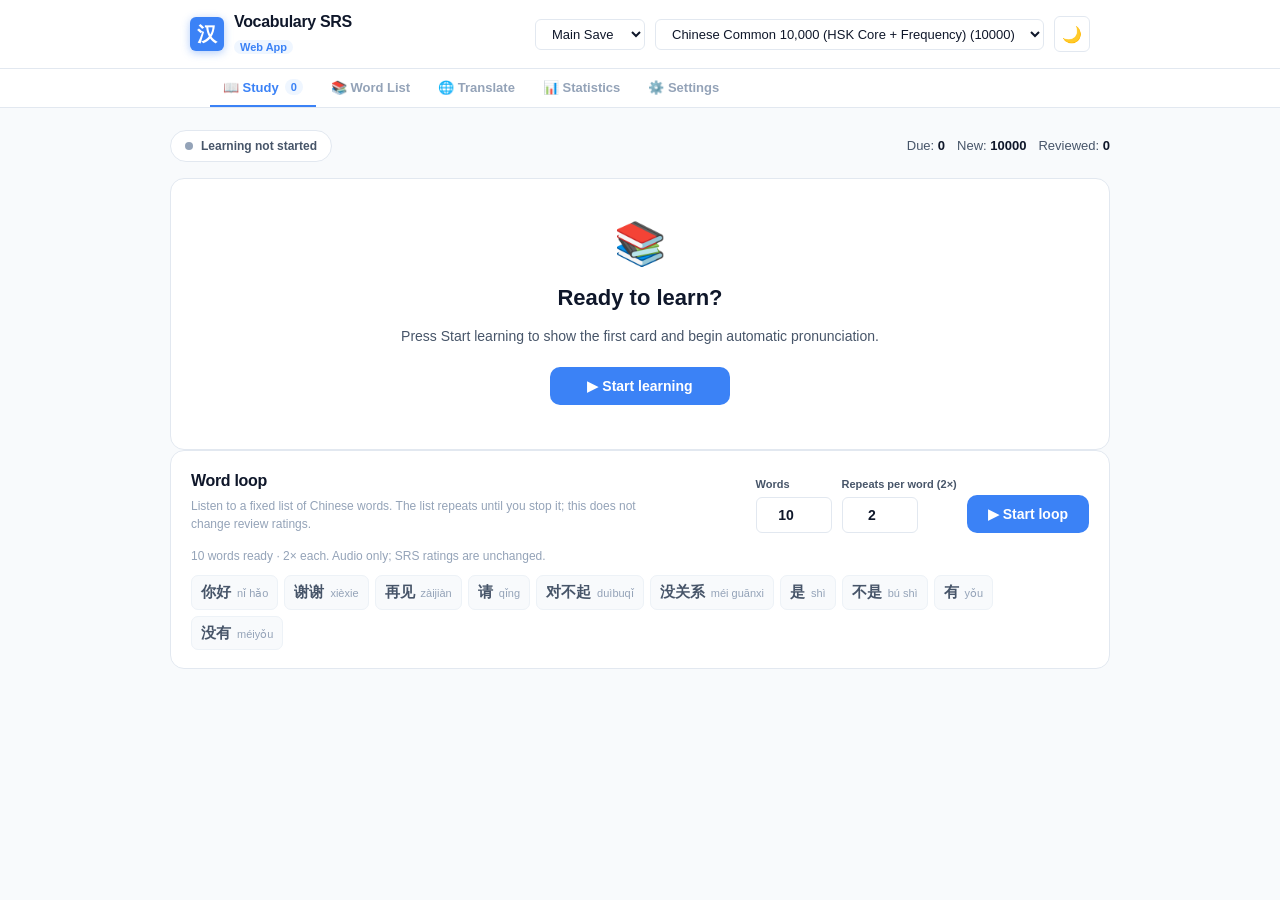
==== docs/index.html @ db898d34 "Restore the main content wrapper closing tag" ====
<!doctype html>
<html lang="en" data-theme="light">
<head>
  <meta charset="utf-8" />
  <meta name="viewport" content="width=device-width, initial-scale=1" />
  <title>Vocabulary SRS — Spaced Repetition Chinese Learning</title>
  <meta name="description" content="Adaptive spaced-repetition vocabulary learning web app with meaning choices, example sentences, and audio pronunciation." />
  <link rel="icon" type="image/png" href="icons/icon32.png" />
  <link rel="apple-touch-icon" href="icons/icon128.png" />
  <link rel="manifest" href="manifest.webmanifest" />
  <meta name="theme-color" content="#3b82f6" />
  <link rel="stylesheet" href="style.css?v=35" />
</head>
<body>
  <!-- Top App Header -->
  <header class="app-header">
    <div class="header-container">
      <a href="#" class="brand" id="brandLink">
        <div class="brand-icon">汉</div>
        <div class="brand-info">
          <h1>Vocabulary SRS</h1>
          <span class="brand-badge" id="appModeBadge">Web App</span>
        </div>
      </a>

      <div class="header-actions">
        <select id="quickSaveSelect" class="pack-select quick-save-select" aria-label="Switch learning save file"></select>
        <select id="packSelect" class="pack-select" aria-label="Select vocabulary pack"></select>
        <button id="themeToggle" class="icon-button" type="button" aria-label="Toggle dark mode" title="Toggle theme">
          🌙
        </button>
      </div>
    </div>
  </header>

  <!-- Navigation Tabs -->
  <nav class="nav-tabs-container">
    <div class="nav-tabs">
      <button class="tab-button active" data-tab="study" type="button">
        <span>📖 Study</span>
        <span class="tab-badge" id="dueBadge">0</span>
      </button>
      <button class="tab-button" data-tab="deck" type="button">
        <span>📚 Word List</span>
      </button>
      <button class="tab-button" data-tab="translate" type="button">
        <span>🌐 Translate</span>
      </button>
      <button class="tab-button" data-tab="stats" type="button">
        <span>📊 Statistics</span>
      </button>
      <button class="tab-button" data-tab="settings" type="button">
        <span>⚙️ Settings</span>
      </button>
    </div>
  </nav>

  <!-- Main Views Container -->
  <main class="main-content">
    <!-- STUDY TAB -->
    <section id="studyView" class="tab-view active">
      <div class="study-top-bar">
        <div class="timer-pill" id="intervalTimerPill" title="Timer interval for reminder mode">
          <span class="timer-dot"></span>
          <span id="timerStatusText">Self-paced study</span>
        </div>

        <div class="study-stats-summary">
          <div class="stat-item-inline">Due: <strong id="studyDueCount">0</strong></div>
          <div class="stat-item-inline">New: <strong id="studyNewCount">0</strong></div>
          <div class="stat-item-inline">Reviewed: <strong id="studyReviewedCount">0</strong></div>
        </div>

        <button id="pauseLearningBtn" class="btn btn-secondary session-pause-btn" type="button" hidden>
          ⏸ Pause learning
        </button>
      </div>

      <section class="learning-session-gate" id="learningSessionGate" aria-live="polite">
        <div class="learning-session-icon">📚</div>
        <h2 id="learningSessionTitle">Ready to learn?</h2>
        <p id="learningSessionText">Loading vocabulary…</p>
        <button id="startLearningBtn" class="btn btn-primary session-main-btn" type="button" disabled>
          ▶ Start learning
        </button>
        <button id="resumeLearningBtn" class="btn btn-primary session-main-btn" type="button" hidden>
          ▶ Resume learning
        </button>
      </section>

      <section class="word-loop-panel" id="wordLoopPanel" aria-labelledby="wordLoopTitle">
        <div class="word-loop-heading">
          <div>
            <h2 id="wordLoopTitle">Word loop</h2>
            <p>Listen to a fixed list of Chinese words. The list repeats until you stop it; this does not change review ratings.</p>
          </div>
          <div class="word-loop-controls">
            <label class="word-loop-field">
              <span>Words</span>
              <input type="number" id="wordLoopCount" class="input-number" min="1" max="10000" step="1" value="10" />
            </label>
            <label class="word-loop-field">
              <span>Repeats per word (<strong id="wordRepeatLabel">2</strong>×)</span>
              <input type="number" id="wordRepeatCount" class="input-number" min="1" max="10" step="1" value="2" />
            </label>
            <button id="startWordLoopBtn" class="btn btn-primary" type="button">▶ Start loop</button>
            <button id="stopWordLoopBtn" class="btn btn-secondary" type="button" hidden>■ Stop</button>
          </div>
        </div>
        <p id="wordLoopStatus" class="word-loop-status" role="status">Choose how many words to hear, then start the loop.</p>
        <ol id="wordLoopPreview" class="word-loop-preview" aria-label="Words in the loop"></ol>
      </section>

      <!-- Flashcard / Quiz Component -->
      <article class="flashcard" id="flashcard" aria-live="polite" hidden>
        <div class="card-header-bar">
          <span class="stage-badge" id="stageBadge">NEW WORD</span>
          <div class="speak-controls">
            <button id="speakWordBtn" class="audio-btn" type="button" aria-label="Hear word">
              🔊 Word
            </button>
            <button id="speakSentenceBtn" class="audio-btn" type="button" aria-label="Hear sentence">
              🔊 Sentence
            </button>
          </div>
        </div>

        <div class="term-container">
          <div class="hanzi-term" id="hanziTerm">加载中…</div>
          <div id="translationPromptStatus" class="translation-prompt-status" role="status" hidden>
            <span id="translationPromptMessage"></span>
            <button id="retryMeaningTranslationBtn" class="btn btn-secondary translation-retry-btn" type="button" hidden>Retry translation</button>
          </div>
          <div class="pinyin-reading" id="pinyinReading">loading…</div>
        </div>

        <!-- Meaning Quiz Choices -->
        <div class="quiz-section" id="quizSection">
          <div class="quiz-prompt" id="quizPrompt">Choose the correct meaning</div>
          <div class="choices-grid" id="choicesGrid"></div>
          <button id="photoRetryBtn" class="btn btn-secondary photo-retry-btn" type="button" hidden>Retry loading internet photos</button>
          <div class="revealed-meaning-box" id="revealedMeaning" hidden></div>
          <div id="photoCredits" class="photo-credits" hidden></div>
          <div id="aiReview" class="ai-picture-review" hidden>
            <p id="aiReviewText" role="status"></p>
            <div class="ai-picture-actions">
              <button id="aiApproveBtn" class="btn btn-primary" type="button">👍 Good — save for this word</button>
              <button id="aiRegenerateBtn" class="btn btn-secondary" type="button">↻ Bad — find another photo for this word</button>
            </div>
          </div>
        </div>

        <!-- Example Sentence Card -->
        <div class="example-card" id="exampleCard">
          <div class="example-header">
            <span class="example-label">COMMON SENTENCE</span>
            <button id="speakExampleBtn" class="audio-btn" type="button" aria-label="Hear example sentence">
              🔊 Listen
            </button>
          </div>
          <div class="example-hanzi" id="exampleHanzi">Loading example sentence…</div>
          <div class="example-pinyin" id="examplePinyin"></div>
          <div class="example-english" id="exampleEnglish"></div>

          <!-- Word Breakdown & Translation Section -->
          <div class="example-breakdown" id="exampleBreakdown" hidden>
            <div class="breakdown-header">
              <span class="breakdown-label">WORD BREAKDOWN</span>
              <span class="breakdown-hint">Click word to open in Google Translate ↗</span>
            </div>
            <div class="breakdown-chips" id="breakdownChips"></div>
          </div>
        </div>

        <!-- Review Controls Panel -->
        <div class="review-actions-panel" id="reviewActionsPanel">
          <div class="actions-label" id="actionsLabel">SRS Interval Adjustment</div>
          <div class="action-buttons-row">
            <button id="newWordBtn" class="btn btn-secondary" type="button" title="Defer card without learning (Shortcut: N)">
              New Word (N)
            </button>
            <button id="forgetBtn" class="btn btn-danger" type="button" title="Reset interval (Shortcut: F)">
              Forget (F)
            </button>
            <button id="rememberBtn" class="btn btn-success" type="button" title="Increase interval (Shortcut: R)">
              Remember (R)
            </button>
            <button id="nextCardBtn" class="btn btn-primary btn-next" type="button" title="Next card (Shortcut: Space or Enter)">
              Next Card →
            </button>
          </div>
        </div>

        <!-- Keyboard Shortcuts Hint Bar -->
        <div class="keyboard-bar">
          <span><span class="kbd">1</span> <span class="kbd">2</span> <span class="kbd">3</span> Answer</span>
          <span><span class="kbd">Space</span> Audio / Next</span>
          <span><span class="kbd">R</span> Remember</span>
          <span><span class="kbd">F</span> Forget</span>
        </div>
      </article>
    </section>

    <!-- WORD LIST / DECK BROWSER TAB -->
    <section id="deckView" class="tab-view">
      <div class="deck-controls">
        <div class="search-box">
          <span class="search-icon">🔍</span>
          <input type="text" id="deckSearchInput" class="search-input" placeholder="Search Hanzi, Pinyin, or English..." />
        </div>
        <div class="filter-chips">
          <button class="chip active" data-filter="all" type="button">All (<span id="countAll">0</span>)</button>
          <button class="chip" data-filter="due" type="button">Due (<span id="countDue">0</span>)</button>
          <button class="chip" data-filter="reviewed" type="button">Reviewed (<span id="countReviewed">0</span>)</button>
          <button class="chip" data-filter="new" type="button">New (<span id="countNew">0</span>)</button>
        </div>
      </div>

      <div class="word-list" id="deckWordList">
        <!-- Rendered dynamically -->
      </div>
    </section>

    <!-- TRANSLATE TAB -->
    <section id="translateView" class="tab-view">
      <div class="translate-container">
        <div class="translate-header">
          <h2>Sentence Translation &amp; Vocabulary Breakdown</h2>
          <p>Translate Chinese sentences to your selected language, view Pinyin pronunciation, and break down words with definitions and Google Translate lookup.</p>
        </div>

        <!-- Quick Sample Chips -->
        <div class="sample-chips-bar">
          <span class="sample-label">Try sample:</span>
          <button class="sample-chip" type="button" data-sample="莫要看我形">莫要看我形</button>
          <button class="sample-chip" type="button" data-sample="我总是说好!">我总是说好!</button>
          <button class="sample-chip" type="button" data-sample="学而时习之，不亦说乎？">学而时习之</button>
          <button class="sample-chip" type="button" data-sample="你好，很高兴认识你。">很高兴认识你</button>
        </div>

        <!-- Input Area Card -->
        <div class="translate-input-card">
          <div class="textarea-wrapper">
            <textarea
              id="translateInput"
              class="translate-textarea"
              rows="3"
              placeholder="what do you need to translate?"
              aria-label="Input Chinese text to translate"
            ></textarea>
            <button id="clearTranslateBtn" class="clear-input-btn" type="button" title="Clear text" hidden>✕</button>
          </div>

          <div class="translate-actions-bar">
            <div class="input-meta">
              <span id="translateCharCount" class="char-count">0 characters</span>
              <span id="translateStatusIndicator" class="status-indicator"></span>
            </div>
            <div class="action-buttons-group">
              <button id="speakInputBtn" class="btn btn-secondary btn-icon-text" type="button" title="Pronounce Chinese text">
                🔊 Listen
              </button>
              <label for="translateTargetSelect">To
                <select id="translateTargetSelect" class="pack-select" aria-label="Translation target language">
                  <option value="en">English</option>
                  <option value="vi">Vietnamese (Tiếng Việt)</option>
                  <option value="fr">French</option>
                  <option value="es">Spanish</option>
                  <option value="de">German</option>
                  <option value="ja">Japanese</option>
                  <option value="ko">Korean</option>
                  <option value="zh-CN">Chinese (Simplified)</option>
                  <option value="th">Thai</option>
                  <option value="id">Indonesian</option>
                </select>
              </label>
              <button id="translateBtn" class="btn btn-primary" type="button">
                Translate
              </button>
            </div>
          </div>
        </div>

        <!-- Results Container -->
        <div id="translateResult" class="translate-result-container" hidden>
          <!-- Full Sentence Translation Card -->
          <div class="translate-card sentence-result-card">
            <div class="result-card-header">
              <span class="result-label">SENTENCE TRANSLATION</span>
              <div class="result-card-actions">
                <button id="speakResultBtn" class="audio-btn" type="button" title="Listen to sentence">
                  🔊 Speak
                </button>
                <button id="copyTranslationBtn" class="icon-button" type="button" title="Copy translated text">
                  📋
                </button>
              </div>
            </div>
            <div class="result-chinese" id="resultChinese"></div>
            <div class="result-pinyin" id="resultPinyin"></div>
            <div class="result-english" id="resultEnglish"></div>
          </div>

          <!-- Word-by-Word Breakdown Card -->
          <div class="translate-card words-result-card" id="translateWordsCard">
            <div class="result-card-header">
              <span class="result-label">WORD BREAKDOWN &amp; MEANINGS</span>
              <span class="result-hint">Click any word to translate on Google ↗</span>
            </div>
            <div class="word-breakdown-grid" id="translateWordsGrid"></div>
          </div>
        </div>
      </div>
    </section>

    <!-- STATISTICS TAB -->
    <section id="statsView" class="tab-view">
      <div class="stats-grid">
        <div class="stat-box">
          <div class="stat-number" id="statsTotal">10000</div>
          <div class="stat-label">Total Words</div>
        </div>
        <div class="stat-box">
          <div class="stat-number" id="statsReviewed">0</div>
          <div class="stat-label">Reviewed</div>
        </div>
        <div class="stat-box">
          <div class="stat-number" id="statsDue">0</div>
          <div class="stat-label">Due For Review</div>
        </div>
        <div class="stat-box">
          <div class="stat-number" id="statsNew">10000</div>
          <div class="stat-label">Unseen (New)</div>
        </div>
        <div class="stat-box">
          <div class="stat-number" id="statsRetention">100%</div>
          <div class="stat-label">Retention Rate</div>
        </div>
        <div class="stat-box">
          <div class="stat-number" id="statsLapses">0</div>
          <div class="stat-label">Total Lapses</div>
        </div>
      </div>

      <div class="progress-section">
        <div class="progress-header">
          <span>Mastery Distribution</span>
          <span id="progressPercentText">0% mastered</span>
        </div>
        <div class="progress-bar-container">
          <div class="progress-segment segment-learned" id="segmentLearned" style="width: 0%;"></div>
          <div class="progress-segment segment-learning" id="segmentLearning" style="width: 0%;"></div>
          <div class="progress-segment segment-new" id="segmentNew" style="width: 100%;"></div>
        </div>
        <div class="progress-legend">
          <span><span class="legend-dot" style="background: var(--success);"></span>Mastered (Repetitions &gt; 3)</span>
          <span><span class="legend-dot" style="background: var(--primary);"></span>Learning (In review)</span>
          <span><span class="legend-dot" style="background: var(--border-color);"></span>New (Unseen)</span>
        </div>
      </div>
    </section>

    <!-- SETTINGS TAB -->
    <section id="settingsView" class="tab-view">
      <div class="settings-panel">
        <header class="settings-heading">
          <h2>Settings</h2>
          <p>Keep only the options you use. Changes save automatically; Save settings stores everything together.</p>
        </header>
        <div class="settings-savebar">
          <button id="saveSettingsBtn" class="btn btn-primary" type="button">Save settings</button>
          <span id="settingsSaveStatus" role="status">Ready</span>
        </div>

        <div class="settings-group">
          <h2 class="settings-group-title">Learning</h2>
          <div class="setting-row">
            <div class="setting-info"><label for="learningModeSelect">Quiz direction</label><p>Mode 1: Chinese → localized meaning. Mode 2: localized meaning → Chinese. Mode 3: Chinese → picture. Mode 3 searches openly licensed photos on Wikimedia Commons for the current word and keeps two locally saved distractors. Internet access is needed for uncached words. Your selection is saved until changed.</p></div>
            <div class="setting-control">
              <select id="learningModeSelect" class="pack-select">
                <option value="chinese-to-english">Mode 1: Chinese → meaning</option>
                <option value="english-to-chinese">Mode 2: meaning → Chinese</option>
                <option value="chinese-to-picture">Mode 3: Chinese → Picture</option>
              </select>
            </div>
          </div>
          <div class="setting-row">
            <div class="setting-info"><label for="meaningLanguageSelect">Meaning language</label></div>
            <div class="setting-control">
              <select id="meaningLanguageSelect" class="pack-select">
                <option value="en">English</option>
                <option value="vi">Vietnamese (Tiếng Việt)</option>
                <option value="fr">French</option>
                <option value="es">Spanish</option>
                <option value="de">German</option>
                <option value="ja">Japanese</option>
                <option value="ko">Korean</option>
                <option value="zh-CN">Chinese (Simplified)</option>
                <option value="th">Thai</option>
                <option value="id">Indonesian</option>
              </select>
            </div>
          </div>
        </div>

        <div class="settings-group">
          <h2 class="settings-group-title">Audio</h2>
          <div class="setting-row">
            <div class="setting-info"><label for="readWordToggle">Read word automatically</label></div>
            <label class="toggle-switch">
              <input type="checkbox" id="readWordToggle" checked />
              <span class="slider"></span>
            </label>
          </div>
          <div class="setting-row">
            <div class="setting-info"><label for="readSentenceToggle">Read example sentence automatically</label></div>
            <label class="toggle-switch">
              <input type="checkbox" id="readSentenceToggle" checked />
              <span class="slider"></span>
            </label>
          </div>
          <div class="setting-row">
            <div class="setting-info"><label for="volumeRange">Volume <span id="volumeLabel">100%</span></label></div>
            <div class="setting-control">
              <input type="range" id="volumeRange" class="input-range" min="0" max="100" step="5" value="100" />
            </div>
          </div>
          <div class="setting-row">
            <div class="setting-info"><label for="speedRange">Speech speed <span id="speedLabel">0.85x</span></label></div>
            <div class="setting-control">
              <input type="range" id="speedRange" class="input-range" min="0.5" max="1.5" step="0.05" value="0.85" />
            </div>
          </div>
          <details class="settings-advanced">
            <summary>More audio options</summary>
            <div class="setting-row">
              <div class="setting-info"><label for="audioEngineSelect">Audio engine</label></div>
              <div class="setting-control">
                <select id="audioEngineSelect" class="pack-select">
                  <option value="auto">Auto</option>
                  <option value="online">Online audio</option>
                  <option value="speechSynthesis">Device voice only</option>
                </select>
              </div>
            </div>
            <div class="setting-row">
              <div class="setting-info"><label for="voiceSelect">Chinese voice</label></div>
              <div class="setting-control"><select id="voiceSelect" class="pack-select"></select></div>
            </div>
          </details>
        </div>

        <details class="settings-advanced">
          <summary>Reminder options</summary>
          <div class="settings-group">
            <div class="setting-row">
              <div class="setting-info"><label for="reminderEnabled">Automatic card reminders</label><p>Periodically show the next card while learning is active.</p></div>
              <label class="toggle-switch"><input type="checkbox" id="reminderEnabled" /><span class="slider"></span></label>
            </div>
            <div class="setting-row time-setting-row">
              <div class="setting-info"><label>Reminder interval</label><p>Time between automatic cards (total: <strong id="intervalSummaryText">15m</strong>).</p></div>
              <div class="time-picker-controls">
                <div class="time-unit-box"><input type="number" id="intervalHoursInput" class="input-time" min="0" max="72" value="0" aria-label="Hours" /><span class="time-unit-label">hours</span></div>
                <span class="time-separator">:</span>
                <div class="time-unit-box"><input type="number" id="intervalMinutesInput" class="input-time" min="0" max="59" value="15" aria-label="Minutes" /><span class="time-unit-label">min</span></div>
                <span class="time-separator">:</span>
                <div class="time-unit-box"><input type="number" id="intervalSecondsInput" class="input-time" min="0" max="59" value="0" aria-label="Seconds" /><span class="time-unit-label">sec</span></div>
              </div>
            </div>
            <div class="interval-presets-row">
              <span class="presets-label">Presets:</span>
              <div class="presets-buttons">
                <button type="button" class="preset-btn" data-hours="0" data-minutes="0" data-seconds="10">10s</button>
                <button type="button" class="preset-btn" data-hours="0" data-minutes="0" data-seconds="30">30s</button>
                <button type="button" class="preset-btn" data-hours="0" data-minutes="1" data-seconds="0">1m</button>
                <button type="button" class="preset-btn" data-hours="0" data-minutes="5" data-seconds="0">5m</button>
                <button type="button" class="preset-btn" data-hours="0" data-minutes="15" data-seconds="0">15m</button>
                <button type="button" class="preset-btn" data-hours="0" data-minutes="30" data-seconds="0">30m</button>
                <button type="button" class="preset-btn" data-hours="1" data-minutes="0" data-seconds="0">1h</button>
              </div>
            </div>
            <div class="setting-row">
              <div class="setting-info"><label for="enableBrowserNotifications">Browser notifications</label><p>Notify you when a card is due in the background.</p></div>
              <label class="toggle-switch"><input type="checkbox" id="enableBrowserNotifications" /><span class="slider"></span></label>
            </div>
          </div>
        </details>

        <details class="settings-advanced settings-data-advanced">
          <summary>Save files and backups</summary>
          <div class="settings-group">
            <h2 class="settings-group-title">Save file</h2>
            <div class="setting-row">
              <div class="setting-info"><label for="saveSlotSelect">Current save</label></div>
              <div class="setting-control">
                <select id="saveSlotSelect" class="pack-select" aria-label="Select a learning save"></select>
              </div>
            </div>
            <div class="save-slots-actions">
              <button id="newSaveBtn" class="btn btn-secondary" type="button">＋ New</button>
              <button id="duplicateSaveBtn" class="btn btn-secondary" type="button">⧉ Duplicate</button>
              <button id="renameSaveBtn" class="btn btn-secondary" type="button">Rename</button>
              <button id="deleteSaveBtn" class="btn btn-danger" type="button">Delete</button>
            </div>
            <p id="activeSaveInfo" class="save-slot-info" role="status">Main Save is selected.</p>
            <p class="save-slot-tip">Saves stay in this browser. Export a backup before clearing browser data.</p>
          </div>
          <div class="settings-group">
            <h2 class="settings-group-title">Backups</h2>
            <div class="setting-row">
              <div class="setting-info"><label>Export current save</label></div>
              <button id="exportDataBtn" class="btn btn-secondary" type="button">Export JSON</button>
            </div>
            <div class="setting-row">
              <div class="setting-info"><label>Import progress</label></div>
              <div class="setting-control">
                <input type="file" id="importFileInput" accept=".json" style="display:none;" />
                <button id="importDataBtn" class="btn btn-secondary" type="button">Import progress</button>
              </div>
            </div>
            <div class="setting-row">
              <div class="setting-info"><label>Import as a new save</label></div>
              <div class="setting-control">
                <input type="file" id="importSaveFile" accept=".json,application/json" hidden />
                <button id="importSaveBtn" class="btn btn-secondary" type="button">Import save</button>
              </div>
            </div>
            <div class="setting-row">
              <div class="setting-info"><label>Reset progress</label></div>
              <button id="resetDataBtn" class="btn btn-danger" type="button">Reset all</button>
            </div>
          </div>
          <div class="settings-group">
            <h2 class="settings-group-title">Vocabulary sources</h2>
            <p class="save-slot-tip">The 10,000-word catalog includes 9,000 frequency-ranked entries and example sentences adapted from Zhongdex by SayMei and CC-CEDICT, licensed under CC BY-SA 4.0. <a href="VOCABULARY_SOURCES.md" target="_blank" rel="noopener noreferrer">View sources, attribution and license</a>.</p>
          </div>
        </details>
      </div>
    </section>
  </main>

  <!-- Reset Confirmation Modal -->
  <div class="modal-overlay" id="resetModal" hidden style="display: none;" onclick="if(event.target===this){this.classList.remove('active');this.style.display='none';this.setAttribute('hidden','');}">
    <div class="modal-card">
      <h3 class="modal-title">Reset Learning Progress?</h3>
      <p class="modal-desc">This will erase all SRS review intervals, repetitions, and history for this vocabulary pack. This action cannot be undone unless you have an exported backup.</p>
      <div class="modal-actions">
        <button id="cancelResetBtn" class="btn btn-secondary" type="button" onclick="const m=document.getElementById('resetModal');if(m){m.classList.remove('active');m.style.display='none';m.setAttribute('hidden','');}">Cancel</button>
        <button id="confirmResetBtn" class="btn btn-danger" type="button">Yes, Reset Progress</button>
      </div>
    </div>
  </div>

  <!-- Toast Notification Container -->
  <div class="toast-container" id="toastContainer"></div>

  <!-- Load Scripts -->
  <script src="srs.js?v=19"></script>
  <script src="translation.js?v=25"></script>
  <script src="ai-image-config.js?v=34"></script>
  <script src="picture-catalog.js?v=30"></script>
  <script src="internet-picture.js?v=34"></script>
  <script src="app.js?v=35"></script>
</body>
</html>
---- docs/style.css ----
:root {
  --font-sans: -apple-system, BlinkMacSystemFont, "Segoe UI", Roboto, Helvetica, Arial, sans-serif;
  --font-hanzi: "PingFang SC", "Hiragino Sans GB", "Microsoft YaHei", "Noto Sans SC", "SimSun", sans-serif;
  
  --bg-app: #f4f6fb;
  --bg-header: rgba(255, 255, 255, 0.88);
  --bg-card: #ffffff;
  --bg-card-sub: #f8fafc;
  --bg-hover: #f1f5f9;
  --border-color: #e2e8f0;
  --border-subtle: #edf2f7;

  --text-main: #0f172a;
  --text-secondary: #475569;
  --text-muted: #94a3b8;
  --text-inverse: #ffffff;

  --primary: #3b82f6;
  --primary-hover: #2563eb;
  --primary-light: #eff6ff;
  --primary-border: #bfdbfe;

  --success: #10b981;
  --success-light: #ecfdf5;
  --success-border: #a7f3d0;
  --success-text: #065f46;

  --danger: #ef4444;
  --danger-light: #fef2f2;
  --danger-border: #fecaca;
  --danger-text: #991b1b;

  --warning: #f59e0b;
  --warning-light: #fffbeb;

  --shadow-sm: 0 1px 2px 0 rgba(0, 0, 0, 0.05);
  --shadow-md: 0 4px 6px -1px rgba(0, 0, 0, 0.08), 0 2px 4px -2px rgba(0, 0, 0, 0.05);
  --shadow-lg: 0 10px 25px -3px rgba(15, 23, 42, 0.08), 0 4px 6px -4px rgba(15, 23, 42, 0.04);
  --radius-sm: 8px;
  --radius-md: 12px;
  --radius-lg: 20px;
  --radius-full: 9999px;

  --transition: all 0.2s cubic-bezier(0.4, 0, 0.2, 1);
}

[data-theme="dark"] {
  --bg-app: #0b0f19;
  --bg-header: rgba(15, 23, 42, 0.88);
  --bg-card: #151d30;
  --bg-card-sub: #1e293b;
  --bg-hover: #27354f;
  --border-color: #27354f;
  --border-subtle: #1e293b;

  --text-main: #f8fafc;
  --text-secondary: #cbd5e1;
  --text-muted: #64748b;

  --primary: #3b82f6;
  --primary-hover: #60a5fa;
  --primary-light: rgba(59, 130, 246, 0.15);
  --primary-border: #1d4ed8;

  --success-light: rgba(16, 185, 129, 0.15);
  --success-border: #047857;
  --success-text: #34d399;

  --danger-light: rgba(239, 68, 68, 0.15);
  --danger-border: #b91c1c;
  --danger-text: #f87171;

  --shadow-md: 0 4px 6px -1px rgba(0, 0, 0, 0.3);
  --shadow-lg: 0 10px 25px -3px rgba(0, 0, 0, 0.4);
}

* {
  box-sizing: border-box;
  margin: 0;
  padding: 0;
}

[hidden] {
  display: none !important;
}

body {
  font-family: var(--font-sans);
  background: var(--bg-app);
  color: var(--text-main);
  min-height: 100vh;
  display: flex;
  flex-direction: column;
  line-height: 1.5;
  -webkit-font-smoothing: antialiased;
}

/* App Header */
.app-header {
  position: sticky;
  top: 0;
  z-index: 50;
  background: var(--bg-header);
  backdrop-filter: blur(12px);
  -webkit-backdrop-filter: blur(12px);
  border-bottom: 1px solid var(--border-color);
  padding: 12px 20px;
}

.header-container {
  max-width: 900px;
  margin: 0 auto;
  display: flex;
  align-items: center;
  justify-content: space-between;
  gap: 16px;
}

.brand {
  display: flex;
  align-items: center;
  gap: 10px;
  text-decoration: none;
  color: inherit;
}

.brand-icon {
  width: 34px;
  height: 34px;
  border-radius: var(--radius-sm);
  background: var(--primary);
  display: flex;
  align-items: center;
  justify-content: center;
  color: #fff;
  font-size: 20px;
  font-weight: 700;
  box-shadow: 0 2px 8px rgba(59, 130, 246, 0.4);
}

.brand-info h1 {
  font-size: 16px;
  font-weight: 700;
  letter-spacing: -0.02em;
}

.brand-badge {
  font-size: 11px;
  color: var(--primary);
  font-weight: 600;
  background: var(--primary-light);
  padding: 1px 6px;
  border-radius: var(--radius-full);
}

.header-actions {
  display: flex;
  align-items: center;
  gap: 10px;
}

.pack-select {
  padding: 6px 12px;
  border-radius: var(--radius-sm);
  border: 1px solid var(--border-color);
  background: var(--bg-card);
  color: var(--text-main);
  font-size: 13px;
  font-weight: 500;
  cursor: pointer;
  outline: none;
  transition: var(--transition);
}

.pack-select:focus {
  border-color: var(--primary);
  box-shadow: 0 0 0 3px var(--primary-light);
}

.icon-button {
  width: 36px;
  height: 36px;
  border-radius: var(--radius-sm);
  border: 1px solid var(--border-color);
  background: var(--bg-card);
  color: var(--text-secondary);
  display: flex;
  align-items: center;
  justify-content: center;
  cursor: pointer;
  font-size: 16px;
  transition: var(--transition);
}

.icon-button:hover {
  background: var(--bg-hover);
  color: var(--text-main);
}

/* Nav Tabs */
.nav-tabs-container {
  border-bottom: 1px solid var(--border-color);
  background: var(--bg-card);
}

.nav-tabs {
  max-width: 900px;
  margin: 0 auto;
  display: flex;
  padding: 0 20px;
  gap: 8px;
  overflow-x: auto;
}

.tab-button {
  padding: 12px 16px;
  border: none;
  background: none;
  color: var(--text-muted);
  font-size: 14px;
  font-weight: 600;
  cursor: pointer;
  display: flex;
  align-items: center;
  gap: 6px;
  border-bottom: 2px solid transparent;
  transition: var(--transition);
  white-space: nowrap;
}

.tab-button:hover {
  color: var(--text-secondary);
}

.tab-button.active {
  color: var(--primary);
  border-bottom-color: var(--primary);
}

.tab-badge {
  font-size: 11px;
  padding: 2px 6px;
  border-radius: var(--radius-full);
  background: var(--primary-light);
  color: var(--primary);
}

/* Main Content Views */
.main-content {
  flex: 1;
  max-width: 900px;
  width: 100%;
  margin: 0 auto;
  padding: 24px 20px 48px;
}

.tab-view {
  display: none;
}

.tab-view.active {
  display: block;
  animation: fadeIn 0.25s ease-out;
}

@keyframes fadeIn {
  from { opacity: 0; transform: translateY(6px); }
  to { opacity: 1; transform: translateY(0); }
}

/* Study Card */
.study-top-bar {
  display: flex;
  align-items: center;
  justify-content: space-between;
  margin-bottom: 16px;
  gap: 12px;
  flex-wrap: wrap;
}

.timer-pill {
  display: inline-flex;
  align-items: center;
  gap: 8px;
  padding: 6px 14px;
  border-radius: var(--radius-full);
  font-size: 12px;
  font-weight: 600;
  background: var(--bg-card);
  border: 1px solid var(--border-color);
  color: var(--text-secondary);
}

.timer-pill.active {
  border-color: var(--success);
  background: var(--success-light);
  color: var(--success-text);
}

.timer-dot {
  width: 8px;
  height: 8px;
  border-radius: 50%;
  background: var(--text-muted);
}

.timer-pill.active .timer-dot {
  background: var(--success);
  animation: pulse 1.5s infinite;
}

@keyframes pulse {
  0% { opacity: 1; transform: scale(1); }
  50% { opacity: 0.4; transform: scale(1.2); }
  100% { opacity: 1; transform: scale(1); }
}

.study-stats-summary {
  display: flex;
  gap: 12px;
  font-size: 13px;
  color: var(--text-secondary);
}

.stat-item-inline strong {
  color: var(--text-main);
  font-weight: 700;
}

.flashcard {
  background: var(--bg-card);
  border: 1px solid var(--border-color);
  border-radius: var(--radius-lg);
  padding: 36px 28px;
  box-shadow: var(--shadow-lg);
  position: relative;
  text-align: center;
  transition: var(--transition);
}

.card-header-bar {
  display: flex;
  align-items: center;
  justify-content: space-between;
  margin-bottom: 24px;
}

.stage-badge {
  font-size: 11px;
  font-weight: 700;
  letter-spacing: 0.08em;
  text-transform: uppercase;
  padding: 4px 10px;
  border-radius: var(--radius-full);
  background: var(--primary-light);
  color: var(--primary);
  border: 1px solid var(--primary-border);
}

.stage-badge.due {
  background: var(--danger-light);
  color: var(--danger-text);
  border-color: var(--danger-border);
}

.stage-badge.mastered {
  background: var(--success-light);
  color: var(--success-text);
  border-color: var(--success-border);
}

.speak-controls {
  display: flex;
  gap: 8px;
}

.audio-btn {
  padding: 6px 12px;
  border-radius: var(--radius-full);
  border: 1px solid var(--border-color);
  background: var(--bg-card-sub);
  color: var(--text-secondary);
  font-size: 12px;
  font-weight: 600;
  cursor: pointer;
  display: inline-flex;
  align-items: center;
  gap: 5px;
  transition: var(--transition);
}

.audio-btn:hover {
  background: var(--bg-hover);
  color: var(--text-main);
  border-color: var(--primary);
}

.learning-session-gate {
  min-height: 330px;
  display: flex;
  flex-direction: column;
  align-items: center;
  justify-content: center;
  gap: 12px;
  padding: 44px 24px;
  text-align: center;
  background: var(--bg-card);
  border: 1px solid var(--border-color);
  border-radius: var(--radius-lg);
  box-shadow: var(--shadow-lg);
}

.learning-session-icon {
  font-size: 42px;
  line-height: 1;
  margin-bottom: 4px;
}

.learning-session-gate h2 {
  font-size: 22px;
  color: var(--text-main);
}

.learning-session-gate p {
  max-width: 520px;
  color: var(--text-secondary);
  font-size: 14px;
}

.session-main-btn {
  min-width: 180px;
  margin-top: 8px;
}

.session-pause-btn {
  white-space: nowrap;
}

.term-container {
  margin: 16px 0 10px;
}

.hanzi-term {
  font-family: var(--font-hanzi);
  font-size: 58px;
  font-weight: 600;
  line-height: 1.15;
  color: var(--text-main);
  margin-bottom: 8px;
  letter-spacing: 0.02em;
  user-select: text;
}

.hanzi-term.english-prompt {
  font-family: var(--font-sans);
  font-size: 44px;
  line-height: 1.2;
}

.pinyin-reading {
  font-size: 24px;
  font-weight: 500;
  color: var(--primary);
  margin-bottom: 24px;
}

/* Meaning Quiz Section */
.quiz-section {
  margin: 24px 0 20px;
}

.quiz-prompt {
  font-size: 13px;
  font-weight: 600;
  color: var(--text-muted);
  text-transform: uppercase;
  letter-spacing: 0.05em;
  margin-bottom: 12px;
}

.choices-grid {
  display: grid;
  grid-template-columns: 1fr;
  gap: 10px;
  max-width: 520px;
  margin: 0 auto;
}

@media (min-width: 600px) {
  .choices-grid {
    grid-template-columns: 1fr;
  }
}

.choice-btn {
  padding: 14px 18px;
  border-radius: var(--radius-md);
  border: 1px solid var(--border-color);
  background: var(--bg-card);
  color: var(--text-main);
  font-size: 15px;
  font-weight: 500;
  cursor: pointer;
  display: flex;
  align-items: center;
  justify-content: space-between;
  text-align: left;
  transition: var(--transition);
  position: relative;
}

.choice-btn-chinese {
  font-family: var(--font-hanzi);
  font-size: 22px;
  font-weight: 600;
}

.choice-btn:hover:not(:disabled) {
  border-color: var(--primary);
  background: var(--primary-light);
  transform: translateY(-1px);
}

.choice-key-hint {
  font-size: 11px;
  font-weight: 700;
  padding: 2px 7px;
  border-radius: var(--radius-sm);
  background: var(--bg-card-sub);
  color: var(--text-muted);
  border: 1px solid var(--border-color);
}

.choice-btn.correct {
  border-color: var(--success);
  background: var(--success-light);
  color: var(--success-text);
  font-weight: 600;
}

.choice-btn.wrong {
  border-color: var(--danger);
  background: var(--danger-light);
  color: var(--danger-text);
  text-decoration: line-through;
}

.choice-btn:disabled {
  cursor: default;
  transform: none;
}

.revealed-meaning-box {
  margin-top: 16px;
  padding: 12px 18px;
  border-radius: var(--radius-md);
  background: var(--success-light);
  border: 1px solid var(--success-border);
  color: var(--success-text);
  font-size: 17px;
  font-weight: 600;
  animation: fadeIn 0.2s ease-out;
}

/* Example Sentence Card */
.example-card {
  margin-top: 24px;
  padding: 18px 20px;
  border-radius: var(--radius-md);
  background: var(--bg-card-sub);
  border: 1px solid var(--border-color);
  text-align: left;
}

.example-header {
  display: flex;
  align-items: center;
  justify-content: space-between;
  margin-bottom: 8px;
}

.example-label {
  font-size: 11px;
  font-weight: 700;
  letter-spacing: 0.06em;
  color: var(--text-muted);
  text-transform: uppercase;
}

.example-hanzi {
  font-family: var(--font-hanzi);
  font-size: 18px;
  font-weight: 500;
  color: var(--text-main);
  line-height: 1.4;
  margin-bottom: 4px;
}

.example-pinyin {
  font-size: 13px;
  color: var(--primary);
  margin-bottom: 6px;
}

.example-english {
  font-size: 14px;
  color: var(--text-secondary);
  font-style: italic;
}

/* Example Word Breakdown */
.example-breakdown {
  margin-top: 14px;
  padding-top: 12px;
  border-top: 1px dashed var(--border-color);
}

.breakdown-header {
  display: flex;
  align-items: center;
  justify-content: space-between;
  margin-bottom: 8px;
}

.breakdown-label {
  font-size: 11px;
  font-weight: 700;
  letter-spacing: 0.05em;
  color: var(--text-muted);
  text-transform: uppercase;
}

.breakdown-hint {
  font-size: 11px;
  color: var(--text-muted);
}

.breakdown-chips {
  display: flex;
  flex-wrap: wrap;
  gap: 8px;
}

.word-chip {
  display: inline-flex;
  align-items: center;
  gap: 4px;
  padding: 5px 10px;
  background: var(--bg-card);
  border: 1px solid var(--border-color);
  border-radius: var(--radius-sm);
  color: var(--text-main);
  text-decoration: none;
  font-size: 13px;
  transition: var(--transition);
  cursor: pointer;
}

.word-chip:hover {
  border-color: var(--primary);
  background: var(--primary-light);
  color: var(--primary-text);
  transform: translateY(-1px);
  box-shadow: var(--shadow-sm);
}

.chip-word {
  font-family: var(--font-hanzi);
  font-weight: 600;
  color: var(--text-main);
}

.word-chip:hover .chip-word {
  color: var(--primary-text);
}

.chip-colon {
  color: var(--text-muted);
  font-weight: 400;
}

.chip-meaning {
  color: var(--text-secondary);
  font-size: 12px;
}

.word-chip:hover .chip-meaning {
  color: var(--primary-text);
}

.chip-ext {
  font-size: 10px;
  color: var(--text-muted);
  opacity: 0.6;
  margin-left: 2px;
  transition: opacity 0.15s ease;
}

.word-chip:hover .chip-ext {
  opacity: 1;
  color: var(--primary-text);
}

/* SRS Review Controls */
.review-actions-panel {
  margin-top: 28px;
  padding-top: 20px;
  border-top: 1px solid var(--border-color);
}

.actions-label {
  font-size: 12px;
  font-weight: 600;
  color: var(--text-muted);
  margin-bottom: 12px;
}

.action-buttons-row {
  display: flex;
  gap: 12px;
  justify-content: center;
  flex-wrap: wrap;
}

.btn {
  padding: 10px 20px;
  border-radius: var(--radius-md);
  font-size: 14px;
  font-weight: 600;
  cursor: pointer;
  border: 1px solid transparent;
  display: inline-flex;
  align-items: center;
  justify-content: center;
  gap: 6px;
  transition: var(--transition);
  outline: none;
}

.btn-primary {
  background: var(--primary);
  color: #ffffff;
}

.btn-primary:hover {
  background: var(--primary-hover);
  box-shadow: 0 4px 12px rgba(59, 130, 246, 0.3);
}

.btn-success {
  background: var(--success);
  color: #ffffff;
}

.btn-success:hover {
  background: #059669;
  box-shadow: 0 4px 12px rgba(16, 185, 129, 0.3);
}

.btn-danger {
  background: var(--danger-light);
  border-color: var(--danger-border);
  color: var(--danger-text);
}

.btn-danger:hover {
  background: #fee2e2;
}

.btn-secondary {
  background: var(--bg-card-sub);
  border-color: var(--border-color);
  color: var(--text-secondary);
}

.btn-secondary:hover {
  background: var(--bg-hover);
  color: var(--text-main);
}

.btn-next {
  min-width: 140px;
}

/* Keyboard Shortcut Bar */
.keyboard-bar {
  margin-top: 24px;
  display: flex;
  align-items: center;
  justify-content: center;
  gap: 16px;
  flex-wrap: wrap;
  font-size: 12px;
  color: var(--text-muted);
}

.kbd {
  display: inline-block;
  padding: 2px 6px;
  border-radius: 4px;
  background: var(--bg-card);
  border: 1px solid var(--border-color);
  font-family: monospace;
  font-size: 11px;
  font-weight: 700;
  color: var(--text-secondary);
}

/* Deck Browser View */
.deck-controls {
  display: flex;
  flex-direction: column;
  gap: 14px;
  margin-bottom: 20px;
}

@media (min-width: 640px) {
  .deck-controls {
    flex-direction: row;
    align-items: center;
    justify-content: space-between;
  }
}

.search-box {
  position: relative;
  flex: 1;
  max-width: 450px;
}

.search-input {
  width: 100%;
  padding: 10px 16px 10px 38px;
  border-radius: var(--radius-md);
  border: 1px solid var(--border-color);
  background: var(--bg-card);
  color: var(--text-main);
  font-size: 14px;
  outline: none;
  transition: var(--transition);
}

.search-input:focus {
  border-color: var(--primary);
  box-shadow: 0 0 0 3px var(--primary-light);
}

.search-icon {
  position: absolute;
  left: 12px;
  top: 50%;
  transform: translateY(-50%);
  color: var(--text-muted);
  pointer-events: none;
}

.filter-chips {
  display: flex;
  gap: 8px;
  flex-wrap: wrap;
}

.chip {
  padding: 6px 14px;
  border-radius: var(--radius-full);
  border: 1px solid var(--border-color);
  background: var(--bg-card);
  color: var(--text-secondary);
  font-size: 12px;
  font-weight: 600;
  cursor: pointer;
  transition: var(--transition);
}

.chip:hover {
  background: var(--bg-hover);
  color: var(--text-main);
}

.chip.active {
  background: var(--primary);
  border-color: var(--primary);
  color: #ffffff;
}

/* Word Cards Table / List */
.word-list {
  display: flex;
  flex-direction: column;
  gap: 10px;
}

.word-row-card {
  display: flex;
  align-items: center;
  justify-content: space-between;
  padding: 14px 18px;
  background: var(--bg-card);
  border: 1px solid var(--border-color);
  border-radius: var(--radius-md);
  transition: var(--transition);
  gap: 16px;
}

.word-row-card:hover {
  border-color: var(--border-color);
  box-shadow: var(--shadow-sm);
}

.word-main-info {
  display: flex;
  align-items: center;
  gap: 16px;
  flex: 1;
  min-width: 0;
}

.word-hanzi {
  font-family: var(--font-hanzi);
  font-size: 22px;
  font-weight: 600;
  color: var(--text-main);
  min-width: 80px;
}

.word-reading-meaning {
  min-width: 0;
}

.word-pinyin {
  font-size: 13px;
  font-weight: 600;
  color: var(--primary);
}

.word-meaning {
  font-size: 14px;
  color: var(--text-secondary);
  overflow: hidden;
  text-overflow: ellipsis;
  white-space: nowrap;
}

.word-srs-status {
  display: flex;
  align-items: center;
  gap: 12px;
  font-size: 12px;
  color: var(--text-muted);
}

.status-badge-mini {
  padding: 3px 8px;
  border-radius: var(--radius-full);
  font-size: 11px;
  font-weight: 600;
  white-space: nowrap;
}

.status-badge-mini.new {
  background: var(--bg-hover);
  color: var(--text-secondary);
}

.status-badge-mini.due {
  background: var(--danger-light);
  color: var(--danger-text);
}

.status-badge-mini.learned {
  background: var(--success-light);
  color: var(--success-text);
}

/* Statistics View */
.stats-grid {
  display: grid;
  grid-template-columns: repeat(auto-fit, minmax(180px, 1fr));
  gap: 16px;
  margin-bottom: 24px;
}

.stat-box {
  background: var(--bg-card);
  border: 1px solid var(--border-color);
  border-radius: var(--radius-md);
  padding: 20px;
  text-align: center;
  box-shadow: var(--shadow-sm);
}

.stat-number {
  font-size: 32px;
  font-weight: 800;
  color: var(--text-main);
  line-height: 1.2;
}

.stat-label {
  font-size: 12px;
  font-weight: 600;
  color: var(--text-muted);
  text-transform: uppercase;
  letter-spacing: 0.05em;
  margin-top: 4px;
}

.progress-section {
  background: var(--bg-card);
  border: 1px solid var(--border-color);
  border-radius: var(--radius-md);
  padding: 24px;
  margin-bottom: 24px;
}

.progress-header {
  display: flex;
  justify-content: space-between;
  margin-bottom: 12px;
  font-size: 14px;
  font-weight: 600;
}

.progress-bar-container {
  height: 12px;
  border-radius: var(--radius-full);
  background: var(--bg-card-sub);
  overflow: hidden;
  display: flex;
}

.progress-segment {
  height: 100%;
  transition: width 0.3s ease;
}

.segment-learned { background: var(--success); }
.segment-learning { background: var(--primary); }
.segment-new { background: var(--border-color); }

.progress-legend {
  display: flex;
  gap: 16px;
  margin-top: 14px;
  font-size: 12px;
  color: var(--text-secondary);
}

.legend-dot {
  display: inline-block;
  width: 8px;
  height: 8px;
  border-radius: 50%;
  margin-right: 6px;
}

/* Settings View */
.settings-panel {
  background: var(--bg-card);
  border: 1px solid var(--border-color);
  border-radius: var(--radius-lg);
  padding: 28px;
  box-shadow: var(--shadow-sm);
}

.quick-save-select {
  max-width: 170px;
  min-width: 110px;
}

.save-slots-actions {
  display: flex;
  flex-wrap: wrap;
  gap: 9px;
  margin: 12px 0;
}

.save-slots-actions .btn {
  width: auto;
  min-height: 36px;
  padding: 8px 12px;
}

.save-slot-info {
  color: var(--text-main);
  font-size: 13px;
  font-weight: 600;
  margin: 10px 0 4px;
}

.save-slot-tip {
  color: var(--text-muted);
  font-size: 12px;
  line-height: 1.6;
}

.settings-group {
  margin-bottom: 28px;
  padding-bottom: 24px;
  border-bottom: 1px solid var(--border-subtle);
}

.settings-group:last-child {
  margin-bottom: 0;
  padding-bottom: 0;
  border-bottom: none;
}

.settings-group-title {
  font-size: 15px;
  font-weight: 700;
  color: var(--text-main);
  margin-bottom: 16px;
}

.setting-row {
  display: flex;
  align-items: center;
  justify-content: space-between;
  gap: 16px;
  margin-bottom: 16px;
}

.setting-info label {
  display: block;
  font-size: 14px;
  font-weight: 600;
  color: var(--text-main);
  margin-bottom: 2px;
}

.setting-info p {
  font-size: 12px;
  color: var(--text-muted);
}

.setting-control {
  display: flex;
  align-items: center;
  gap: 8px;
}

.input-number {
  width: 70px;
  padding: 6px 10px;
  border-radius: var(--radius-sm);
  border: 1px solid var(--border-color);
  background: var(--bg-card);
  color: var(--text-main);
  font-size: 14px;
  font-weight: 600;
  text-align: center;
  outline: none;
}

.input-range {
  cursor: pointer;
}

.toggle-switch {
  position: relative;
  display: inline-block;
  width: 44px;
  height: 24px;
}

.toggle-switch input {
  opacity: 0;
  width: 0;
  height: 0;
}

.slider {
  position: absolute;
  cursor: pointer;
  top: 0; left: 0; right: 0; bottom: 0;
  background-color: var(--border-color);
  transition: 0.2s;
  border-radius: 24px;
}

.slider:before {
  position: absolute;
  content: "";
  height: 18px;
  width: 18px;
  left: 3px;
  bottom: 3px;
  background-color: white;
  transition: 0.2s;
  border-radius: 50%;
}

input:checked + .slider {
  background-color: var(--primary);
}

input:checked + .slider:before {
  transform: translateX(20px);
}

/* Modal */
.modal-overlay {
  position: fixed;
  top: 0; left: 0; right: 0; bottom: 0;
  background: rgba(0, 0, 0, 0.5);
  backdrop-filter: blur(4px);
  z-index: 1000;
  display: none !important;
  align-items: center;
  justify-content: center;
  padding: 20px;
}

.modal-overlay.active {
  display: flex !important;
  animation: modalFadeIn 0.15s ease-out;
}

.modal-overlay[hidden] {
  display: none !important;
}

@keyframes modalFadeIn {
  from { opacity: 0; transform: scale(0.96); }
  to { opacity: 1; transform: scale(1); }
}

.modal-card {
  background: var(--bg-card);
  border: 1px solid var(--border-color);
  border-radius: var(--radius-lg);
  padding: 28px;
  max-width: 480px;
  width: 100%;
  box-shadow: var(--shadow-lg);
}

.modal-title {
  font-size: 18px;
  font-weight: 700;
  margin-bottom: 8px;
}

.modal-desc {
  font-size: 14px;
  color: var(--text-secondary);
  margin-bottom: 20px;
}

.modal-actions {
  display: flex;
  justify-content: flex-end;
  gap: 10px;
}

/* Toast Notification */
.toast-container {
  position: fixed;
  bottom: 24px;
  right: 24px;
  z-index: 200;
  display: flex;
  flex-direction: column;
  gap: 8px;
  pointer-events: none;
}

.toast {
  background: var(--text-main);
  color: var(--bg-card);
  padding: 10px 18px;
  border-radius: var(--radius-md);
  font-size: 13px;
  font-weight: 500;
  box-shadow: var(--shadow-lg);
  animation: toastIn 0.2s ease-out;
  pointer-events: auto;
}

@keyframes toastIn {
  from { opacity: 0; transform: translateY(12px); }
  to { opacity: 1; transform: translateY(0); }
}

/* Responsive adjustments */
@media (max-width: 600px) {
  .brand-info h1 { font-size: 14px; }
  .hanzi-term { font-size: 44px; }
  .hanzi-term.english-prompt { font-size: 36px; }
  .choice-btn-chinese { font-size: 20px; }
  .pinyin-reading { font-size: 20px; }
  .flashcard { padding: 24px 16px; }
  .action-buttons-row { flex-direction: column; }
  .btn { width: 100%; }
  .session-pause-btn { width: auto; }
  .study-top-bar { align-items: stretch; }
  .learning-session-gate { min-height: 280px; padding: 36px 18px; }
}


/* -------------------------------------------------------------
   TRANSLATE SECTION STYLES
------------------------------------------------------------- */
.translate-container {
  max-width: 720px;
  margin: 0 auto;
  padding: 8px 0 32px;
}

.translate-header {
  text-align: center;
  margin-bottom: 20px;
}

.translate-header h2 {
  font-size: 22px;
  font-weight: 700;
  color: var(--text-main);
  margin-bottom: 6px;
}

.translate-header p {
  font-size: 14px;
  color: var(--text-secondary);
  line-height: 1.5;
}

.sample-chips-bar {
  display: flex;
  flex-wrap: wrap;
  align-items: center;
  gap: 8px;
  margin-bottom: 14px;
}

.sample-label {
  font-size: 12px;
  font-weight: 600;
  color: var(--text-muted);
}

.sample-chip {
  background: var(--bg-card);
  border: 1px solid var(--border-color);
  border-radius: var(--radius-full);
  padding: 4px 12px;
  font-size: 12px;
  font-family: var(--font-hanzi);
  color: var(--text-secondary);
  cursor: pointer;
  transition: var(--transition);
}

.sample-chip:hover {
  border-color: var(--primary);
  color: var(--primary);
  background: var(--primary-light);
  transform: translateY(-1px);
}

.translate-input-card {
  background: var(--bg-card);
  border: 1px solid var(--border-color);
  border-radius: var(--radius-lg);
  padding: 18px;
  box-shadow: var(--shadow-sm);
  margin-bottom: 24px;
}

.textarea-wrapper {
  position: relative;
}

.translate-textarea {
  width: 100%;
  background: var(--bg-card-sub);
  border: 1px solid var(--border-color);
  border-radius: var(--radius-md);
  padding: 12px 36px 12px 14px;
  font-size: 16px;
  font-family: var(--font-hanzi);
  color: var(--text-main);
  resize: vertical;
  outline: none;
  transition: var(--transition);
  min-height: 85px;
  line-height: 1.5;
}

.translate-textarea:focus {
  border-color: var(--primary);
  box-shadow: 0 0 0 3px rgba(59, 130, 246, 0.15);
}

.clear-input-btn {
  position: absolute;
  right: 10px;
  top: 10px;
  background: none;
  border: none;
  color: var(--text-muted);
  font-size: 14px;
  cursor: pointer;
  border-radius: 50%;
  width: 24px;
  height: 24px;
  display: flex;
  align-items: center;
  justify-content: center;
  transition: var(--transition);
}

.clear-input-btn:hover {
  color: var(--text-main);
  background: var(--bg-hover);
}

.translate-actions-bar {
  display: flex;
  align-items: center;
  justify-content: space-between;
  margin-top: 12px;
  gap: 12px;
  flex-wrap: wrap;
}

.input-meta {
  display: flex;
  align-items: center;
  gap: 12px;
  font-size: 12px;
  color: var(--text-muted);
}

.status-indicator {
  font-size: 12px;
  color: var(--primary);
  font-weight: 500;
}

.action-buttons-group {
  display: flex;
  align-items: center;
  gap: 8px;
}

.btn-icon-text {
  display: inline-flex;
  align-items: center;
  gap: 6px;
}

.translate-result-container {
  display: flex;
  flex-direction: column;
  gap: 20px;
  animation: fadeIn 0.2s ease-out;
}

.translate-card {
  background: var(--bg-card);
  border: 1px solid var(--border-color);
  border-radius: var(--radius-lg);
  padding: 22px;
  box-shadow: var(--shadow-sm);
}

.result-card-header {
  display: flex;
  align-items: center;
  justify-content: space-between;
  margin-bottom: 12px;
}

.result-label {
  font-size: 11px;
  font-weight: 700;
  letter-spacing: 0.06em;
  color: var(--text-muted);
  text-transform: uppercase;
}

.result-hint {
  font-size: 11px;
  color: var(--text-muted);
}

.result-card-actions {
  display: flex;
  align-items: center;
  gap: 8px;
}

.result-chinese {
  font-family: var(--font-hanzi);
  font-size: 22px;
  font-weight: 600;
  color: var(--text-main);
  line-height: 1.4;
  margin-bottom: 6px;
}

.result-pinyin {
  font-size: 15px;
  color: var(--primary);
  font-weight: 500;
  margin-bottom: 14px;
}

.result-english {
  font-size: 16px;
  color: var(--text-main);
  font-weight: 500;
  line-height: 1.5;
  padding: 14px 18px;
  background: var(--bg-card-sub);
  border-radius: var(--radius-md);
  border-left: 4px solid var(--primary);
}

.word-breakdown-grid {
  display: grid;
  grid-template-columns: repeat(auto-fill, minmax(190px, 1fr));
  gap: 12px;
  margin-top: 6px;
}

.breakdown-word-card {
  display: flex;
  flex-direction: column;
  gap: 4px;
  padding: 12px 14px;
  background: var(--bg-card-sub);
  border: 1px solid var(--border-color);
  border-radius: var(--radius-md);
  text-decoration: none;
  color: var(--text-main);
  transition: var(--transition);
  cursor: pointer;
  position: relative;
}

.breakdown-word-card:hover {
  border-color: var(--primary);
  background: var(--primary-light);
  transform: translateY(-2px);
  box-shadow: var(--shadow-sm);
}

.card-word-top {
  display: flex;
  align-items: center;
  justify-content: space-between;
}

.card-word-text {
  font-family: var(--font-hanzi);
  font-size: 19px;
  font-weight: 700;
  color: var(--text-main);
}

.breakdown-word-card:hover .card-word-text {
  color: var(--primary-text);
}

.card-ext-icon {
  font-size: 11px;
  color: var(--text-muted);
  opacity: 0.6;
  transition: opacity 0.15s ease;
}

.breakdown-word-card:hover .card-ext-icon {
  opacity: 1;
  color: var(--primary-text);
}

.card-pinyin-text {
  font-size: 12px;
  color: var(--primary);
  font-weight: 500;
}

.card-meaning-text {
  font-size: 13px;
  color: var(--text-secondary);
  line-height: 1.35;
  margin-top: 2px;
}

.breakdown-word-card:hover .card-meaning-text {
  color: var(--primary-text);
}

.hsk-badge-pill {
  font-size: 10px;
  padding: 1px 6px;
  border-radius: var(--radius-full);
  background: var(--success-light);
  color: var(--success-text);
  font-weight: 600;
  margin-left: 6px;
}


/* -------------------------------------------------------------
   TIME PICKER & PRESET CONTROLS
------------------------------------------------------------- */
.time-setting-row {
  align-items: flex-start;
}

.time-picker-controls {
  display: flex;
  align-items: center;
  gap: 6px;
}

.time-unit-box {
  display: flex;
  flex-direction: column;
  align-items: center;
  gap: 3px;
}

.input-time {
  width: 58px;
  height: 38px;
  text-align: center;
  font-size: 15px;
  font-weight: 600;
  border: 1px solid var(--border-color);
  border-radius: var(--radius-md);
  background: var(--bg-card-sub);
  color: var(--text-main);
  outline: none;
  transition: var(--transition);
}

.input-time:focus {
  border-color: var(--primary);
  box-shadow: 0 0 0 3px rgba(59, 130, 246, 0.15);
}

.time-unit-label {
  font-size: 10px;
  font-weight: 700;
  color: var(--text-muted);
  text-transform: uppercase;
  letter-spacing: 0.05em;
}

.time-separator {
  font-size: 16px;
  font-weight: 700;
  color: var(--text-muted);
  margin-bottom: 15px;
}

.interval-presets-row {
  display: flex;
  align-items: center;
  gap: 10px;
  padding: 4px 0 14px;
  border-bottom: 1px solid var(--border-color);
  flex-wrap: wrap;
}

.presets-label {
  font-size: 12px;
  font-weight: 600;
  color: var(--text-muted);
}

.presets-buttons {
  display: flex;
  flex-wrap: wrap;
  gap: 6px;
}

.preset-btn {
  background: var(--bg-card-sub);
  border: 1px solid var(--border-color);
  border-radius: var(--radius-full);
  padding: 4px 11px;
  font-size: 12px;
  font-weight: 600;
  color: var(--text-secondary);
  cursor: pointer;
  transition: var(--transition);
}

.preset-btn:hover {
  background: var(--primary-light);
  border-color: var(--primary);
  color: var(--primary);
  transform: translateY(-1px);
}

/* Keep translation failures separate from the big vocabulary quiz prompt. */
.translation-prompt-status {
  display: flex;
  flex-wrap: wrap;
  align-items: center;
  justify-content: center;
  gap: 0.5rem;
  margin-top: 0.5rem;
  color: var(--text-secondary);
  font-size: 0.85rem;
  line-height: 1.4;
  text-align: center;
}
.translation-prompt-status[hidden],
.translation-retry-btn[hidden],
#onDeviceTranslationRow[hidden] {
  display: none;
}
.translation-retry-btn {
  padding: 0.35rem 0.7rem;
  font-size: 0.8rem;
}

/* Photo quiz: real, curated public Wikimedia thumbnails with delayed reveal. */
.choices-grid:has(.choice-btn-picture) {
  max-width: 780px;
  grid-template-columns: repeat(3, minmax(0, 1fr));
  gap: 12px;
}
.choice-btn-picture {
  min-width: 0;
  min-height: 170px;
  padding: 10px;
  align-items: center;
  justify-content: center;
  flex-direction: column;
  gap: 10px;
  background: var(--bg-card-sub);
  overflow: hidden;
}
.choice-photo {
  display: block;
  width: 100%;
  height: 135px;
  object-fit: contain;
  object-position: center;
  border-radius: 9px;
  background: var(--bg-card);
}
.choice-photo[hidden],
.choice-photo-loading[hidden] { display: none; }
.choice-photo-loading {
  display: flex;
  align-items: center;
  justify-content: center;
  width: 100%;
  min-height: 135px;
  text-align: center;
  font-size: 12px;
  color: var(--text-muted);
}
.choice-btn-picture .choice-key-hint { align-self: center; }
.choice-btn-picture:disabled { opacity: 0.75; }
.choice-btn-picture.correct .choice-photo { outline: 3px solid var(--success); }
.choice-btn-picture.wrong .choice-photo { outline: 3px solid var(--danger); }
.choice-btn-picture.wrong { text-decoration: none; }
.photo-retry-btn { margin: 16px auto 0; }
.photo-credits {
  margin-top: 12px;
  display: flex;
  flex-wrap: wrap;
  justify-content: center;
  gap: 9px 16px;
  font-size: 11px;
}
.photo-credits[hidden] { display: none; }
.photo-credits a { color: var(--text-secondary); text-decoration: underline; }
@media (max-width: 520px) {
  .choices-grid:has(.choice-btn-picture) { gap: 7px; }
  .choice-btn-picture { min-height: 120px; padding: 5px; }
  .choice-photo { height: 86px; }
  .choice-photo-loading { min-height: 86px; }
}

/* User approval only appears after the target word is answered. */
.ai-picture-review {
  max-width: 780px;
  margin: 15px auto 0;
  padding: 14px;
  border: 1px solid var(--border-color);
  border-radius: var(--radius-md);
  background: var(--bg-card-sub);
}
.ai-picture-review[hidden] { display: none; }
.ai-picture-review p { margin: 0 0 10px; font-size: 13px; color: var(--text-main); }
.ai-picture-actions { display: flex; flex-wrap: wrap; gap: 10px; }
.ai-picture-actions .btn[hidden] { display: none; }
.ai-key-controls { display: flex; flex-wrap: wrap; gap: 8px; max-width: 320px; }
.ai-key-controls .text-input { width: 100%; max-width: 320px; }
.ai-key-status { font-size: 12px; color: var(--text-secondary); }
@media (max-width: 520px) {
  .ai-picture-actions .btn { flex: 1 1 100%; }
}


/* Minimal layout refresh: quieter surfaces, clearer hierarchy, fewer decorative effects. */
:root {
  --bg-app: #f8fafc;
  --bg-header: rgba(255, 255, 255, 0.96);
  --bg-card: #ffffff;
  --bg-card-sub: #f8fafc;
  --border-color: #e2e8f0;
  --border-subtle: #edf2f7;
  --shadow-sm: 0 1px 2px rgba(15, 23, 42, 0.025);
  --shadow-md: 0 2px 5px rgba(15, 23, 42, 0.035);
  --shadow-lg: 0 3px 12px rgba(15, 23, 42, 0.045);
  --radius-sm: 6px;
  --radius-md: 10px;
  --radius-lg: 14px;
}
[data-theme="dark"] {
  --bg-app: #0f172a;
  --bg-header: rgba(15, 23, 42, 0.97);
  --shadow-sm: 0 1px 2px rgba(0, 0, 0, 0.12);
  --shadow-md: 0 2px 5px rgba(0, 0, 0, 0.14);
  --shadow-lg: 0 3px 12px rgba(0, 0, 0, 0.18);
}
.main-content { max-width: 980px; padding-top: 22px; }
.app-header { padding-top: 10px; padding-bottom: 10px; }
.nav-tabs { gap: 2px; }
.tab-button { padding: 10px 13px; font-size: 13px; }
.tab-view.active { animation: none; }
.flashcard, .learning-session-gate, .settings-panel {
  box-shadow: none;
}
.flashcard { padding: 28px 24px; }
.learning-session-gate { min-height: 250px; border-radius: var(--radius-lg); }
.settings-panel {
  max-width: 760px;
  margin: 0 auto;
  padding: 0;
  background: transparent;
  border: 0;
}
.settings-heading { margin-bottom: 12px; }
.settings-heading h2 { font-size: 22px; font-weight: 650; letter-spacing: -0.035em; }
.settings-heading p { margin-top: 4px; color: var(--text-muted); font-size: 13px; }
.settings-savebar {
  display: flex;
  align-items: center;
  gap: 12px;
  padding: 12px 0 16px;
  margin-bottom: 4px;
  border-bottom: 1px solid var(--border-color);
}
#settingsSaveStatus { color: var(--text-muted); font-size: 12px; }
.settings-group {
  margin: 0;
  padding: 20px 0;
  border-bottom: 1px solid var(--border-color);
}
.settings-group-title {
  margin-bottom: 8px;
  color: var(--text-muted);
  font-size: 11px;
  letter-spacing: .08em;
  text-transform: uppercase;
}
.setting-row { gap: 20px; margin-bottom: 4px; padding: 8px 0; }
.setting-info label { font-size: 13px; }
.setting-info p { font-size: 12px; line-height: 1.5; }
.settings-advanced {
  padding: 14px 0;
  border-bottom: 1px solid var(--border-color);
}
.settings-advanced > summary {
  color: var(--text-secondary);
  cursor: pointer;
  font-size: 13px;
  font-weight: 600;
  list-style-position: outside;
  margin-left: 16px;
}
.settings-advanced[open] > summary { margin-bottom: 12px; }
.settings-advanced .settings-group { padding: 12px 0; }
.settings-data-advanced { margin-top: 6px; }
.word-loop-panel {
  margin: 0 0 22px;
  padding: 18px 20px;
  border: 1px solid var(--border-color);
  border-radius: var(--radius-lg);
  background: var(--bg-card);
}
.word-loop-heading {
  display: flex;
  justify-content: space-between;
  align-items: flex-end;
  flex-wrap: wrap;
  gap: 16px;
}
.word-loop-heading h2 {
  font-size: 16px;
  font-weight: 650;
  letter-spacing: -0.02em;
}
.word-loop-heading p {
  max-width: 460px;
  margin-top: 4px;
  color: var(--text-muted);
  font-size: 12px;
}
.word-loop-controls {
  display: flex;
  align-items: flex-end;
  flex-wrap: wrap;
  gap: 10px;
}
.word-loop-field {
  display: grid;
  gap: 5px;
  color: var(--text-secondary);
  font-size: 11px;
  font-weight: 600;
}
.word-loop-field .input-number { width: 76px; height: 36px; }
.word-loop-controls .btn { min-height: 36px; }
.word-loop-status {
  min-height: 18px;
  margin-top: 14px;
  color: var(--text-muted);
  font-size: 12px;
}
.word-loop-preview {
  display: flex;
  flex-wrap: wrap;
  gap: 6px;
  margin-top: 10px;
  padding: 0;
  list-style: none;
}
.word-loop-preview li {
  display: flex;
  align-items: baseline;
  gap: 6px;
  padding: 5px 9px;
  border: 1px solid var(--border-subtle);
  border-radius: 7px;
  background: var(--bg-card-sub);
  color: var(--text-secondary);
  font-size: 12px;
}
.word-loop-preview li.is-current {
  border-color: var(--primary-border);
  background: var(--primary-light);
  color: var(--text-main);
}
.word-loop-hanzi { font-family: var(--font-hanzi); font-size: 15px; font-weight: 650; }
.word-loop-reading { color: var(--text-muted); font-size: 11px; }
.word-loop-preview .word-loop-more {
  border-style: dashed;
  background: transparent;
  color: var(--text-muted);
}
.btn, .icon-button, .audio-btn, .choice-btn { box-shadow: none; }
@media (max-width: 640px) {
  .word-loop-panel { padding: 15px; }
  .word-loop-heading { align-items: stretch; }
  .word-loop-controls { width: 100%; }
  .word-loop-controls .btn { flex: 1; }
  .settings-savebar { position: static; }
  .flashcard { padding: 22px 15px; }
}
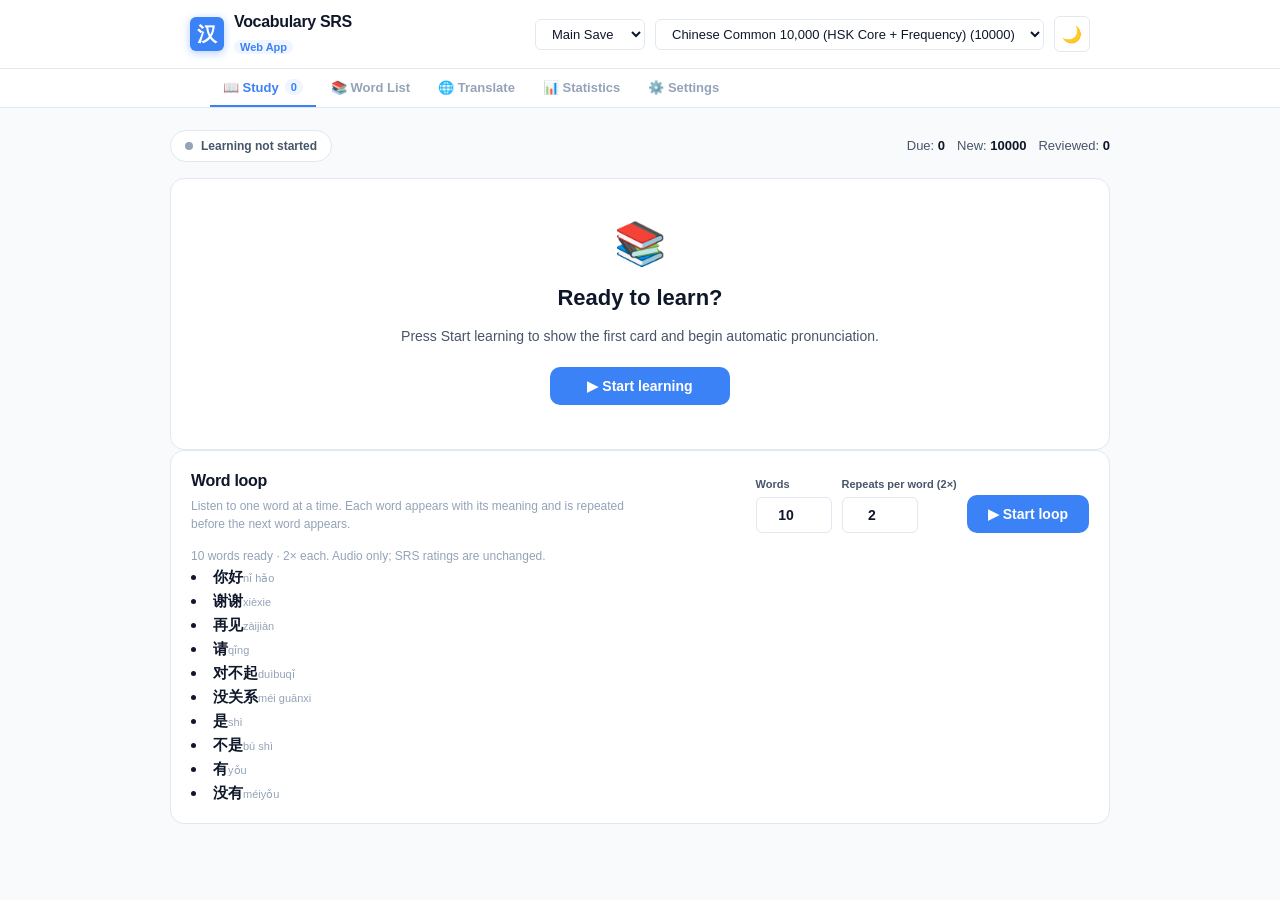
==== commit 3ef99452: "ui: mirror single-word loop display in docs site" ====
--- a/docs/index.html
+++ b/docs/index.html
@@ -9,7 +9,7 @@
   <link rel="apple-touch-icon" href="icons/icon128.png" />
   <link rel="manifest" href="manifest.webmanifest" />
   <meta name="theme-color" content="#3b82f6" />
-  <link rel="stylesheet" href="style.css?v=35" />
+  <link rel="stylesheet" href="style.css?v=36" />
 </head>
 <body>
   <!-- Top App Header -->
@@ -92,7 +92,7 @@
         <div class="word-loop-heading">
           <div>
             <h2 id="wordLoopTitle">Word loop</h2>
-            <p>Listen to a fixed list of Chinese words. The list repeats until you stop it; this does not change review ratings.</p>
+            <p>Listen to one word at a time. Each word appears with its meaning and is repeated before the next word appears.</p>
           </div>
           <div class="word-loop-controls">
             <label class="word-loop-field">
@@ -108,7 +108,11 @@
           </div>
         </div>
         <p id="wordLoopStatus" class="word-loop-status" role="status">Choose how many words to hear, then start the loop.</p>
-        <ol id="wordLoopPreview" class="word-loop-preview" aria-label="Words in the loop"></ol>
+        <div id="wordLoopPreview" class="word-loop-current" aria-live="polite" aria-atomic="true">
+          <span id="wordLoopCurrentWord" class="word-loop-current-word">—</span>
+          <span id="wordLoopCurrentSeparator" class="word-loop-current-separator" aria-hidden="true">—</span>
+          <span id="wordLoopCurrentMeaning" class="word-loop-current-meaning">The current word will appear here.</span>
+        </div>
       </section>
 
       <!-- Flashcard / Quiz Component -->
@@ -560,6 +564,6 @@
   <script src="ai-image-config.js?v=34"></script>
   <script src="picture-catalog.js?v=30"></script>
   <script src="internet-picture.js?v=34"></script>
-  <script src="app.js?v=35"></script>
+  <script src="app.js?v=36"></script>
 </body>
 </html>
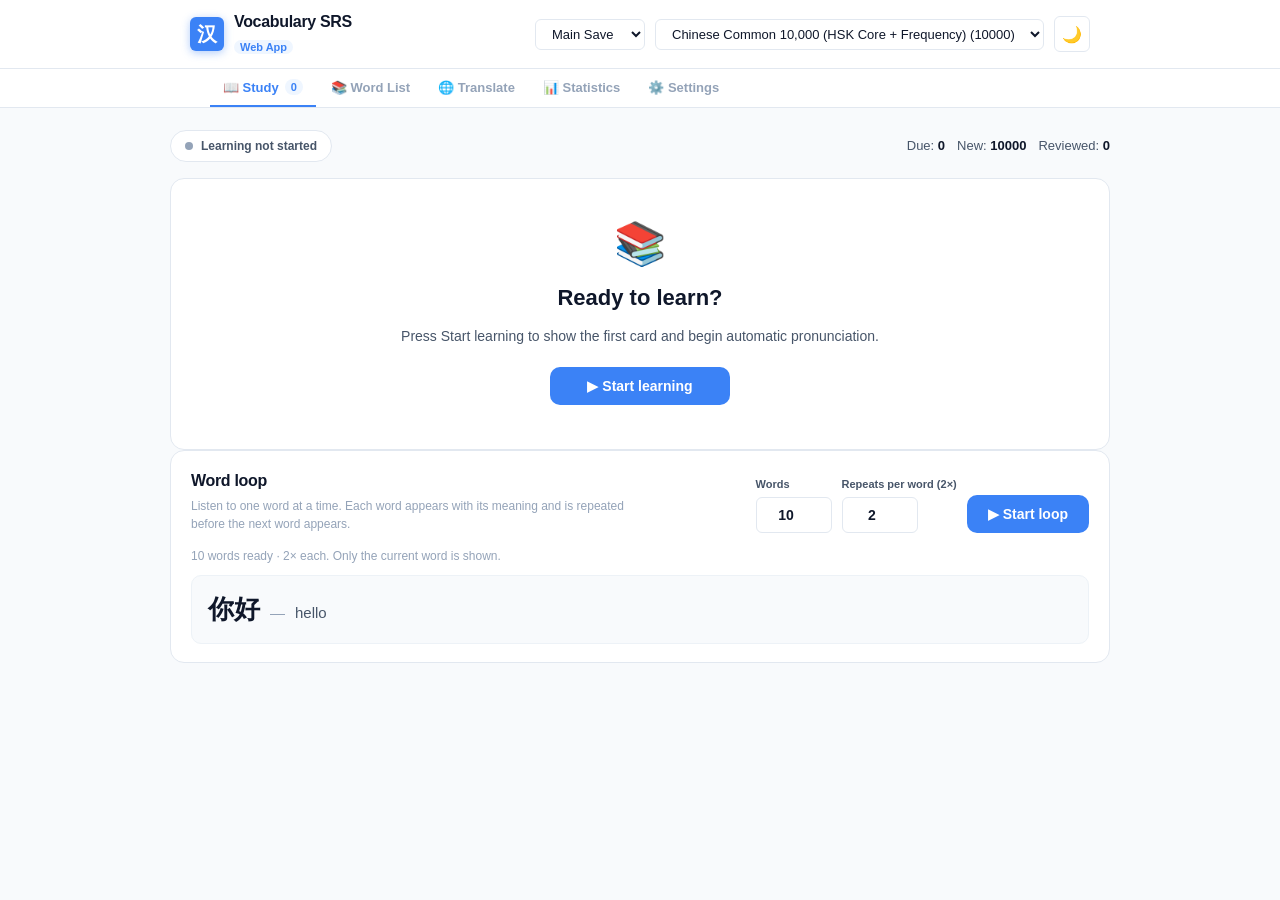
==== commit e3f2b3e5: "ui: mirror pinyin reading in docs loop display" ====
--- a/docs/index.html
+++ b/docs/index.html
@@ -9,7 +9,7 @@
   <link rel="apple-touch-icon" href="icons/icon128.png" />
   <link rel="manifest" href="manifest.webmanifest" />
   <meta name="theme-color" content="#3b82f6" />
-  <link rel="stylesheet" href="style.css?v=36" />
+  <link rel="stylesheet" href="style.css?v=37" />
 </head>
 <body>
   <!-- Top App Header -->
@@ -110,6 +110,7 @@
         <p id="wordLoopStatus" class="word-loop-status" role="status">Choose how many words to hear, then start the loop.</p>
         <div id="wordLoopPreview" class="word-loop-current" aria-live="polite" aria-atomic="true">
           <span id="wordLoopCurrentWord" class="word-loop-current-word">—</span>
+          <span id="wordLoopCurrentReading" class="word-loop-current-reading" hidden></span>
           <span id="wordLoopCurrentSeparator" class="word-loop-current-separator" aria-hidden="true">—</span>
           <span id="wordLoopCurrentMeaning" class="word-loop-current-meaning">The current word will appear here.</span>
         </div>
@@ -564,6 +565,6 @@
   <script src="ai-image-config.js?v=34"></script>
   <script src="picture-catalog.js?v=30"></script>
   <script src="internet-picture.js?v=34"></script>
-  <script src="app.js?v=36"></script>
+  <script src="app.js?v=37"></script>
 </body>
 </html>
--- a/docs/style.css
+++ b/docs/style.css
@@ -1931,36 +1931,30 @@
   color: var(--text-muted);
   font-size: 12px;
 }
-.word-loop-preview {
-  display: flex;
+.word-loop-current {
+  display: flex;
+  align-items: baseline;
   flex-wrap: wrap;
-  gap: 6px;
+  gap: 10px;
+  min-height: 64px;
   margin-top: 10px;
-  padding: 0;
-  list-style: none;
-}
-.word-loop-preview li {
-  display: flex;
-  align-items: baseline;
-  gap: 6px;
-  padding: 5px 9px;
+  padding: 14px 16px;
   border: 1px solid var(--border-subtle);
-  border-radius: 7px;
+  border-radius: var(--radius-md);
   background: var(--bg-card-sub);
-  color: var(--text-secondary);
-  font-size: 12px;
-}
-.word-loop-preview li.is-current {
-  border-color: var(--primary-border);
-  background: var(--primary-light);
-  color: var(--text-main);
-}
-.word-loop-hanzi { font-family: var(--font-hanzi); font-size: 15px; font-weight: 650; }
-.word-loop-reading { color: var(--text-muted); font-size: 11px; }
-.word-loop-preview .word-loop-more {
-  border-style: dashed;
-  background: transparent;
-  color: var(--text-muted);
+}
+.word-loop-current-word {
+  color: var(--text-main);
+  font-family: var(--font-hanzi);
+  font-size: 26px;
+  font-weight: 700;
+}
+.word-loop-current-separator { color: var(--text-muted); font-size: 15px; }
+.word-loop-current-separator[hidden] { display: none; }
+.word-loop-current-meaning {
+  color: var(--text-secondary);
+  font-size: 15px;
+  line-height: 1.5;
 }
 .btn, .icon-button, .audio-btn, .choice-btn { box-shadow: none; }
 @media (max-width: 640px) {
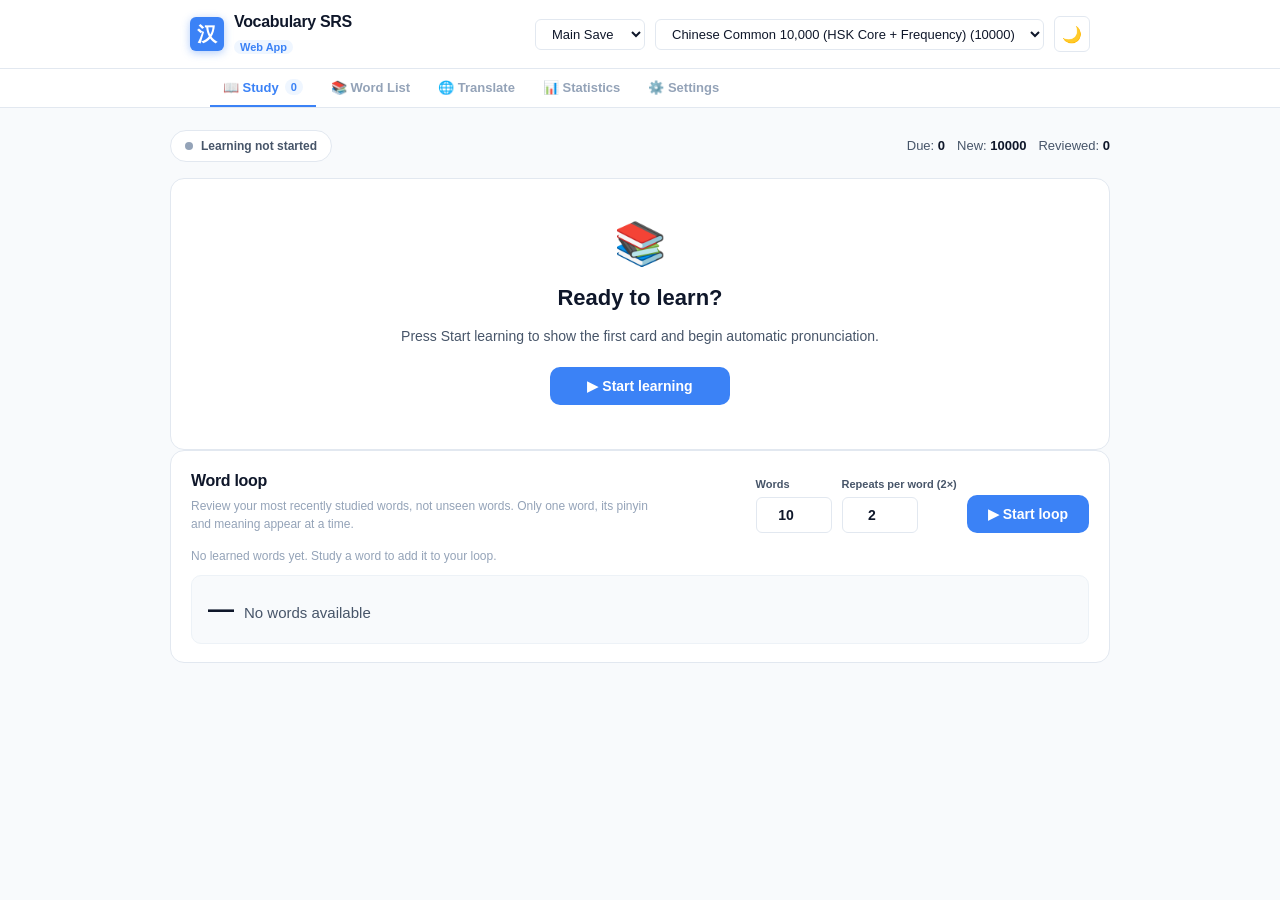
==== commit 2b729c9b: "ui: explain rolling last-N learned word loop and refresh assets" ====
--- a/docs/index.html
+++ b/docs/index.html
@@ -9,7 +9,7 @@
   <link rel="apple-touch-icon" href="icons/icon128.png" />
   <link rel="manifest" href="manifest.webmanifest" />
   <meta name="theme-color" content="#3b82f6" />
-  <link rel="stylesheet" href="style.css?v=37" />
+  <link rel="stylesheet" href="style.css?v=38" />
 </head>
 <body>
   <!-- Top App Header -->
@@ -92,7 +92,7 @@
         <div class="word-loop-heading">
           <div>
             <h2 id="wordLoopTitle">Word loop</h2>
-            <p>Listen to one word at a time. Each word appears with its meaning and is repeated before the next word appears.</p>
+            <p>Review your most recently studied words, not unseen words. Only one word, its pinyin and meaning appear at a time.</p>
           </div>
           <div class="word-loop-controls">
             <label class="word-loop-field">
@@ -107,7 +107,7 @@
             <button id="stopWordLoopBtn" class="btn btn-secondary" type="button" hidden>■ Stop</button>
           </div>
         </div>
-        <p id="wordLoopStatus" class="word-loop-status" role="status">Choose how many words to hear, then start the loop.</p>
+        <p id="wordLoopStatus" class="word-loop-status" role="status">Choose how many recent words to review, then start the loop.</p>
         <div id="wordLoopPreview" class="word-loop-current" aria-live="polite" aria-atomic="true">
           <span id="wordLoopCurrentWord" class="word-loop-current-word">—</span>
           <span id="wordLoopCurrentReading" class="word-loop-current-reading" hidden></span>
@@ -565,6 +565,6 @@
   <script src="ai-image-config.js?v=34"></script>
   <script src="picture-catalog.js?v=30"></script>
   <script src="internet-picture.js?v=34"></script>
-  <script src="app.js?v=37"></script>
+  <script src="app.js?v=38"></script>
 </body>
 </html>
--- a/docs/style.css
+++ b/docs/style.css
@@ -1949,6 +1949,15 @@
   font-size: 26px;
   font-weight: 700;
 }
+.word-loop-current-reading {
+  color: var(--text-secondary);
+  font-size: 14px;
+  font-style: italic;
+  font-weight: 500;
+  letter-spacing: 0.02em;
+  white-space: nowrap;
+}
+.word-loop-current-reading[hidden] { display: none; }
 .word-loop-current-separator { color: var(--text-muted); font-size: 15px; }
 .word-loop-current-separator[hidden] { display: none; }
 .word-loop-current-meaning {
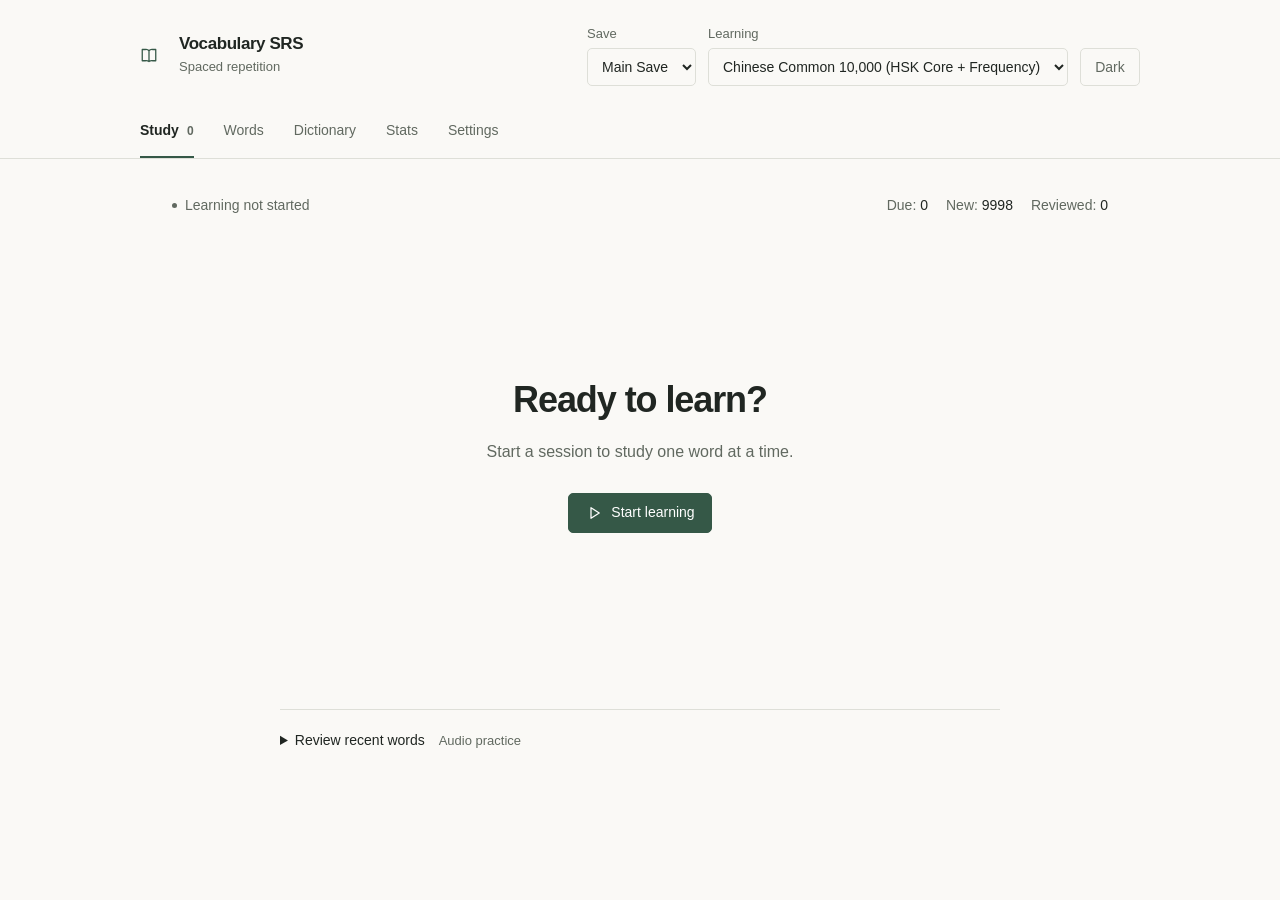
==== commit 4197951d: "Add offline multilingual dictionaries and minimalist study UI" ====
--- a/docs/index.html
+++ b/docs/index.html
@@ -3,54 +3,62 @@
 <head>
   <meta charset="utf-8" />
   <meta name="viewport" content="width=device-width, initial-scale=1" />
-  <title>Vocabulary SRS — Spaced Repetition Chinese Learning</title>
+  <title>Vocabulary SRS — Spaced Repetition Language Learning</title>
   <meta name="description" content="Adaptive spaced-repetition vocabulary learning web app with meaning choices, example sentences, and audio pronunciation." />
   <link rel="icon" type="image/png" href="icons/icon32.png" />
   <link rel="apple-touch-icon" href="icons/icon128.png" />
   <link rel="manifest" href="manifest.webmanifest" />
-  <meta name="theme-color" content="#3b82f6" />
-  <link rel="stylesheet" href="style.css?v=38" />
+  <meta name="theme-color" content="#355847" />
+  <link rel="stylesheet" href="style.css?v=40" />
 </head>
 <body>
+  <svg class="icon-definitions" aria-hidden="true" xmlns="http://www.w3.org/2000/svg">
+    <symbol id="icon-sound" viewBox="0 0 24 24"><path d="M11 5 6 9H3v6h3l5 4V5Z"/><path d="M15 8a6 6 0 0 1 0 8m3-11a10 10 0 0 1 0 14"/></symbol>
+    <symbol id="icon-play" viewBox="0 0 24 24"><path d="m8 5 11 7-11 7V5Z"/></symbol>
+    <symbol id="icon-search" viewBox="0 0 24 24"><circle cx="10.5" cy="10.5" r="6.5"/><path d="m16 16 4.5 4.5"/></symbol>
+    <symbol id="icon-copy" viewBox="0 0 24 24"><rect x="8" y="8" width="12" height="12" rx="2"/><path d="M16 8V4H4v12h4"/></symbol>
+    <symbol id="icon-book" viewBox="0 0 24 24"><path d="M12 5v15M3 4h4a5 5 0 0 1 5 2 5 5 0 0 1 5-2h4v15h-4a7 7 0 0 0-5 1 7 7 0 0 0-5-1H3V4Z"/></symbol>
+  </svg>
+
   <!-- Top App Header -->
   <header class="app-header">
     <div class="header-container">
       <a href="#" class="brand" id="brandLink">
-        <div class="brand-icon">汉</div>
+        <div class="brand-icon"><svg class="ui-icon" aria-hidden="true"><use href="#icon-book"></use></svg></div>
         <div class="brand-info">
           <h1>Vocabulary SRS</h1>
-          <span class="brand-badge" id="appModeBadge">Web App</span>
+          <span class="brand-badge" id="appModeBadge">Spaced repetition</span>
         </div>
       </a>
 
       <div class="header-actions">
-        <select id="quickSaveSelect" class="pack-select quick-save-select" aria-label="Switch learning save file"></select>
-        <select id="packSelect" class="pack-select" aria-label="Select vocabulary pack"></select>
+        <label class="header-field save-field"><span>Save</span><select id="quickSaveSelect" class="pack-select quick-save-select" aria-label="Switch learning save file"></select></label>
+        <label class="header-field language-field"><span>Learning</span><select id="packSelect" class="pack-select" aria-label="Select learning language and vocabulary pack"></select></label>
         <button id="themeToggle" class="icon-button" type="button" aria-label="Toggle dark mode" title="Toggle theme">
-          🌙
+          Dark
         </button>
       </div>
     </div>
   </header>
 
   <!-- Navigation Tabs -->
-  <nav class="nav-tabs-container">
+  <nav class="nav-tabs-container" aria-label="Main navigation">
     <div class="nav-tabs">
-      <button class="tab-button active" data-tab="study" type="button">
-        <span>📖 Study</span>
+      <button class="tab-button active" aria-current="page" data-tab="study" type="button">
+        <span>Study</span>
         <span class="tab-badge" id="dueBadge">0</span>
       </button>
       <button class="tab-button" data-tab="deck" type="button">
-        <span>📚 Word List</span>
+        <span>Words</span>
       </button>
       <button class="tab-button" data-tab="translate" type="button">
-        <span>🌐 Translate</span>
+        <span>Dictionary</span>
       </button>
       <button class="tab-button" data-tab="stats" type="button">
-        <span>📊 Statistics</span>
+        <span>Stats</span>
       </button>
       <button class="tab-button" data-tab="settings" type="button">
-        <span>⚙️ Settings</span>
+        <span>Settings</span>
       </button>
     </div>
   </nav>
@@ -72,48 +80,20 @@
         </div>
 
         <button id="pauseLearningBtn" class="btn btn-secondary session-pause-btn" type="button" hidden>
-          ⏸ Pause learning
+          Pause
         </button>
       </div>
 
       <section class="learning-session-gate" id="learningSessionGate" aria-live="polite">
-        <div class="learning-session-icon">📚</div>
+
         <h2 id="learningSessionTitle">Ready to learn?</h2>
         <p id="learningSessionText">Loading vocabulary…</p>
         <button id="startLearningBtn" class="btn btn-primary session-main-btn" type="button" disabled>
-          ▶ Start learning
+          <svg class="ui-icon" aria-hidden="true"><use href="#icon-play"></use></svg> Start learning
         </button>
         <button id="resumeLearningBtn" class="btn btn-primary session-main-btn" type="button" hidden>
-          ▶ Resume learning
+          <svg class="ui-icon" aria-hidden="true"><use href="#icon-play"></use></svg> Resume learning
         </button>
-      </section>
-
-      <section class="word-loop-panel" id="wordLoopPanel" aria-labelledby="wordLoopTitle">
-        <div class="word-loop-heading">
-          <div>
-            <h2 id="wordLoopTitle">Word loop</h2>
-            <p>Review your most recently studied words, not unseen words. Only one word, its pinyin and meaning appear at a time.</p>
-          </div>
-          <div class="word-loop-controls">
-            <label class="word-loop-field">
-              <span>Words</span>
-              <input type="number" id="wordLoopCount" class="input-number" min="1" max="10000" step="1" value="10" />
-            </label>
-            <label class="word-loop-field">
-              <span>Repeats per word (<strong id="wordRepeatLabel">2</strong>×)</span>
-              <input type="number" id="wordRepeatCount" class="input-number" min="1" max="10" step="1" value="2" />
-            </label>
-            <button id="startWordLoopBtn" class="btn btn-primary" type="button">▶ Start loop</button>
-            <button id="stopWordLoopBtn" class="btn btn-secondary" type="button" hidden>■ Stop</button>
-          </div>
-        </div>
-        <p id="wordLoopStatus" class="word-loop-status" role="status">Choose how many recent words to review, then start the loop.</p>
-        <div id="wordLoopPreview" class="word-loop-current" aria-live="polite" aria-atomic="true">
-          <span id="wordLoopCurrentWord" class="word-loop-current-word">—</span>
-          <span id="wordLoopCurrentReading" class="word-loop-current-reading" hidden></span>
-          <span id="wordLoopCurrentSeparator" class="word-loop-current-separator" aria-hidden="true">—</span>
-          <span id="wordLoopCurrentMeaning" class="word-loop-current-meaning">The current word will appear here.</span>
-        </div>
       </section>
 
       <!-- Flashcard / Quiz Component -->
@@ -122,10 +102,10 @@
           <span class="stage-badge" id="stageBadge">NEW WORD</span>
           <div class="speak-controls">
             <button id="speakWordBtn" class="audio-btn" type="button" aria-label="Hear word">
-              🔊 Word
+              <svg class="ui-icon" aria-hidden="true"><use href="#icon-sound"></use></svg> Word
             </button>
             <button id="speakSentenceBtn" class="audio-btn" type="button" aria-label="Hear sentence">
-              🔊 Sentence
+              <svg class="ui-icon" aria-hidden="true"><use href="#icon-sound"></use></svg> Sentence
             </button>
           </div>
         </div>
@@ -149,8 +129,8 @@
           <div id="aiReview" class="ai-picture-review" hidden>
             <p id="aiReviewText" role="status"></p>
             <div class="ai-picture-actions">
-              <button id="aiApproveBtn" class="btn btn-primary" type="button">👍 Good — save for this word</button>
-              <button id="aiRegenerateBtn" class="btn btn-secondary" type="button">↻ Bad — find another photo for this word</button>
+              <button id="aiApproveBtn" class="btn btn-primary" type="button">Good — save for this word</button>
+              <button id="aiRegenerateBtn" class="btn btn-secondary" type="button">Bad — find another photo for this word</button>
             </div>
           </div>
         </div>
@@ -158,9 +138,9 @@
         <!-- Example Sentence Card -->
         <div class="example-card" id="exampleCard">
           <div class="example-header">
-            <span class="example-label">COMMON SENTENCE</span>
+            <span class="example-label">Example sentence</span>
             <button id="speakExampleBtn" class="audio-btn" type="button" aria-label="Hear example sentence">
-              🔊 Listen
+              <svg class="ui-icon" aria-hidden="true"><use href="#icon-sound"></use></svg> Listen
             </button>
           </div>
           <div class="example-hanzi" id="exampleHanzi">Loading example sentence…</div>
@@ -170,8 +150,8 @@
           <!-- Word Breakdown & Translation Section -->
           <div class="example-breakdown" id="exampleBreakdown" hidden>
             <div class="breakdown-header">
-              <span class="breakdown-label">WORD BREAKDOWN</span>
-              <span class="breakdown-hint">Click word to open in Google Translate ↗</span>
+              <span class="breakdown-label">Word meanings</span>
+              <span class="breakdown-hint">Meanings from the selected offline dictionary</span>
             </div>
             <div class="breakdown-chips" id="breakdownChips"></div>
           </div>
@@ -179,7 +159,7 @@
 
         <!-- Review Controls Panel -->
         <div class="review-actions-panel" id="reviewActionsPanel">
-          <div class="actions-label" id="actionsLabel">SRS Interval Adjustment</div>
+          <div class="actions-label" id="actionsLabel">Review this word</div>
           <div class="action-buttons-row">
             <button id="newWordBtn" class="btn btn-secondary" type="button" title="Defer card without learning (Shortcut: N)">
               New Word (N)
@@ -204,14 +184,44 @@
           <span><span class="kbd">F</span> Forget</span>
         </div>
       </article>
+      <details class="review-tools">
+        <summary>Review recent words <span>Audio practice</span></summary>
+      <section class="word-loop-panel" id="wordLoopPanel" aria-labelledby="wordLoopTitle">
+        <div class="word-loop-heading">
+          <div>
+            <h2 id="wordLoopTitle">Word loop</h2>
+            <p>Listen again to recently studied words, one at a time.</p>
+          </div>
+          <div class="word-loop-controls">
+            <label class="word-loop-field">
+              <span>Words</span>
+              <input type="number" id="wordLoopCount" class="input-number" min="1" max="10000" step="1" value="10" />
+            </label>
+            <label class="word-loop-field">
+              <span>Repeats per word (<strong id="wordRepeatLabel">2</strong>×)</span>
+              <input type="number" id="wordRepeatCount" class="input-number" min="1" max="10" step="1" value="2" />
+            </label>
+            <button id="startWordLoopBtn" class="btn btn-primary" type="button"><svg class="ui-icon" aria-hidden="true"><use href="#icon-play"></use></svg> Start loop</button>
+            <button id="stopWordLoopBtn" class="btn btn-secondary" type="button" hidden>Stop</button>
+          </div>
+        </div>
+        <p id="wordLoopStatus" class="word-loop-status" role="status">Choose how many recent words to review, then start the loop.</p>
+        <div id="wordLoopPreview" class="word-loop-current" aria-live="polite" aria-atomic="true">
+          <span id="wordLoopCurrentWord" class="word-loop-current-word">—</span>
+          <span id="wordLoopCurrentReading" class="word-loop-current-reading" hidden></span>
+          <span id="wordLoopCurrentSeparator" class="word-loop-current-separator" aria-hidden="true">—</span>
+          <span id="wordLoopCurrentMeaning" class="word-loop-current-meaning">The current word will appear here.</span>
+        </div>
+      </section>
+      </details>
     </section>
 
     <!-- WORD LIST / DECK BROWSER TAB -->
     <section id="deckView" class="tab-view">
       <div class="deck-controls">
         <div class="search-box">
-          <span class="search-icon">🔍</span>
-          <input type="text" id="deckSearchInput" class="search-input" placeholder="Search Hanzi, Pinyin, or English..." />
+          <span class="search-icon"><svg class="ui-icon" aria-hidden="true"><use href="#icon-search"></use></svg></span>
+          <input type="text" id="deckSearchInput" class="search-input" placeholder="Search words, readings, or meanings..." />
         </div>
         <div class="filter-chips">
           <button class="chip active" data-filter="all" type="button">All (<span id="countAll">0</span>)</button>
@@ -230,17 +240,17 @@
     <section id="translateView" class="tab-view">
       <div class="translate-container">
         <div class="translate-header">
-          <h2>Sentence Translation &amp; Vocabulary Breakdown</h2>
-          <p>Translate Chinese sentences to your selected language, view Pinyin pronunciation, and break down words with definitions and Google Translate lookup.</p>
+          <h2>Dictionary</h2>
+          <p>Words, meanings and context from your offline dictionaries.</p>
         </div>
 
         <!-- Quick Sample Chips -->
         <div class="sample-chips-bar">
-          <span class="sample-label">Try sample:</span>
-          <button class="sample-chip" type="button" data-sample="莫要看我形">莫要看我形</button>
-          <button class="sample-chip" type="button" data-sample="我总是说好!">我总是说好!</button>
-          <button class="sample-chip" type="button" data-sample="学而时习之，不亦说乎？">学而时习之</button>
-          <button class="sample-chip" type="button" data-sample="你好，很高兴认识你。">很高兴认识你</button>
+          <span class="sample-label">Try</span>
+          <button class="sample-chip" type="button" data-sample="你好">你好</button>
+          <button class="sample-chip" type="button" data-sample="学习">学习</button>
+          <button class="sample-chip" type="button" data-sample="词典">词典</button>
+          <button class="sample-chip" type="button" data-sample="水">水</button>
         </div>
 
         <!-- Input Area Card -->
@@ -250,8 +260,8 @@
               id="translateInput"
               class="translate-textarea"
               rows="3"
-              placeholder="what do you need to translate?"
-              aria-label="Input Chinese text to translate"
+              placeholder="Enter a word or phrase"
+              aria-label="Word or phrase in the selected learning language"
             ></textarea>
             <button id="clearTranslateBtn" class="clear-input-btn" type="button" title="Clear text" hidden>✕</button>
           </div>
@@ -262,8 +272,8 @@
               <span id="translateStatusIndicator" class="status-indicator"></span>
             </div>
             <div class="action-buttons-group">
-              <button id="speakInputBtn" class="btn btn-secondary btn-icon-text" type="button" title="Pronounce Chinese text">
-                🔊 Listen
+              <button id="speakInputBtn" class="btn btn-secondary btn-icon-text" type="button" title="Pronounce text in the learning language">
+                <svg class="ui-icon" aria-hidden="true"><use href="#icon-sound"></use></svg> Listen
               </button>
               <label for="translateTargetSelect">To
                 <select id="translateTargetSelect" class="pack-select" aria-label="Translation target language">
@@ -280,7 +290,7 @@
                 </select>
               </label>
               <button id="translateBtn" class="btn btn-primary" type="button">
-                Translate
+                Look up
               </button>
             </div>
           </div>
@@ -291,13 +301,13 @@
           <!-- Full Sentence Translation Card -->
           <div class="translate-card sentence-result-card">
             <div class="result-card-header">
-              <span class="result-label">SENTENCE TRANSLATION</span>
+              <span class="result-label">Dictionary entry</span>
               <div class="result-card-actions">
                 <button id="speakResultBtn" class="audio-btn" type="button" title="Listen to sentence">
-                  🔊 Speak
+                  <svg class="ui-icon" aria-hidden="true"><use href="#icon-sound"></use></svg> Speak
                 </button>
-                <button id="copyTranslationBtn" class="icon-button" type="button" title="Copy translated text">
-                  📋
+                <button id="copyTranslationBtn" class="icon-button" type="button" title="Copy dictionary meaning">
+                  <svg class="ui-icon" aria-hidden="true"><use href="#icon-copy"></use></svg>
                 </button>
               </div>
             </div>
@@ -309,8 +319,8 @@
           <!-- Word-by-Word Breakdown Card -->
           <div class="translate-card words-result-card" id="translateWordsCard">
             <div class="result-card-header">
-              <span class="result-label">WORD BREAKDOWN &amp; MEANINGS</span>
-              <span class="result-hint">Click any word to translate on Google ↗</span>
+              <span class="result-label">Word meanings</span>
+              <span class="result-hint">Published senses and source attribution</span>
             </div>
             <div class="word-breakdown-grid" id="translateWordsGrid"></div>
           </div>
@@ -370,7 +380,7 @@
       <div class="settings-panel">
         <header class="settings-heading">
           <h2>Settings</h2>
-          <p>Keep only the options you use. Changes save automatically; Save settings stores everything together.</p>
+          <p>Changes save automatically. Save settings stores everything together.</p>
         </header>
         <div class="settings-savebar">
           <button id="saveSettingsBtn" class="btn btn-primary" type="button">Save settings</button>
@@ -380,7 +390,7 @@
         <div class="settings-group">
           <h2 class="settings-group-title">Learning</h2>
           <div class="setting-row">
-            <div class="setting-info"><label for="learningModeSelect">Quiz direction</label><p>Mode 1: Chinese → localized meaning. Mode 2: localized meaning → Chinese. Mode 3: Chinese → picture. Mode 3 searches openly licensed photos on Wikimedia Commons for the current word and keeps two locally saved distractors. Internet access is needed for uncached words. Your selection is saved until changed.</p></div>
+            <div class="setting-info"><label for="learningModeSelect">Quiz direction</label><p>Study words, meanings or pictures. Picture search uses Wikimedia Commons. Your selection is saved until changed.</p></div>
             <div class="setting-control">
               <select id="learningModeSelect" class="pack-select">
                 <option value="chinese-to-english">Mode 1: Chinese → meaning</option>
@@ -390,7 +400,7 @@
             </div>
           </div>
           <div class="setting-row">
-            <div class="setting-info"><label for="meaningLanguageSelect">Meaning language</label></div>
+            <div class="setting-info"><label for="meaningLanguageSelect">Meaning language</label><p id="dictionaryCoverage" role="status">Loading installed dictionaries…</p></div>
             <div class="setting-control">
               <select id="meaningLanguageSelect" class="pack-select">
                 <option value="en">English</option>
@@ -449,7 +459,7 @@
               </div>
             </div>
             <div class="setting-row">
-              <div class="setting-info"><label for="voiceSelect">Chinese voice</label></div>
+              <div class="setting-info"><label for="voiceSelect">Pronunciation voice</label></div>
               <div class="setting-control"><select id="voiceSelect" class="pack-select"></select></div>
             </div>
           </details>
@@ -502,8 +512,8 @@
               </div>
             </div>
             <div class="save-slots-actions">
-              <button id="newSaveBtn" class="btn btn-secondary" type="button">＋ New</button>
-              <button id="duplicateSaveBtn" class="btn btn-secondary" type="button">⧉ Duplicate</button>
+              <button id="newSaveBtn" class="btn btn-secondary" type="button">New</button>
+              <button id="duplicateSaveBtn" class="btn btn-secondary" type="button">Duplicate</button>
               <button id="renameSaveBtn" class="btn btn-secondary" type="button">Rename</button>
               <button id="deleteSaveBtn" class="btn btn-danger" type="button">Delete</button>
             </div>
@@ -536,7 +546,8 @@
             </div>
           </div>
           <div class="settings-group">
-            <h2 class="settings-group-title">Vocabulary sources</h2>
+            <h2 class="settings-group-title">Dictionary and vocabulary sources</h2>
+            <p class="save-slot-tip">Offline meanings come from CC-CEDICT, FreeDict and Vietnamese Wiktionary. Coverage varies by language pair. <a href="dictionary/README.md" target="_blank" rel="noopener noreferrer">View dictionary sources, licenses and extension format</a>.</p>
             <p class="save-slot-tip">The 10,000-word catalog includes 9,000 frequency-ranked entries and example sentences adapted from Zhongdex by SayMei and CC-CEDICT, licensed under CC BY-SA 4.0. <a href="VOCABULARY_SOURCES.md" target="_blank" rel="noopener noreferrer">View sources, attribution and license</a>.</p>
           </div>
         </details>
@@ -561,10 +572,10 @@
 
   <!-- Load Scripts -->
   <script src="srs.js?v=19"></script>
-  <script src="translation.js?v=25"></script>
+  <script src="translation.js?v=39"></script>
   <script src="ai-image-config.js?v=34"></script>
   <script src="picture-catalog.js?v=30"></script>
   <script src="internet-picture.js?v=34"></script>
-  <script src="app.js?v=38"></script>
+  <script src="app.js?v=40"></script>
 </body>
 </html>
--- a/docs/style.css
+++ b/docs/style.css
@@ -1,83 +1,64 @@
+/* Vocabulary SRS — minimalist, word-centered interface. */
 :root {
-  --font-sans: -apple-system, BlinkMacSystemFont, "Segoe UI", Roboto, Helvetica, Arial, sans-serif;
-  --font-hanzi: "PingFang SC", "Hiragino Sans GB", "Microsoft YaHei", "Noto Sans SC", "SimSun", sans-serif;
-  
-  --bg-app: #f4f6fb;
-  --bg-header: rgba(255, 255, 255, 0.88);
+  color-scheme: light;
+  --bg-app: #faf9f6;
+  --bg-header: #faf9f6;
   --bg-card: #ffffff;
-  --bg-card-sub: #f8fafc;
-  --bg-hover: #f1f5f9;
-  --border-color: #e2e8f0;
-  --border-subtle: #edf2f7;
-
-  --text-main: #0f172a;
-  --text-secondary: #475569;
-  --text-muted: #94a3b8;
-  --text-inverse: #ffffff;
-
-  --primary: #3b82f6;
-  --primary-hover: #2563eb;
-  --primary-light: #eff6ff;
-  --primary-border: #bfdbfe;
-
-  --success: #10b981;
-  --success-light: #ecfdf5;
-  --success-border: #a7f3d0;
-  --success-text: #065f46;
-
-  --danger: #ef4444;
-  --danger-light: #fef2f2;
-  --danger-border: #fecaca;
-  --danger-text: #991b1b;
-
-  --warning: #f59e0b;
-  --warning-light: #fffbeb;
-
-  --shadow-sm: 0 1px 2px 0 rgba(0, 0, 0, 0.05);
-  --shadow-md: 0 4px 6px -1px rgba(0, 0, 0, 0.08), 0 2px 4px -2px rgba(0, 0, 0, 0.05);
-  --shadow-lg: 0 10px 25px -3px rgba(15, 23, 42, 0.08), 0 4px 6px -4px rgba(15, 23, 42, 0.04);
-  --radius-sm: 8px;
-  --radius-md: 12px;
-  --radius-lg: 20px;
-  --radius-full: 9999px;
-
-  --transition: all 0.2s cubic-bezier(0.4, 0, 0.2, 1);
+  --bg-card-sub: #f2f3ee;
+  --bg-hover: #eef0e9;
+  --text-main: #202622;
+  --text-secondary: #616960;
+  --text-muted: #697166;
+  --border-color: #dedfd8;
+  --primary: #355847;
+  --primary-light: #e9f0e8;
+  --primary-border: #b9cbbb;
+  --success: #355e44;
+  --success-light: #e9f1e9;
+  --success-text: #28523c;
+  --success-border: #afc9b3;
+  --danger: #a33c36;
+  --danger-light: #f8ebe7;
+  --danger-text: #90362f;
+  --danger-border: #dbb3aa;
+  --font-sans: -apple-system, BlinkMacSystemFont, "Segoe UI", sans-serif;
+  --font-hanzi: "Noto Sans CJK SC", "Microsoft YaHei", "PingFang SC", var(--font-sans);
+  --radius-sm: 5px;
+  --radius-md: 8px;
+  --radius-lg: 12px;
+  --radius-full: 99px;
+  --shadow-sm: none;
+  --shadow-md: none;
+  --shadow-lg: none;
+  --transition: background-color 160ms ease-out, color 160ms ease-out, border-color 160ms ease-out;
 }
 
 [data-theme="dark"] {
-  --bg-app: #0b0f19;
-  --bg-header: rgba(15, 23, 42, 0.88);
-  --bg-card: #151d30;
-  --bg-card-sub: #1e293b;
-  --bg-hover: #27354f;
-  --border-color: #27354f;
-  --border-subtle: #1e293b;
-
-  --text-main: #f8fafc;
-  --text-secondary: #cbd5e1;
-  --text-muted: #64748b;
-
-  --primary: #3b82f6;
-  --primary-hover: #60a5fa;
-  --primary-light: rgba(59, 130, 246, 0.15);
-  --primary-border: #1d4ed8;
-
-  --success-light: rgba(16, 185, 129, 0.15);
-  --success-border: #047857;
-  --success-text: #34d399;
-
-  --danger-light: rgba(239, 68, 68, 0.15);
-  --danger-border: #b91c1c;
-  --danger-text: #f87171;
-
-  --shadow-md: 0 4px 6px -1px rgba(0, 0, 0, 0.3);
-  --shadow-lg: 0 10px 25px -3px rgba(0, 0, 0, 0.4);
+  color-scheme: dark;
+  --bg-app: #171c19;
+  --bg-header: #171c19;
+  --bg-card: #1e2521;
+  --bg-card-sub: #242d26;
+  --bg-hover: #2b352e;
+  --text-main: #edf0e9;
+  --text-secondary: #b0b9ae;
+  --text-muted: #a5aea1;
+  --border-color: #3b443c;
+  --primary: #b1d0b7;
+  --primary-light: #2b3c2e;
+  --primary-border: #58735d;
+  --success: #a5c9ae;
+  --success-light: #263a2c;
+  --success-text: #bddfc3;
+  --success-border: #5a7c61;
+  --danger: #e5a69a;
+  --danger-light: #3d2926;
+  --danger-text: #f0b8ac;
+  --danger-border: #8d5c53;
 }
 
 * {
   box-sizing: border-box;
-  margin: 0;
-  padding: 0;
 }
 
 [hidden] {
@@ -85,173 +66,254 @@
 }
 
 body {
-  font-family: var(--font-sans);
+  margin: 0;
   background: var(--bg-app);
   color: var(--text-main);
-  min-height: 100vh;
-  display: flex;
-  flex-direction: column;
-  line-height: 1.5;
+  font: 16px/1.55 var(--font-sans);
   -webkit-font-smoothing: antialiased;
 }
 
-/* App Header */
+h1, h2, h3, p {
+  margin: 0;
+}
+
+h1, h2, h3 {
+  font-weight: 600;
+  line-height: 1.25;
+}
+
+button, input, select, textarea {
+  font: inherit;
+}
+
+button, select, summary {
+  cursor: pointer;
+}
+
+button {
+  color: inherit;
+}
+
+button, input, select, textarea {
+  transition: var(--transition);
+}
+
+button:disabled {
+  cursor: default;
+  opacity: 0.55;
+}
+
+a {
+  color: var(--primary);
+  text-underline-offset: 4px;
+}
+
+::selection {
+  background: var(--primary-border);
+  color: var(--text-main);
+}
+
+::placeholder {
+  color: var(--text-muted);
+  opacity: 1;
+}
+
+:focus-visible {
+  outline: 2px solid var(--primary);
+  outline-offset: 4px;
+}
+
+input, textarea {
+  caret-color: var(--primary);
+}
+
+.ui-icon {
+  width: 18px;
+  height: 18px;
+  flex: 0 0 18px;
+  fill: none;
+  stroke: currentColor;
+  stroke-width: 1.7;
+  stroke-linecap: round;
+  stroke-linejoin: round;
+}
+
+.icon-definitions {
+  position: absolute;
+  width: 0;
+  height: 0;
+  overflow: hidden;
+}
+
+/* Context and navigation */
 .app-header {
-  position: sticky;
-  top: 0;
-  z-index: 50;
-  background: var(--bg-header);
-  backdrop-filter: blur(12px);
-  -webkit-backdrop-filter: blur(12px);
-  border-bottom: 1px solid var(--border-color);
-  padding: 12px 20px;
-}
-
-.header-container {
-  max-width: 900px;
+  padding: 24px 32px 20px;
+}
+
+.header-container, .nav-tabs {
+  max-width: 1000px;
   margin: 0 auto;
   display: flex;
   align-items: center;
   justify-content: space-between;
-  gap: 16px;
+  gap: 24px;
 }
 
 .brand {
   display: flex;
   align-items: center;
-  gap: 10px;
+  gap: 12px;
+  color: inherit;
   text-decoration: none;
-  color: inherit;
 }
 
 .brand-icon {
-  width: 34px;
-  height: 34px;
+  display: flex;
+  align-items: center;
+  color: var(--primary);
+}
+
+.brand-icon .ui-icon {
+  width: 27px;
+  height: 27px;
+}
+
+.brand-info h1 {
+  font-size: 17px;
+  letter-spacing: -0.025em;
+}
+
+.brand-badge {
+  display: block;
+  margin-top: 2px;
+  font-size: 13px;
+  color: var(--text-secondary);
+}
+
+.header-actions {
+  display: flex;
+  align-items: flex-end;
+  gap: 12px;
+  min-width: 0;
+}
+
+.header-field {
+  display: grid;
+  gap: 4px;
+  min-width: 0;
+}
+
+.header-field > span {
+  color: var(--text-secondary);
+  font-size: 13px;
+}
+
+.save-field {
+  max-width: 145px;
+}
+
+.language-field {
+  max-width: 365px;
+}
+
+.pack-select, .input-number, .input-time, .search-input {
+  min-height: 38px;
+  border: 1px solid var(--border-color);
   border-radius: var(--radius-sm);
-  background: var(--primary);
-  display: flex;
+  background: transparent;
+  padding: 6px 10px;
+  color: var(--text-main);
+  font-size: 14px;
+  min-width: 0;
+  max-width: 100%;
+}
+
+.pack-select {
+  width: 100%;
+}
+
+.pack-select:hover {
+  border-color: var(--text-secondary);
+}
+
+.pack-select option {
+  background: var(--bg-card);
+}
+
+.icon-button, .audio-btn {
+  display: inline-flex;
   align-items: center;
   justify-content: center;
-  color: #fff;
-  font-size: 20px;
-  font-weight: 700;
-  box-shadow: 0 2px 8px rgba(59, 130, 246, 0.4);
-}
-
-.brand-info h1 {
-  font-size: 16px;
-  font-weight: 700;
-  letter-spacing: -0.02em;
-}
-
-.brand-badge {
-  font-size: 11px;
-  color: var(--primary);
-  font-weight: 600;
-  background: var(--primary-light);
-  padding: 1px 6px;
-  border-radius: var(--radius-full);
-}
-
-.header-actions {
-  display: flex;
-  align-items: center;
-  gap: 10px;
-}
-
-.pack-select {
-  padding: 6px 12px;
+  gap: 7px;
+  min-height: 38px;
+  padding: 7px 11px;
+  border: 1px solid var(--border-color);
   border-radius: var(--radius-sm);
-  border: 1px solid var(--border-color);
-  background: var(--bg-card);
-  color: var(--text-main);
-  font-size: 13px;
-  font-weight: 500;
-  cursor: pointer;
-  outline: none;
-  transition: var(--transition);
-}
-
-.pack-select:focus {
-  border-color: var(--primary);
-  box-shadow: 0 0 0 3px var(--primary-light);
-}
-
-.icon-button {
-  width: 36px;
-  height: 36px;
-  border-radius: var(--radius-sm);
-  border: 1px solid var(--border-color);
-  background: var(--bg-card);
-  color: var(--text-secondary);
-  display: flex;
-  align-items: center;
-  justify-content: center;
-  cursor: pointer;
-  font-size: 16px;
-  transition: var(--transition);
-}
-
-.icon-button:hover {
+  background: transparent;
+  color: var(--text-secondary);
+  font-size: 14px;
+  line-height: 1.3;
+}
+
+.icon-button:hover, .audio-btn:hover {
   background: var(--bg-hover);
   color: var(--text-main);
 }
 
-/* Nav Tabs */
+#themeToggle {
+  min-width: 60px;
+}
+
 .nav-tabs-container {
   border-bottom: 1px solid var(--border-color);
-  background: var(--bg-card);
+  padding: 0 32px;
 }
 
 .nav-tabs {
-  max-width: 900px;
+  justify-content: flex-start;
+  gap: 30px;
+  overflow-x: auto;
+  scrollbar-width: thin;
+}
+
+.tab-button {
+  display: inline-flex;
+  align-items: center;
+  gap: 8px;
+  padding: 14px 0;
+  border: 0;
+  border-bottom: 2px solid transparent;
+  background: transparent;
+  color: var(--text-secondary);
+  font-size: 14px;
+  white-space: nowrap;
+}
+
+.tab-button:hover {
+  color: var(--text-main);
+}
+
+.tab-button.active {
+  color: var(--text-main);
+  border-bottom-color: var(--primary);
+  font-weight: 600;
+}
+
+.tab-badge {
+  font-size: 12px;
+  color: var(--text-secondary);
+  font-variant-numeric: tabular-nums;
+}
+
+.tab-badge:empty {
+  display: none;
+}
+
+.main-content {
+  width: 100%;
+  max-width: 1000px;
   margin: 0 auto;
-  display: flex;
-  padding: 0 20px;
-  gap: 8px;
-  overflow-x: auto;
-}
-
-.tab-button {
-  padding: 12px 16px;
-  border: none;
-  background: none;
-  color: var(--text-muted);
-  font-size: 14px;
-  font-weight: 600;
-  cursor: pointer;
-  display: flex;
-  align-items: center;
-  gap: 6px;
-  border-bottom: 2px solid transparent;
-  transition: var(--transition);
-  white-space: nowrap;
-}
-
-.tab-button:hover {
-  color: var(--text-secondary);
-}
-
-.tab-button.active {
-  color: var(--primary);
-  border-bottom-color: var(--primary);
-}
-
-.tab-badge {
-  font-size: 11px;
-  padding: 2px 6px;
-  border-radius: var(--radius-full);
-  background: var(--primary-light);
-  color: var(--primary);
-}
-
-/* Main Content Views */
-.main-content {
-  flex: 1;
-  max-width: 900px;
-  width: 100%;
-  margin: 0 auto;
-  padding: 24px 20px 48px;
+  padding: 28px 32px 64px;
 }
 
 .tab-view {
@@ -260,113 +322,109 @@
 
 .tab-view.active {
   display: block;
-  animation: fadeIn 0.25s ease-out;
-}
-
-@keyframes fadeIn {
-  from { opacity: 0; transform: translateY(6px); }
-  to { opacity: 1; transform: translateY(0); }
-}
-
-/* Study Card */
+}
+
+/* One word at a time */
 .study-top-bar {
   display: flex;
   align-items: center;
-  justify-content: space-between;
-  margin-bottom: 16px;
-  gap: 12px;
   flex-wrap: wrap;
+  gap: 16px;
+  min-height: 38px;
 }
 
 .timer-pill {
   display: inline-flex;
   align-items: center;
   gap: 8px;
-  padding: 6px 14px;
-  border-radius: var(--radius-full);
-  font-size: 12px;
-  font-weight: 600;
-  background: var(--bg-card);
-  border: 1px solid var(--border-color);
-  color: var(--text-secondary);
-}
-
-.timer-pill.active {
-  border-color: var(--success);
-  background: var(--success-light);
-  color: var(--success-text);
+  font-size: 14px;
+  color: var(--text-secondary);
 }
 
 .timer-dot {
-  width: 8px;
-  height: 8px;
+  width: 5px;
+  height: 5px;
   border-radius: 50%;
-  background: var(--text-muted);
+  background: var(--text-secondary);
 }
 
 .timer-pill.active .timer-dot {
   background: var(--success);
-  animation: pulse 1.5s infinite;
-}
-
-@keyframes pulse {
-  0% { opacity: 1; transform: scale(1); }
-  50% { opacity: 0.4; transform: scale(1.2); }
-  100% { opacity: 1; transform: scale(1); }
 }
 
 .study-stats-summary {
-  display: flex;
-  gap: 12px;
-  font-size: 13px;
+  margin-left: auto;
+  display: flex;
+  gap: 18px;
+  font-size: 14px;
   color: var(--text-secondary);
 }
 
 .stat-item-inline strong {
   color: var(--text-main);
-  font-weight: 700;
+  font-weight: 500;
+  font-variant-numeric: tabular-nums;
+}
+
+.session-pause-btn {
+  margin-left: 4px;
+}
+
+.learning-session-gate {
+  display: flex;
+  flex-direction: column;
+  align-items: center;
+  justify-content: center;
+  min-height: 460px;
+  padding: 64px 16px;
+  gap: 18px;
+  text-align: center;
+}
+
+.learning-session-gate h2 {
+  font-size: 36px;
+  letter-spacing: -0.03em;
+}
+
+.learning-session-gate p {
+  max-width: 440px;
+  color: var(--text-secondary);
+}
+
+.session-main-btn {
+  margin-top: 10px;
 }
 
 .flashcard {
-  background: var(--bg-card);
-  border: 1px solid var(--border-color);
-  border-radius: var(--radius-lg);
-  padding: 36px 28px;
-  box-shadow: var(--shadow-lg);
-  position: relative;
+  max-width: 720px;
+  margin: 28px auto 0;
+  padding: 16px 12px 32px;
   text-align: center;
-  transition: var(--transition);
 }
 
 .card-header-bar {
   display: flex;
-  align-items: center;
   justify-content: space-between;
-  margin-bottom: 24px;
+  align-items: center;
+  gap: 16px;
 }
 
 .stage-badge {
-  font-size: 11px;
-  font-weight: 700;
-  letter-spacing: 0.08em;
+  font-size: 12px;
+  text-transform: lowercase;
+  color: var(--text-secondary);
+}
+
+.stage-badge::first-letter {
   text-transform: uppercase;
-  padding: 4px 10px;
-  border-radius: var(--radius-full);
-  background: var(--primary-light);
-  color: var(--primary);
-  border: 1px solid var(--primary-border);
 }
 
 .stage-badge.due {
-  background: var(--danger-light);
-  color: var(--danger-text);
-  border-color: var(--danger-border);
+  color: var(--danger);
 }
 
 .stage-badge.mastered {
-  background: var(--success-light);
-  color: var(--success-text);
-  border-color: var(--success-border);
+  color: var(--success);
 }
 
 .speak-controls {
@@ -374,553 +432,445 @@
   gap: 8px;
 }
 
-.audio-btn {
-  padding: 6px 12px;
-  border-radius: var(--radius-full);
-  border: 1px solid var(--border-color);
-  background: var(--bg-card-sub);
-  color: var(--text-secondary);
-  font-size: 12px;
-  font-weight: 600;
-  cursor: pointer;
-  display: inline-flex;
-  align-items: center;
-  gap: 5px;
-  transition: var(--transition);
-}
-
-.audio-btn:hover {
-  background: var(--bg-hover);
-  color: var(--text-main);
-  border-color: var(--primary);
-}
-
-.learning-session-gate {
-  min-height: 330px;
-  display: flex;
-  flex-direction: column;
-  align-items: center;
-  justify-content: center;
-  gap: 12px;
-  padding: 44px 24px;
-  text-align: center;
-  background: var(--bg-card);
-  border: 1px solid var(--border-color);
-  border-radius: var(--radius-lg);
-  box-shadow: var(--shadow-lg);
-}
-
-.learning-session-icon {
-  font-size: 42px;
-  line-height: 1;
-  margin-bottom: 4px;
-}
-
-.learning-session-gate h2 {
-  font-size: 22px;
-  color: var(--text-main);
-}
-
-.learning-session-gate p {
-  max-width: 520px;
-  color: var(--text-secondary);
-  font-size: 14px;
-}
-
-.session-main-btn {
-  min-width: 180px;
-  margin-top: 8px;
-}
-
-.session-pause-btn {
-  white-space: nowrap;
+.speak-controls .audio-btn {
+  border-color: transparent;
 }
 
 .term-container {
-  margin: 16px 0 10px;
+  margin: 38px 0 28px;
 }
 
 .hanzi-term {
-  font-family: var(--font-hanzi);
-  font-size: 58px;
-  font-weight: 600;
-  line-height: 1.15;
-  color: var(--text-main);
-  margin-bottom: 8px;
-  letter-spacing: 0.02em;
-  user-select: text;
+  font: 500 80px/1.25 var(--font-hanzi);
+  letter-spacing: -0.025em;
+  overflow-wrap: anywhere;
 }
 
 .hanzi-term.english-prompt {
   font-family: var(--font-sans);
-  font-size: 44px;
-  line-height: 1.2;
+  font-size: 40px;
+  line-height: 1.35;
+  letter-spacing: -0.025em;
 }
 
 .pinyin-reading {
-  font-size: 24px;
-  font-weight: 500;
-  color: var(--primary);
-  margin-bottom: 24px;
-}
-
-/* Meaning Quiz Section */
+  margin-top: 12px;
+  font-size: 21px;
+  color: var(--text-secondary);
+}
+
 .quiz-section {
-  margin: 24px 0 20px;
+  margin-top: 30px;
 }
 
 .quiz-prompt {
-  font-size: 13px;
-  font-weight: 600;
-  color: var(--text-muted);
-  text-transform: uppercase;
-  letter-spacing: 0.05em;
-  margin-bottom: 12px;
+  margin-bottom: 18px;
+  color: var(--text-secondary);
+  font-size: 14px;
 }
 
 .choices-grid {
   display: grid;
   grid-template-columns: 1fr;
-  gap: 10px;
-  max-width: 520px;
+  max-width: 600px;
+  gap: 8px;
   margin: 0 auto;
 }
 
-@media (min-width: 600px) {
-  .choices-grid {
-    grid-template-columns: 1fr;
-  }
-}
-
 .choice-btn {
-  padding: 14px 18px;
+  display: flex;
+  align-items: center;
+  justify-content: space-between;
+  gap: 24px;
+  width: 100%;
+  padding: 17px 20px;
+  min-height: 62px;
+  border: 1px solid var(--border-color);
   border-radius: var(--radius-md);
-  border: 1px solid var(--border-color);
   background: var(--bg-card);
-  color: var(--text-main);
-  font-size: 15px;
-  font-weight: 500;
-  cursor: pointer;
-  display: flex;
-  align-items: center;
-  justify-content: space-between;
   text-align: left;
-  transition: var(--transition);
-  position: relative;
+  font-size: 16px;
+  line-height: 1.55;
+  overflow-wrap: anywhere;
+}
+
+.choice-btn:hover:not(:disabled) {
+  background: var(--bg-hover);
+  border-color: var(--primary);
 }
 
 .choice-btn-chinese {
   font-family: var(--font-hanzi);
-  font-size: 22px;
-  font-weight: 600;
-}
-
-.choice-btn:hover:not(:disabled) {
-  border-color: var(--primary);
-  background: var(--primary-light);
-  transform: translateY(-1px);
+  font-size: 24px;
 }
 
 .choice-key-hint {
-  font-size: 11px;
-  font-weight: 700;
-  padding: 2px 7px;
-  border-radius: var(--radius-sm);
-  background: var(--bg-card-sub);
+  flex-shrink: 0;
   color: var(--text-muted);
-  border: 1px solid var(--border-color);
+  font: 12px var(--font-sans);
+}
+
+.choice-btn:disabled {
+  opacity: 1;
 }
 
 .choice-btn.correct {
-  border-color: var(--success);
   background: var(--success-light);
+  border-color: var(--success-border);
   color: var(--success-text);
-  font-weight: 600;
 }
 
 .choice-btn.wrong {
-  border-color: var(--danger);
-  background: var(--danger-light);
-  color: var(--danger-text);
-  text-decoration: line-through;
-}
-
-.choice-btn:disabled {
-  cursor: default;
-  transform: none;
-}
-
-.revealed-meaning-box {
-  margin-top: 16px;
-  padding: 12px 18px;
-  border-radius: var(--radius-md);
-  background: var(--success-light);
-  border: 1px solid var(--success-border);
-  color: var(--success-text);
-  font-size: 17px;
-  font-weight: 600;
-  animation: fadeIn 0.2s ease-out;
-}
-
-/* Example Sentence Card */
-.example-card {
-  margin-top: 24px;
-  padding: 18px 20px;
-  border-radius: var(--radius-md);
-  background: var(--bg-card-sub);
-  border: 1px solid var(--border-color);
-  text-align: left;
-}
-
-.example-header {
-  display: flex;
-  align-items: center;
-  justify-content: space-between;
-  margin-bottom: 8px;
-}
-
-.example-label {
-  font-size: 11px;
-  font-weight: 700;
-  letter-spacing: 0.06em;
-  color: var(--text-muted);
-  text-transform: uppercase;
-}
-
-.example-hanzi {
-  font-family: var(--font-hanzi);
-  font-size: 18px;
-  font-weight: 500;
-  color: var(--text-main);
-  line-height: 1.4;
-  margin-bottom: 4px;
-}
-
-.example-pinyin {
-  font-size: 13px;
-  color: var(--primary);
-  margin-bottom: 6px;
-}
-
-.example-english {
-  font-size: 14px;
-  color: var(--text-secondary);
-  font-style: italic;
-}
-
-/* Example Word Breakdown */
-.example-breakdown {
-  margin-top: 14px;
-  padding-top: 12px;
-  border-top: 1px dashed var(--border-color);
-}
-
-.breakdown-header {
-  display: flex;
-  align-items: center;
-  justify-content: space-between;
-  margin-bottom: 8px;
-}
-
-.breakdown-label {
-  font-size: 11px;
-  font-weight: 700;
-  letter-spacing: 0.05em;
-  color: var(--text-muted);
-  text-transform: uppercase;
-}
-
-.breakdown-hint {
-  font-size: 11px;
-  color: var(--text-muted);
-}
-
-.breakdown-chips {
-  display: flex;
-  flex-wrap: wrap;
-  gap: 8px;
-}
-
-.word-chip {
-  display: inline-flex;
-  align-items: center;
-  gap: 4px;
-  padding: 5px 10px;
-  background: var(--bg-card);
-  border: 1px solid var(--border-color);
-  border-radius: var(--radius-sm);
-  color: var(--text-main);
-  text-decoration: none;
-  font-size: 13px;
-  transition: var(--transition);
-  cursor: pointer;
-}
-
-.word-chip:hover {
-  border-color: var(--primary);
-  background: var(--primary-light);
-  color: var(--primary-text);
-  transform: translateY(-1px);
-  box-shadow: var(--shadow-sm);
-}
-
-.chip-word {
-  font-family: var(--font-hanzi);
-  font-weight: 600;
-  color: var(--text-main);
-}
-
-.word-chip:hover .chip-word {
-  color: var(--primary-text);
-}
-
-.chip-colon {
-  color: var(--text-muted);
-  font-weight: 400;
-}
-
-.chip-meaning {
-  color: var(--text-secondary);
-  font-size: 12px;
-}
-
-.word-chip:hover .chip-meaning {
-  color: var(--primary-text);
-}
-
-.chip-ext {
-  font-size: 10px;
-  color: var(--text-muted);
-  opacity: 0.6;
-  margin-left: 2px;
-  transition: opacity 0.15s ease;
-}
-
-.word-chip:hover .chip-ext {
-  opacity: 1;
-  color: var(--primary-text);
-}
-
-/* SRS Review Controls */
-.review-actions-panel {
-  margin-top: 28px;
-  padding-top: 20px;
-  border-top: 1px solid var(--border-color);
-}
-
-.actions-label {
-  font-size: 12px;
-  font-weight: 600;
-  color: var(--text-muted);
-  margin-bottom: 12px;
-}
-
-.action-buttons-row {
-  display: flex;
-  gap: 12px;
-  justify-content: center;
-  flex-wrap: wrap;
-}
-
-.btn {
-  padding: 10px 20px;
-  border-radius: var(--radius-md);
-  font-size: 14px;
-  font-weight: 600;
-  cursor: pointer;
-  border: 1px solid transparent;
-  display: inline-flex;
-  align-items: center;
-  justify-content: center;
-  gap: 6px;
-  transition: var(--transition);
-  outline: none;
-}
-
-.btn-primary {
-  background: var(--primary);
-  color: #ffffff;
-}
-
-.btn-primary:hover {
-  background: var(--primary-hover);
-  box-shadow: 0 4px 12px rgba(59, 130, 246, 0.3);
-}
-
-.btn-success {
-  background: var(--success);
-  color: #ffffff;
-}
-
-.btn-success:hover {
-  background: #059669;
-  box-shadow: 0 4px 12px rgba(16, 185, 129, 0.3);
-}
-
-.btn-danger {
   background: var(--danger-light);
   border-color: var(--danger-border);
   color: var(--danger-text);
+  text-decoration: line-through;
+}
+
+.revealed-meaning-box {
+  margin: 20px auto 0;
+  max-width: 600px;
+  color: var(--success-text);
+  font-size: 16px;
+  line-height: 1.6;
+}
+
+.example-card {
+  max-width: 600px;
+  margin: 32px auto 0;
+  padding-top: 24px;
+  border-top: 1px solid var(--border-color);
+  text-align: left;
+}
+
+.example-header, .breakdown-header {
+  display: flex;
+  justify-content: space-between;
+  align-items: center;
+  gap: 16px;
+  margin-bottom: 12px;
+}
+
+.example-label, .breakdown-label, .breakdown-hint {
+  font-size: 14px;
+  color: var(--text-secondary);
+}
+
+.example-hanzi {
+  font-size: 22px;
+  line-height: 1.6;
+}
+
+.example-pinyin, .example-english {
+  margin-top: 8px;
+  color: var(--text-secondary);
+}
+
+.example-breakdown {
+  margin-top: 20px;
+}
+
+.breakdown-chips {
+  display: flex;
+  flex-wrap: wrap;
+  gap: 8px;
+}
+
+.word-chip {
+  padding: 4px 8px;
+  background: var(--bg-card-sub);
+  border-radius: 5px;
+  font-size: 14px;
+}
+
+.chip-meaning {
+  color: var(--text-secondary);
+}
+
+.chip-ext {
+  display: none;
+}
+
+.review-actions-panel {
+  max-width: 600px;
+  margin: 30px auto 0;
+  padding-top: 22px;
+  border-top: 1px solid var(--border-color);
+}
+
+.actions-label {
+  display: none;
+}
+
+.action-buttons-row {
+  display: flex;
+  flex-wrap: wrap;
+  justify-content: center;
+  gap: 8px;
+}
+
+.action-buttons-row .btn {
+  font-size: 14px;
+}
+
+.keyboard-bar {
+  display: flex;
+  flex-wrap: wrap;
+  justify-content: center;
+  gap: 18px;
+  margin-top: 26px;
+  color: var(--text-secondary);
+  font-size: 12px;
+}
+
+.kbd {
+  color: var(--text-main);
+  font-variant-numeric: tabular-nums;
+  margin-right: 3px;
+}
+
+/* Secondary review tools */
+.review-tools {
+  max-width: 720px;
+  margin: 24px auto 0;
+  border-top: 1px solid var(--border-color);
+}
+
+.review-tools > summary {
+  padding: 20px 0;
+  font-size: 14px;
+  color: var(--text-main);
+}
+
+.review-tools > summary > span {
+  margin-left: 10px;
+  color: var(--text-secondary);
+  font-size: 13px;
+}
+
+.word-loop-panel {
+  padding: 4px 0 24px;
+}
+
+.word-loop-heading {
+  display: flex;
+  flex-wrap: wrap;
+  align-items: flex-start;
+  justify-content: space-between;
+  gap: 24px;
+}
+
+.word-loop-heading h2 {
+  font-size: 18px;
+}
+
+.word-loop-heading p {
+  max-width: 310px;
+  margin-top: 6px;
+  color: var(--text-secondary);
+  font-size: 14px;
+}
+
+.word-loop-controls {
+  display: flex;
+  align-items: flex-end;
+  flex-wrap: wrap;
+  gap: 10px;
+}
+
+.word-loop-field {
+  display: grid;
+  gap: 6px;
+  font-size: 13px;
+  color: var(--text-secondary);
+}
+
+.input-number {
+  width: 80px;
+}
+
+.word-loop-status {
+  margin: 20px 0 8px;
+  font-size: 14px;
+  color: var(--text-secondary);
+}
+
+.word-loop-current {
+  display: flex;
+  flex-wrap: wrap;
+  align-items: baseline;
+  gap: 10px;
+}
+
+.word-loop-current-word {
+  font: 500 26px var(--font-hanzi);
+}
+
+.word-loop-current-reading {
+  font-size: 15px;
+  color: var(--text-secondary);
+}
+
+.word-loop-current-separator, .word-loop-current-meaning {
+  color: var(--text-secondary);
+}
+
+/* Buttons and compact input controls */
+.btn {
+  display: inline-flex;
+  align-items: center;
+  justify-content: center;
+  gap: 8px;
+  min-height: 40px;
+  padding: 9px 16px;
+  border: 1px solid transparent;
+  border-radius: var(--radius-sm);
+  background: transparent;
+  font-size: 14px;
+  font-weight: 500;
+  line-height: 1.4;
+  text-decoration: none;
+}
+
+.btn-primary {
+  background: #355847;
+  border-color: #355847;
+  color: #ffffff;
+}
+
+.btn-primary:hover:not(:disabled) {
+  background: #284735;
+  border-color: #284735;
+}
+
+[data-theme="dark"] .btn-primary {
+  background: #b1d0b7;
+  border-color: #b1d0b7;
+  color: #17281c;
+}
+
+.btn-secondary {
+  border-color: var(--border-color);
+  color: var(--text-main);
+}
+
+.btn-secondary:hover:not(:disabled) {
+  background: var(--bg-hover);
+}
+
+.btn-success {
+  color: var(--success-text);
+  border-color: var(--success-border);
+}
+
+.btn-success:hover {
+  background: var(--success-light);
+}
+
+.btn-danger {
+  color: var(--danger-text);
+  border-color: var(--danger-border);
 }
 
 .btn-danger:hover {
-  background: #fee2e2;
-}
-
-.btn-secondary {
-  background: var(--bg-card-sub);
-  border-color: var(--border-color);
-  color: var(--text-secondary);
-}
-
-.btn-secondary:hover {
+  background: var(--danger-light);
+}
+
+.btn-next {
+  background: var(--text-main);
+  color: var(--bg-app);
+}
+
+.btn-next:hover {
+  opacity: 0.85;
+}
+
+/* Searchable vocabulary list */
+.deck-controls {
+  display: grid;
+  gap: 20px;
+  margin-bottom: 24px;
+}
+
+.search-box {
+  display: flex;
+  align-items: center;
+  gap: 12px;
+  padding: 11px 0;
+  border-bottom: 1px solid var(--border-color);
+}
+
+.search-icon {
+  display: flex;
+  color: var(--text-secondary);
+}
+
+.search-input {
+  flex: 1;
+  border: 0;
+  padding: 0;
+  min-width: 0;
+  background: transparent;
+  font-size: 16px;
+}
+
+.filter-chips, .presets-buttons, .save-slots-actions {
+  display: flex;
+  flex-wrap: wrap;
+  gap: 8px;
+}
+
+.chip, .preset-btn, .sample-chip {
+  border: 1px solid var(--border-color);
+  border-radius: 5px;
+  background: transparent;
+  color: var(--text-secondary);
+  padding: 6px 12px;
+  font-size: 14px;
+}
+
+.chip.active, .preset-btn.active {
+  background: var(--primary-light);
+  color: var(--primary);
+  border-color: var(--primary-border);
+}
+
+.chip:hover, .preset-btn:hover, .sample-chip:hover {
   background: var(--bg-hover);
   color: var(--text-main);
 }
 
-.btn-next {
-  min-width: 140px;
-}
-
-/* Keyboard Shortcut Bar */
-.keyboard-bar {
-  margin-top: 24px;
-  display: flex;
-  align-items: center;
-  justify-content: center;
-  gap: 16px;
-  flex-wrap: wrap;
-  font-size: 12px;
-  color: var(--text-muted);
-}
-
-.kbd {
-  display: inline-block;
-  padding: 2px 6px;
-  border-radius: 4px;
-  background: var(--bg-card);
-  border: 1px solid var(--border-color);
-  font-family: monospace;
-  font-size: 11px;
-  font-weight: 700;
-  color: var(--text-secondary);
-}
-
-/* Deck Browser View */
-.deck-controls {
-  display: flex;
-  flex-direction: column;
-  gap: 14px;
-  margin-bottom: 20px;
-}
-
-@media (min-width: 640px) {
-  .deck-controls {
-    flex-direction: row;
-    align-items: center;
-    justify-content: space-between;
-  }
-}
-
-.search-box {
-  position: relative;
+.word-row-card {
+  display: flex;
+  align-items: center;
+  justify-content: space-between;
+  gap: 24px;
+  border-bottom: 1px solid var(--border-color);
+  padding: 20px 0;
+  cursor: pointer;
+}
+
+.word-row-card:hover {
+  background: var(--bg-hover);
+}
+
+.word-main-info {
+  display: flex;
+  align-items: baseline;
+  gap: 28px;
+  min-width: 0;
   flex: 1;
-  max-width: 450px;
-}
-
-.search-input {
-  width: 100%;
-  padding: 10px 16px 10px 38px;
-  border-radius: var(--radius-md);
-  border: 1px solid var(--border-color);
-  background: var(--bg-card);
-  color: var(--text-main);
-  font-size: 14px;
-  outline: none;
-  transition: var(--transition);
-}
-
-.search-input:focus {
-  border-color: var(--primary);
-  box-shadow: 0 0 0 3px var(--primary-light);
-}
-
-.search-icon {
-  position: absolute;
-  left: 12px;
-  top: 50%;
-  transform: translateY(-50%);
-  color: var(--text-muted);
-  pointer-events: none;
-}
-
-.filter-chips {
-  display: flex;
-  gap: 8px;
-  flex-wrap: wrap;
-}
-
-.chip {
-  padding: 6px 14px;
-  border-radius: var(--radius-full);
-  border: 1px solid var(--border-color);
-  background: var(--bg-card);
-  color: var(--text-secondary);
-  font-size: 12px;
-  font-weight: 600;
-  cursor: pointer;
-  transition: var(--transition);
-}
-
-.chip:hover {
-  background: var(--bg-hover);
-  color: var(--text-main);
-}
-
-.chip.active {
-  background: var(--primary);
-  border-color: var(--primary);
-  color: #ffffff;
-}
-
-/* Word Cards Table / List */
-.word-list {
-  display: flex;
-  flex-direction: column;
-  gap: 10px;
-}
-
-.word-row-card {
-  display: flex;
-  align-items: center;
-  justify-content: space-between;
-  padding: 14px 18px;
-  background: var(--bg-card);
-  border: 1px solid var(--border-color);
-  border-radius: var(--radius-md);
-  transition: var(--transition);
-  gap: 16px;
-}
-
-.word-row-card:hover {
-  border-color: var(--border-color);
-  box-shadow: var(--shadow-sm);
-}
-
-.word-main-info {
-  display: flex;
-  align-items: center;
-  gap: 16px;
-  flex: 1;
-  min-width: 0;
+  padding: 0;
+  border: 0;
+  background: transparent;
+  text-align: left;
+  color: inherit;
 }
 
 .word-hanzi {
-  font-family: var(--font-hanzi);
-  font-size: 22px;
-  font-weight: 600;
-  color: var(--text-main);
-  min-width: 80px;
+  flex: 0 0 125px;
+  font: 500 25px var(--font-hanzi);
+  overflow-wrap: anywhere;
 }
 
 .word-reading-meaning {
@@ -928,444 +878,85 @@
 }
 
 .word-pinyin {
+  color: var(--text-secondary);
+  font-size: 14px;
+}
+
+.word-meaning {
+  margin-top: 4px;
+  color: var(--text-main);
+  font-size: 15px;
+  overflow-wrap: anywhere;
+}
+
+.word-srs-status {
+  display: flex;
+  align-items: center;
+  gap: 16px;
+}
+
+.status-badge-mini {
   font-size: 13px;
-  font-weight: 600;
-  color: var(--primary);
-}
-
-.word-meaning {
-  font-size: 14px;
-  color: var(--text-secondary);
-  overflow: hidden;
-  text-overflow: ellipsis;
+  color: var(--text-secondary);
   white-space: nowrap;
 }
 
-.word-srs-status {
-  display: flex;
-  align-items: center;
-  gap: 12px;
-  font-size: 12px;
-  color: var(--text-muted);
-}
-
-.status-badge-mini {
-  padding: 3px 8px;
-  border-radius: var(--radius-full);
-  font-size: 11px;
-  font-weight: 600;
-  white-space: nowrap;
-}
-
-.status-badge-mini.new {
-  background: var(--bg-hover);
-  color: var(--text-secondary);
-}
-
 .status-badge-mini.due {
-  background: var(--danger-light);
-  color: var(--danger-text);
+  color: var(--danger);
 }
 
 .status-badge-mini.learned {
-  background: var(--success-light);
-  color: var(--success-text);
-}
-
-/* Statistics View */
-.stats-grid {
-  display: grid;
-  grid-template-columns: repeat(auto-fit, minmax(180px, 1fr));
-  gap: 16px;
-  margin-bottom: 24px;
-}
-
-.stat-box {
-  background: var(--bg-card);
-  border: 1px solid var(--border-color);
-  border-radius: var(--radius-md);
-  padding: 20px;
+  color: var(--success);
+}
+
+.empty-state {
+  color: var(--text-secondary);
   text-align: center;
-  box-shadow: var(--shadow-sm);
-}
-
-.stat-number {
-  font-size: 32px;
-  font-weight: 800;
-  color: var(--text-main);
-  line-height: 1.2;
-}
-
-.stat-label {
-  font-size: 12px;
-  font-weight: 600;
-  color: var(--text-muted);
-  text-transform: uppercase;
-  letter-spacing: 0.05em;
-  margin-top: 4px;
-}
-
-.progress-section {
-  background: var(--bg-card);
-  border: 1px solid var(--border-color);
-  border-radius: var(--radius-md);
-  padding: 24px;
-  margin-bottom: 24px;
-}
-
-.progress-header {
-  display: flex;
-  justify-content: space-between;
-  margin-bottom: 12px;
-  font-size: 14px;
-  font-weight: 600;
-}
-
-.progress-bar-container {
-  height: 12px;
-  border-radius: var(--radius-full);
-  background: var(--bg-card-sub);
-  overflow: hidden;
-  display: flex;
-}
-
-.progress-segment {
-  height: 100%;
-  transition: width 0.3s ease;
-}
-
-.segment-learned { background: var(--success); }
-.segment-learning { background: var(--primary); }
-.segment-new { background: var(--border-color); }
-
-.progress-legend {
-  display: flex;
-  gap: 16px;
-  margin-top: 14px;
-  font-size: 12px;
-  color: var(--text-secondary);
-}
-
-.legend-dot {
-  display: inline-block;
-  width: 8px;
-  height: 8px;
-  border-radius: 50%;
-  margin-right: 6px;
-}
-
-/* Settings View */
-.settings-panel {
-  background: var(--bg-card);
-  border: 1px solid var(--border-color);
-  border-radius: var(--radius-lg);
-  padding: 28px;
-  box-shadow: var(--shadow-sm);
-}
-
-.quick-save-select {
-  max-width: 170px;
-  min-width: 110px;
-}
-
-.save-slots-actions {
-  display: flex;
-  flex-wrap: wrap;
-  gap: 9px;
-  margin: 12px 0;
-}
-
-.save-slots-actions .btn {
-  width: auto;
-  min-height: 36px;
-  padding: 8px 12px;
-}
-
-.save-slot-info {
-  color: var(--text-main);
-  font-size: 13px;
-  font-weight: 600;
-  margin: 10px 0 4px;
-}
-
-.save-slot-tip {
-  color: var(--text-muted);
-  font-size: 12px;
-  line-height: 1.6;
-}
-
-.settings-group {
-  margin-bottom: 28px;
-  padding-bottom: 24px;
-  border-bottom: 1px solid var(--border-subtle);
-}
-
-.settings-group:last-child {
-  margin-bottom: 0;
-  padding-bottom: 0;
-  border-bottom: none;
-}
-
-.settings-group-title {
-  font-size: 15px;
-  font-weight: 700;
-  color: var(--text-main);
-  margin-bottom: 16px;
-}
-
-.setting-row {
-  display: flex;
-  align-items: center;
-  justify-content: space-between;
-  gap: 16px;
-  margin-bottom: 16px;
-}
-
-.setting-info label {
-  display: block;
-  font-size: 14px;
-  font-weight: 600;
-  color: var(--text-main);
-  margin-bottom: 2px;
-}
-
-.setting-info p {
-  font-size: 12px;
-  color: var(--text-muted);
-}
-
-.setting-control {
-  display: flex;
-  align-items: center;
-  gap: 8px;
-}
-
-.input-number {
-  width: 70px;
-  padding: 6px 10px;
-  border-radius: var(--radius-sm);
-  border: 1px solid var(--border-color);
-  background: var(--bg-card);
-  color: var(--text-main);
-  font-size: 14px;
-  font-weight: 600;
-  text-align: center;
-  outline: none;
-}
-
-.input-range {
-  cursor: pointer;
-}
-
-.toggle-switch {
-  position: relative;
-  display: inline-block;
-  width: 44px;
-  height: 24px;
-}
-
-.toggle-switch input {
-  opacity: 0;
-  width: 0;
-  height: 0;
-}
-
-.slider {
-  position: absolute;
-  cursor: pointer;
-  top: 0; left: 0; right: 0; bottom: 0;
-  background-color: var(--border-color);
-  transition: 0.2s;
-  border-radius: 24px;
-}
-
-.slider:before {
-  position: absolute;
-  content: "";
-  height: 18px;
-  width: 18px;
-  left: 3px;
-  bottom: 3px;
-  background-color: white;
-  transition: 0.2s;
-  border-radius: 50%;
-}
-
-input:checked + .slider {
-  background-color: var(--primary);
-}
-
-input:checked + .slider:before {
-  transform: translateX(20px);
-}
-
-/* Modal */
-.modal-overlay {
-  position: fixed;
-  top: 0; left: 0; right: 0; bottom: 0;
-  background: rgba(0, 0, 0, 0.5);
-  backdrop-filter: blur(4px);
-  z-index: 1000;
-  display: none !important;
-  align-items: center;
-  justify-content: center;
-  padding: 20px;
-}
-
-.modal-overlay.active {
-  display: flex !important;
-  animation: modalFadeIn 0.15s ease-out;
-}
-
-.modal-overlay[hidden] {
-  display: none !important;
-}
-
-@keyframes modalFadeIn {
-  from { opacity: 0; transform: scale(0.96); }
-  to { opacity: 1; transform: scale(1); }
-}
-
-.modal-card {
-  background: var(--bg-card);
-  border: 1px solid var(--border-color);
-  border-radius: var(--radius-lg);
-  padding: 28px;
-  max-width: 480px;
-  width: 100%;
-  box-shadow: var(--shadow-lg);
-}
-
-.modal-title {
-  font-size: 18px;
-  font-weight: 700;
-  margin-bottom: 8px;
-}
-
-.modal-desc {
-  font-size: 14px;
-  color: var(--text-secondary);
-  margin-bottom: 20px;
-}
-
-.modal-actions {
-  display: flex;
-  justify-content: flex-end;
-  gap: 10px;
-}
-
-/* Toast Notification */
-.toast-container {
-  position: fixed;
-  bottom: 24px;
-  right: 24px;
-  z-index: 200;
-  display: flex;
-  flex-direction: column;
-  gap: 8px;
-  pointer-events: none;
-}
-
-.toast {
-  background: var(--text-main);
-  color: var(--bg-card);
-  padding: 10px 18px;
-  border-radius: var(--radius-md);
-  font-size: 13px;
-  font-weight: 500;
-  box-shadow: var(--shadow-lg);
-  animation: toastIn 0.2s ease-out;
-  pointer-events: auto;
-}
-
-@keyframes toastIn {
-  from { opacity: 0; transform: translateY(12px); }
-  to { opacity: 1; transform: translateY(0); }
-}
-
-/* Responsive adjustments */
-@media (max-width: 600px) {
-  .brand-info h1 { font-size: 14px; }
-  .hanzi-term { font-size: 44px; }
-  .hanzi-term.english-prompt { font-size: 36px; }
-  .choice-btn-chinese { font-size: 20px; }
-  .pinyin-reading { font-size: 20px; }
-  .flashcard { padding: 24px 16px; }
-  .action-buttons-row { flex-direction: column; }
-  .btn { width: 100%; }
-  .session-pause-btn { width: auto; }
-  .study-top-bar { align-items: stretch; }
-  .learning-session-gate { min-height: 280px; padding: 36px 18px; }
-}
-
-
-/* -------------------------------------------------------------
-   TRANSLATE SECTION STYLES
-------------------------------------------------------------- */
+  padding: 64px 20px;
+}
+
+/* Offline dictionary */
 .translate-container {
   max-width: 720px;
   margin: 0 auto;
-  padding: 8px 0 32px;
+  padding-top: 22px;
 }
 
 .translate-header {
-  text-align: center;
+  margin-bottom: 28px;
+}
+
+.translate-header h2, .settings-heading h2 {
+  font-size: 30px;
+  letter-spacing: -0.025em;
+}
+
+.translate-header p, .settings-heading p {
+  color: var(--text-secondary);
+  margin-top: 10px;
+  max-width: 65ch;
+  font-size: 15px;
+}
+
+.sample-chips-bar {
+  display: flex;
+  flex-wrap: wrap;
+  align-items: center;
+  gap: 8px;
   margin-bottom: 20px;
 }
 
-.translate-header h2 {
-  font-size: 22px;
-  font-weight: 700;
-  color: var(--text-main);
-  margin-bottom: 6px;
-}
-
-.translate-header p {
-  font-size: 14px;
-  color: var(--text-secondary);
-  line-height: 1.5;
-}
-
-.sample-chips-bar {
-  display: flex;
-  flex-wrap: wrap;
-  align-items: center;
-  gap: 8px;
-  margin-bottom: 14px;
-}
-
 .sample-label {
-  font-size: 12px;
-  font-weight: 600;
-  color: var(--text-muted);
-}
-
-.sample-chip {
+  color: var(--text-secondary);
+  font-size: 14px;
+  margin-right: 4px;
+}
+
+.translate-input-card {
+  border: 1px solid var(--border-color);
+  border-radius: var(--radius-md);
   background: var(--bg-card);
-  border: 1px solid var(--border-color);
-  border-radius: var(--radius-full);
-  padding: 4px 12px;
-  font-size: 12px;
-  font-family: var(--font-hanzi);
-  color: var(--text-secondary);
-  cursor: pointer;
-  transition: var(--transition);
-}
-
-.sample-chip:hover {
-  border-color: var(--primary);
-  color: var(--primary);
-  background: var(--primary-light);
-  transform: translateY(-1px);
-}
-
-.translate-input-card {
-  background: var(--bg-card);
-  border: 1px solid var(--border-color);
-  border-radius: var(--radius-lg);
-  padding: 18px;
-  box-shadow: var(--shadow-sm);
-  margin-bottom: 24px;
+  padding: 20px;
 }
 
 .textarea-wrapper {
@@ -1374,603 +965,786 @@
 
 .translate-textarea {
   width: 100%;
-  background: var(--bg-card-sub);
-  border: 1px solid var(--border-color);
-  border-radius: var(--radius-md);
-  padding: 12px 36px 12px 14px;
-  font-size: 16px;
-  font-family: var(--font-hanzi);
+  min-height: 100px;
+  border: 0;
+  background: transparent;
   color: var(--text-main);
+  padding: 2px 32px 10px 0;
+  line-height: 1.7;
   resize: vertical;
-  outline: none;
-  transition: var(--transition);
-  min-height: 85px;
-  line-height: 1.5;
-}
-
-.translate-textarea:focus {
-  border-color: var(--primary);
-  box-shadow: 0 0 0 3px rgba(59, 130, 246, 0.15);
 }
 
 .clear-input-btn {
   position: absolute;
-  right: 10px;
-  top: 10px;
-  background: none;
-  border: none;
-  color: var(--text-muted);
-  font-size: 14px;
-  cursor: pointer;
-  border-radius: 50%;
-  width: 24px;
-  height: 24px;
-  display: flex;
-  align-items: center;
-  justify-content: center;
-  transition: var(--transition);
-}
-
-.clear-input-btn:hover {
+  top: 0;
+  right: 0;
+  background: transparent;
+  color: var(--text-secondary);
+  border: 0;
+  padding: 4px;
+}
+
+.translate-actions-bar {
+  display: flex;
+  flex-wrap: wrap;
+  align-items: flex-end;
+  justify-content: space-between;
+  gap: 18px;
+  padding-top: 14px;
+  border-top: 1px solid var(--border-color);
+}
+
+.input-meta {
+  display: grid;
+  gap: 3px;
+  font-size: 13px;
+  color: var(--text-secondary);
+}
+
+.status-indicator {
+  color: var(--primary);
+}
+
+.action-buttons-group {
+  display: flex;
+  flex-wrap: wrap;
+  align-items: flex-end;
+  gap: 10px;
+}
+
+.action-buttons-group > label {
+  display: grid;
+  gap: 4px;
+  color: var(--text-secondary);
+  font-size: 13px;
+}
+
+.translate-result-container {
+  margin-top: 32px;
+}
+
+.translate-card {
+  padding: 24px 0;
+  border-top: 1px solid var(--border-color);
+}
+
+.result-card-header {
+  display: flex;
+  align-items: center;
+  justify-content: space-between;
+  gap: 16px;
+  margin-bottom: 20px;
+}
+
+.result-label {
   color: var(--text-main);
-  background: var(--bg-hover);
-}
-
-.translate-actions-bar {
-  display: flex;
-  align-items: center;
-  justify-content: space-between;
-  margin-top: 12px;
-  gap: 12px;
-  flex-wrap: wrap;
-}
-
-.input-meta {
-  display: flex;
-  align-items: center;
-  gap: 12px;
-  font-size: 12px;
-  color: var(--text-muted);
-}
-
-.status-indicator {
-  font-size: 12px;
-  color: var(--primary);
-  font-weight: 500;
-}
-
-.action-buttons-group {
+  font-size: 16px;
+  font-weight: 600;
+}
+
+.result-card-actions {
   display: flex;
   align-items: center;
   gap: 8px;
 }
 
-.btn-icon-text {
-  display: inline-flex;
-  align-items: center;
-  gap: 6px;
-}
-
-.translate-result-container {
-  display: flex;
-  flex-direction: column;
-  gap: 20px;
-  animation: fadeIn 0.2s ease-out;
-}
-
-.translate-card {
-  background: var(--bg-card);
-  border: 1px solid var(--border-color);
-  border-radius: var(--radius-lg);
-  padding: 22px;
-  box-shadow: var(--shadow-sm);
-}
-
-.result-card-header {
-  display: flex;
-  align-items: center;
-  justify-content: space-between;
-  margin-bottom: 12px;
-}
-
-.result-label {
-  font-size: 11px;
-  font-weight: 700;
-  letter-spacing: 0.06em;
-  color: var(--text-muted);
-  text-transform: uppercase;
-}
-
 .result-hint {
-  font-size: 11px;
-  color: var(--text-muted);
-}
-
-.result-card-actions {
-  display: flex;
-  align-items: center;
-  gap: 8px;
+  font-size: 14px;
+  color: var(--text-secondary);
+  text-align: right;
 }
 
 .result-chinese {
-  font-family: var(--font-hanzi);
-  font-size: 22px;
-  font-weight: 600;
-  color: var(--text-main);
-  line-height: 1.4;
-  margin-bottom: 6px;
+  font: 500 32px var(--font-hanzi);
+  overflow-wrap: anywhere;
 }
 
 .result-pinyin {
-  font-size: 15px;
-  color: var(--primary);
-  font-weight: 500;
-  margin-bottom: 14px;
+  color: var(--text-secondary);
+  margin-top: 8px;
 }
 
 .result-english {
-  font-size: 16px;
-  color: var(--text-main);
-  font-weight: 500;
-  line-height: 1.5;
-  padding: 14px 18px;
-  background: var(--bg-card-sub);
-  border-radius: var(--radius-md);
-  border-left: 4px solid var(--primary);
+  margin-top: 14px;
+  font-size: 17px;
+  line-height: 1.7;
+  overflow-wrap: anywhere;
 }
 
 .word-breakdown-grid {
   display: grid;
-  grid-template-columns: repeat(auto-fill, minmax(190px, 1fr));
-  gap: 12px;
+  gap: 0;
+}
+
+.breakdown-word-card {
+  padding: 20px 0;
+  border-bottom: 1px solid var(--border-color);
+  min-width: 0;
+}
+
+.breakdown-word-card:last-child {
+  border-bottom: 0;
+}
+
+.card-word-text {
+  font: 500 22px var(--font-hanzi);
+}
+
+.card-meaning-text {
+  margin-top: 10px;
+  font-size: 16px;
+  overflow-wrap: anywhere;
+}
+
+.breakdown-word-card small {
+  display: block;
+  margin-top: 8px;
+  color: var(--text-secondary);
+  font-size: 13px;
+  overflow-wrap: anywhere;
+}
+
+/* Statistics and settings */
+.stats-grid {
+  display: grid;
+  grid-template-columns: repeat(3, minmax(0, 1fr));
+  gap: 0;
+  margin: 24px 0 48px;
+}
+
+.stat-box {
+  padding: 24px;
+  border-bottom: 1px solid var(--border-color);
+}
+
+.stat-number {
+  font-size: 32px;
+  font-weight: 500;
+  letter-spacing: -0.02em;
+  font-variant-numeric: tabular-nums;
+}
+
+.stat-label {
+  color: var(--text-secondary);
+  font-size: 14px;
+  margin-top: 5px;
+}
+
+.progress-section {
+  padding: 0 24px;
+}
+
+.progress-header {
+  display: flex;
+  justify-content: space-between;
+  gap: 20px;
+  font-size: 14px;
+}
+
+.progress-bar-container {
+  display: flex;
+  height: 8px;
+  margin: 20px 0;
+  background: var(--border-color);
+  border-radius: 4px;
+  overflow: hidden;
+}
+
+.segment-learned {
+  background: var(--success);
+}
+
+.segment-learning {
+  background: var(--primary-border);
+}
+
+.segment-new {
+  background: var(--border-color);
+}
+
+.progress-legend {
+  display: flex;
+  flex-wrap: wrap;
+  gap: 20px;
+  color: var(--text-secondary);
+  font-size: 14px;
+}
+
+.legend-dot {
+  display: inline-block;
+  height: 6px;
+  width: 6px;
+  border-radius: 50%;
+  margin-right: 6px;
+}
+
+.settings-panel {
+  max-width: 760px;
+  margin: 0 auto;
+  padding-top: 22px;
+}
+
+.settings-heading {
+  margin-bottom: 24px;
+}
+
+.settings-savebar {
+  display: flex;
+  align-items: center;
+  gap: 16px;
+  margin-bottom: 36px;
+}
+
+#settingsSaveStatus {
+  color: var(--text-secondary);
+  font-size: 14px;
+}
+
+.settings-group {
+  margin: 32px 0;
+}
+
+.settings-group-title {
+  font-size: 18px;
+  margin-bottom: 8px;
+}
+
+.setting-row {
+  display: flex;
+  align-items: center;
+  justify-content: space-between;
+  gap: 32px;
+  padding: 20px 0;
+  border-bottom: 1px solid var(--border-color);
+}
+
+.setting-info {
+  min-width: 0;
+}
+
+.setting-info label {
+  font-size: 15px;
+  font-weight: 500;
+}
+
+.setting-info p {
+  color: var(--text-secondary);
+  font-size: 14px;
   margin-top: 6px;
-}
-
-.breakdown-word-card {
-  display: flex;
-  flex-direction: column;
-  gap: 4px;
-  padding: 12px 14px;
-  background: var(--bg-card-sub);
-  border: 1px solid var(--border-color);
-  border-radius: var(--radius-md);
-  text-decoration: none;
-  color: var(--text-main);
-  transition: var(--transition);
+  max-width: 50ch;
+}
+
+.setting-control {
+  flex: 0 0 220px;
+  min-width: 0;
+  max-width: 100%;
+}
+
+.setting-info:has(#dictionaryCoverage) {
+  max-width: 440px;
+}
+
+.setting-info #dictionaryCoverage {
+  font-size: 13px;
+}
+
+.input-range {
+  width: 100%;
+  accent-color: var(--primary);
+}
+
+.toggle-switch {
+  display: inline-flex;
+  flex: 0 0 40px;
+  position: relative;
+  width: 40px;
+  height: 23px;
+}
+
+.toggle-switch input {
+  position: absolute;
+  opacity: 0;
+  width: 100%;
+  height: 100%;
+  margin: 0;
   cursor: pointer;
-  position: relative;
-}
-
-.breakdown-word-card:hover {
-  border-color: var(--primary);
-  background: var(--primary-light);
-  transform: translateY(-2px);
-  box-shadow: var(--shadow-sm);
-}
-
-.card-word-top {
-  display: flex;
-  align-items: center;
-  justify-content: space-between;
-}
-
-.card-word-text {
-  font-family: var(--font-hanzi);
-  font-size: 19px;
-  font-weight: 700;
-  color: var(--text-main);
-}
-
-.breakdown-word-card:hover .card-word-text {
-  color: var(--primary-text);
-}
-
-.card-ext-icon {
-  font-size: 11px;
-  color: var(--text-muted);
-  opacity: 0.6;
-  transition: opacity 0.15s ease;
-}
-
-.breakdown-word-card:hover .card-ext-icon {
-  opacity: 1;
-  color: var(--primary-text);
-}
-
-.card-pinyin-text {
+}
+
+.slider {
+  width: 40px;
+  height: 23px;
+  border-radius: 20px;
+  background: var(--border-color);
+  pointer-events: none;
+}
+
+.slider::before {
+  content: "";
+  position: absolute;
+  width: 17px;
+  height: 17px;
+  top: 3px;
+  left: 3px;
+  border-radius: 50%;
+  background: var(--bg-card);
+  transition: transform 160ms ease-out;
+}
+
+.toggle-switch input:checked + .slider {
+  background: var(--primary);
+}
+
+.toggle-switch input:checked + .slider::before {
+  transform: translateX(17px);
+}
+
+.toggle-switch input:focus-visible + .slider {
+  outline: 2px solid var(--primary);
+  outline-offset: 4px;
+}
+
+.settings-advanced {
+  border-top: 1px solid var(--border-color);
+  margin-top: 20px;
+}
+
+.settings-advanced > summary {
+  padding: 18px 0;
+  font-size: 15px;
+}
+
+.settings-advanced .settings-group {
+  margin-top: 12px;
+}
+
+.save-slot-info, .save-slot-tip {
+  color: var(--text-secondary);
+  font-size: 14px;
+  margin-top: 14px;
+  line-height: 1.7;
+}
+
+.save-slots-actions {
+  margin-top: 16px;
+}
+
+.time-picker-controls {
+  display: flex;
+  align-items: flex-start;
+  gap: 6px;
+}
+
+.time-unit-box {
+  display: grid;
+  justify-items: center;
+  gap: 6px;
+}
+
+.input-time {
+  width: 66px;
+  text-align: center;
+}
+
+.time-unit-label {
+  color: var(--text-secondary);
   font-size: 12px;
-  color: var(--primary);
-  font-weight: 500;
-}
-
-.card-meaning-text {
-  font-size: 13px;
-  color: var(--text-secondary);
-  line-height: 1.35;
-  margin-top: 2px;
-}
-
-.breakdown-word-card:hover .card-meaning-text {
-  color: var(--primary-text);
-}
-
-.hsk-badge-pill {
-  font-size: 10px;
-  padding: 1px 6px;
-  border-radius: var(--radius-full);
-  background: var(--success-light);
-  color: var(--success-text);
-  font-weight: 600;
-  margin-left: 6px;
-}
-
-
-/* -------------------------------------------------------------
-   TIME PICKER & PRESET CONTROLS
-------------------------------------------------------------- */
-.time-setting-row {
-  align-items: flex-start;
-}
-
-.time-picker-controls {
-  display: flex;
-  align-items: center;
-  gap: 6px;
-}
-
-.time-unit-box {
-  display: flex;
-  flex-direction: column;
-  align-items: center;
-  gap: 3px;
-}
-
-.input-time {
-  width: 58px;
-  height: 38px;
-  text-align: center;
-  font-size: 15px;
-  font-weight: 600;
-  border: 1px solid var(--border-color);
-  border-radius: var(--radius-md);
-  background: var(--bg-card-sub);
-  color: var(--text-main);
-  outline: none;
-  transition: var(--transition);
-}
-
-.input-time:focus {
-  border-color: var(--primary);
-  box-shadow: 0 0 0 3px rgba(59, 130, 246, 0.15);
-}
-
-.time-unit-label {
-  font-size: 10px;
-  font-weight: 700;
-  color: var(--text-muted);
-  text-transform: uppercase;
-  letter-spacing: 0.05em;
 }
 
 .time-separator {
-  font-size: 16px;
-  font-weight: 700;
-  color: var(--text-muted);
-  margin-bottom: 15px;
+  padding-top: 7px;
 }
 
 .interval-presets-row {
   display: flex;
   align-items: center;
-  gap: 10px;
-  padding: 4px 0 14px;
-  border-bottom: 1px solid var(--border-color);
   flex-wrap: wrap;
+  gap: 14px;
+  padding-top: 16px;
 }
 
 .presets-label {
-  font-size: 12px;
-  font-weight: 600;
-  color: var(--text-muted);
-}
-
-.presets-buttons {
-  display: flex;
-  flex-wrap: wrap;
-  gap: 6px;
-}
-
-.preset-btn {
-  background: var(--bg-card-sub);
-  border: 1px solid var(--border-color);
-  border-radius: var(--radius-full);
-  padding: 4px 11px;
-  font-size: 12px;
-  font-weight: 600;
-  color: var(--text-secondary);
-  cursor: pointer;
-  transition: var(--transition);
-}
-
-.preset-btn:hover {
-  background: var(--primary-light);
-  border-color: var(--primary);
-  color: var(--primary);
-  transform: translateY(-1px);
-}
-
-/* Keep translation failures separate from the big vocabulary quiz prompt. */
-.translation-prompt-status {
-  display: flex;
-  flex-wrap: wrap;
-  align-items: center;
-  justify-content: center;
-  gap: 0.5rem;
-  margin-top: 0.5rem;
-  color: var(--text-secondary);
-  font-size: 0.85rem;
-  line-height: 1.4;
-  text-align: center;
-}
-.translation-prompt-status[hidden],
-.translation-retry-btn[hidden],
-#onDeviceTranslationRow[hidden] {
-  display: none;
-}
-.translation-retry-btn {
-  padding: 0.35rem 0.7rem;
-  font-size: 0.8rem;
-}
-
-/* Photo quiz: real, curated public Wikimedia thumbnails with delayed reveal. */
+  color: var(--text-secondary);
+  font-size: 14px;
+}
+
+/* Existing picture quizzes and transactional overlays */
 .choices-grid:has(.choice-btn-picture) {
-  max-width: 780px;
+  max-width: 720px;
   grid-template-columns: repeat(3, minmax(0, 1fr));
   gap: 12px;
 }
+
 .choice-btn-picture {
   min-width: 0;
   min-height: 170px;
   padding: 10px;
-  align-items: center;
+  flex-direction: column;
   justify-content: center;
-  flex-direction: column;
-  gap: 10px;
-  background: var(--bg-card-sub);
-  overflow: hidden;
-}
+  gap: 12px;
+}
+
 .choice-photo {
   display: block;
   width: 100%;
   height: 135px;
   object-fit: contain;
   object-position: center;
-  border-radius: 9px;
-  background: var(--bg-card);
-}
-.choice-photo[hidden],
-.choice-photo-loading[hidden] { display: none; }
+  border-radius: 5px;
+}
+
 .choice-photo-loading {
   display: flex;
   align-items: center;
   justify-content: center;
   width: 100%;
   min-height: 135px;
+  color: var(--text-secondary);
+  font-size: 14px;
   text-align: center;
-  font-size: 12px;
-  color: var(--text-muted);
-}
-.choice-btn-picture .choice-key-hint { align-self: center; }
-.choice-btn-picture:disabled { opacity: 0.75; }
-.choice-btn-picture.correct .choice-photo { outline: 3px solid var(--success); }
-.choice-btn-picture.wrong .choice-photo { outline: 3px solid var(--danger); }
-.choice-btn-picture.wrong { text-decoration: none; }
-.photo-retry-btn { margin: 16px auto 0; }
+}
+
+.choice-btn-picture.wrong {
+  text-decoration: none;
+}
+
+.photo-retry-btn {
+  margin-top: 18px;
+}
+
 .photo-credits {
-  margin-top: 12px;
-  display: flex;
+  display: flex;
+  justify-content: center;
   flex-wrap: wrap;
+  gap: 10px 16px;
+  margin-top: 16px;
+  font-size: 13px;
+}
+
+.ai-picture-review {
+  margin-top: 20px;
+  color: var(--text-secondary);
+  font-size: 14px;
+}
+
+.ai-picture-actions {
+  display: flex;
   justify-content: center;
-  gap: 9px 16px;
-  font-size: 11px;
-}
-.photo-credits[hidden] { display: none; }
-.photo-credits a { color: var(--text-secondary); text-decoration: underline; }
-@media (max-width: 520px) {
-  .choices-grid:has(.choice-btn-picture) { gap: 7px; }
-  .choice-btn-picture { min-height: 120px; padding: 5px; }
-  .choice-photo { height: 86px; }
-  .choice-photo-loading { min-height: 86px; }
-}
-
-/* User approval only appears after the target word is answered. */
-.ai-picture-review {
-  max-width: 780px;
-  margin: 15px auto 0;
-  padding: 14px;
-  border: 1px solid var(--border-color);
-  border-radius: var(--radius-md);
-  background: var(--bg-card-sub);
-}
-.ai-picture-review[hidden] { display: none; }
-.ai-picture-review p { margin: 0 0 10px; font-size: 13px; color: var(--text-main); }
-.ai-picture-actions { display: flex; flex-wrap: wrap; gap: 10px; }
-.ai-picture-actions .btn[hidden] { display: none; }
-.ai-key-controls { display: flex; flex-wrap: wrap; gap: 8px; max-width: 320px; }
-.ai-key-controls .text-input { width: 100%; max-width: 320px; }
-.ai-key-status { font-size: 12px; color: var(--text-secondary); }
-@media (max-width: 520px) {
-  .ai-picture-actions .btn { flex: 1 1 100%; }
-}
-
-
-/* Minimal layout refresh: quieter surfaces, clearer hierarchy, fewer decorative effects. */
-:root {
-  --bg-app: #f8fafc;
-  --bg-header: rgba(255, 255, 255, 0.96);
-  --bg-card: #ffffff;
-  --bg-card-sub: #f8fafc;
-  --border-color: #e2e8f0;
-  --border-subtle: #edf2f7;
-  --shadow-sm: 0 1px 2px rgba(15, 23, 42, 0.025);
-  --shadow-md: 0 2px 5px rgba(15, 23, 42, 0.035);
-  --shadow-lg: 0 3px 12px rgba(15, 23, 42, 0.045);
-  --radius-sm: 6px;
-  --radius-md: 10px;
-  --radius-lg: 14px;
-}
-[data-theme="dark"] {
-  --bg-app: #0f172a;
-  --bg-header: rgba(15, 23, 42, 0.97);
-  --shadow-sm: 0 1px 2px rgba(0, 0, 0, 0.12);
-  --shadow-md: 0 2px 5px rgba(0, 0, 0, 0.14);
-  --shadow-lg: 0 3px 12px rgba(0, 0, 0, 0.18);
-}
-.main-content { max-width: 980px; padding-top: 22px; }
-.app-header { padding-top: 10px; padding-bottom: 10px; }
-.nav-tabs { gap: 2px; }
-.tab-button { padding: 10px 13px; font-size: 13px; }
-.tab-view.active { animation: none; }
-.flashcard, .learning-session-gate, .settings-panel {
-  box-shadow: none;
-}
-.flashcard { padding: 28px 24px; }
-.learning-session-gate { min-height: 250px; border-radius: var(--radius-lg); }
-.settings-panel {
-  max-width: 760px;
-  margin: 0 auto;
-  padding: 0;
-  background: transparent;
-  border: 0;
-}
-.settings-heading { margin-bottom: 12px; }
-.settings-heading h2 { font-size: 22px; font-weight: 650; letter-spacing: -0.035em; }
-.settings-heading p { margin-top: 4px; color: var(--text-muted); font-size: 13px; }
-.settings-savebar {
-  display: flex;
-  align-items: center;
-  gap: 12px;
-  padding: 12px 0 16px;
-  margin-bottom: 4px;
-  border-bottom: 1px solid var(--border-color);
-}
-#settingsSaveStatus { color: var(--text-muted); font-size: 12px; }
-.settings-group {
-  margin: 0;
-  padding: 20px 0;
-  border-bottom: 1px solid var(--border-color);
-}
-.settings-group-title {
-  margin-bottom: 8px;
-  color: var(--text-muted);
-  font-size: 11px;
-  letter-spacing: .08em;
-  text-transform: uppercase;
-}
-.setting-row { gap: 20px; margin-bottom: 4px; padding: 8px 0; }
-.setting-info label { font-size: 13px; }
-.setting-info p { font-size: 12px; line-height: 1.5; }
-.settings-advanced {
-  padding: 14px 0;
-  border-bottom: 1px solid var(--border-color);
-}
-.settings-advanced > summary {
-  color: var(--text-secondary);
-  cursor: pointer;
-  font-size: 13px;
-  font-weight: 600;
-  list-style-position: outside;
-  margin-left: 16px;
-}
-.settings-advanced[open] > summary { margin-bottom: 12px; }
-.settings-advanced .settings-group { padding: 12px 0; }
-.settings-data-advanced { margin-top: 6px; }
-.word-loop-panel {
-  margin: 0 0 22px;
-  padding: 18px 20px;
-  border: 1px solid var(--border-color);
-  border-radius: var(--radius-lg);
-  background: var(--bg-card);
-}
-.word-loop-heading {
-  display: flex;
-  justify-content: space-between;
-  align-items: flex-end;
-  flex-wrap: wrap;
-  gap: 16px;
-}
-.word-loop-heading h2 {
-  font-size: 16px;
-  font-weight: 650;
-  letter-spacing: -0.02em;
-}
-.word-loop-heading p {
-  max-width: 460px;
-  margin-top: 4px;
-  color: var(--text-muted);
-  font-size: 12px;
-}
-.word-loop-controls {
-  display: flex;
-  align-items: flex-end;
   flex-wrap: wrap;
   gap: 10px;
-}
-.word-loop-field {
+  margin-top: 10px;
+}
+
+.translation-prompt-status {
+  display: flex;
+  justify-content: center;
+  flex-wrap: wrap;
+  gap: 8px;
+  font-size: 14px;
+  color: var(--text-secondary);
+}
+
+.modal-overlay {
+  position: fixed;
+  inset: 0;
+  z-index: 100;
+  display: flex;
+  align-items: center;
+  justify-content: center;
+  padding: 24px;
+  background: rgb(16 24 19 / 45%);
+}
+
+.modal-card {
+  max-width: 440px;
+  background: var(--bg-card);
+  border: 1px solid var(--border-color);
+  border-radius: 12px;
+  padding: 32px;
+  box-shadow: 0 12px 36px rgb(0 0 0 / 14%);
+}
+
+.modal-title {
+  font-size: 24px;
+}
+
+.modal-desc {
+  margin-top: 14px;
+  color: var(--text-secondary);
+}
+
+.modal-actions {
+  display: flex;
+  justify-content: flex-end;
+  gap: 10px;
+  margin-top: 28px;
+}
+
+.toast-container {
+  position: fixed;
+  bottom: 24px;
+  right: 24px;
+  z-index: 120;
   display: grid;
-  gap: 5px;
-  color: var(--text-secondary);
-  font-size: 11px;
-  font-weight: 600;
-}
-.word-loop-field .input-number { width: 76px; height: 36px; }
-.word-loop-controls .btn { min-height: 36px; }
-.word-loop-status {
-  min-height: 18px;
-  margin-top: 14px;
-  color: var(--text-muted);
-  font-size: 12px;
-}
-.word-loop-current {
-  display: flex;
-  align-items: baseline;
-  flex-wrap: wrap;
   gap: 10px;
-  min-height: 64px;
-  margin-top: 10px;
-  padding: 14px 16px;
-  border: 1px solid var(--border-subtle);
-  border-radius: var(--radius-md);
-  background: var(--bg-card-sub);
-}
-.word-loop-current-word {
-  color: var(--text-main);
-  font-family: var(--font-hanzi);
-  font-size: 26px;
-  font-weight: 700;
-}
-.word-loop-current-reading {
-  color: var(--text-secondary);
-  font-size: 14px;
-  font-style: italic;
-  font-weight: 500;
-  letter-spacing: 0.02em;
-  white-space: nowrap;
-}
-.word-loop-current-reading[hidden] { display: none; }
-.word-loop-current-separator { color: var(--text-muted); font-size: 15px; }
-.word-loop-current-separator[hidden] { display: none; }
-.word-loop-current-meaning {
-  color: var(--text-secondary);
-  font-size: 15px;
-  line-height: 1.5;
-}
-.btn, .icon-button, .audio-btn, .choice-btn { box-shadow: none; }
-@media (max-width: 640px) {
-  .word-loop-panel { padding: 15px; }
-  .word-loop-heading { align-items: stretch; }
-  .word-loop-controls { width: 100%; }
-  .word-loop-controls .btn { flex: 1; }
-  .settings-savebar { position: static; }
-  .flashcard { padding: 22px 15px; }
-}
+}
+
+.toast {
+  max-width: 340px;
+  border: 1px solid var(--border-color);
+  border-radius: 6px;
+  padding: 12px 18px;
+  background: var(--text-main);
+  color: var(--bg-app);
+  font-size: 14px;
+}
+
+@media (max-width: 720px) {
+  .app-header {
+    padding: 20px 20px 16px;
+  }
+  .header-container {
+    flex-wrap: wrap;
+    gap: 20px;
+  }
+  .header-actions {
+    width: 100%;
+    gap: 10px;
+  }
+  .save-field {
+    flex: 0 1 115px;
+  }
+  .language-field {
+    flex: 1;
+    max-width: none;
+  }
+  .nav-tabs-container {
+    padding: 0 20px;
+  }
+  .nav-tabs {
+    gap: 20px;
+  }
+  .main-content {
+    padding: 24px 20px 48px;
+  }
+  .study-top-bar {
+    display: grid;
+    grid-template-columns: 1fr auto;
+    gap: 10px;
+  }
+  .timer-pill {
+    grid-column: 1;
+    grid-row: 1;
+  }
+  .session-pause-btn {
+    grid-column: 2;
+    grid-row: 1;
+  }
+  .study-stats-summary {
+    grid-column: 1 / -1;
+    grid-row: 2;
+    margin-left: 0;
+    gap: 12px;
+    font-size: 13px;
+  }
+  .timer-pill {
+    font-size: 13px;
+  }
+  .flashcard {
+    padding: 0 0 20px;
+    margin-top: 28px;
+  }
+  .learning-session-gate {
+    min-height: 400px;
+    padding: 44px 0;
+  }
+  .learning-session-gate h2 {
+    font-size: 30px;
+  }
+  .hanzi-term {
+    font-size: 64px;
+  }
+  .hanzi-term.english-prompt {
+    font-size: 30px;
+  }
+  .term-container {
+    margin-top: 32px;
+  }
+  .choice-btn {
+    padding: 14px 16px;
+  }
+  .action-buttons-row .btn {
+    flex: 1 1 40%;
+  }
+  .keyboard-bar {
+    display: none;
+  }
+  .word-loop-heading {
+    flex-direction: column;
+  }
+  .word-loop-heading p {
+    max-width: 100%;
+  }
+  .setting-row {
+    gap: 20px;
+  }
+  .setting-control {
+    flex-basis: 170px;
+  }
+  .setting-info:has(#dictionaryCoverage) {
+    max-width: 55%;
+  }
+  .word-main-info {
+    gap: 16px;
+  }
+  .word-hanzi {
+    flex-basis: 86px;
+    font-size: 22px;
+  }
+  .word-srs-status {
+    gap: 10px;
+  }
+  .stats-grid {
+    grid-template-columns: repeat(2, minmax(0, 1fr));
+  }
+  .stat-box {
+    padding: 20px 12px;
+  }
+  .progress-section {
+    padding: 0 12px;
+  }
+}
+
+@media (max-width: 460px) {
+  .brand-info h1 {
+    font-size: 16px;
+  }
+  .nav-tabs {
+    gap: 18px;
+  }
+  .tab-button {
+    font-size: 13px;
+  }
+  .header-actions {
+    gap: 8px;
+  }
+  .save-field {
+    flex-basis: 100px;
+  }
+  #themeToggle {
+    min-width: 52px;
+    padding-inline: 8px;
+  }
+  .pack-select {
+    padding-inline: 7px;
+  }
+  .study-top-bar {
+    gap: 12px;
+  }
+  .study-stats-summary {
+    margin-left: 0;
+  }
+  .session-pause-btn {
+    margin-left: auto;
+  }
+  .card-header-bar {
+    gap: 8px;
+  }
+  .speak-controls {
+    gap: 0;
+  }
+  .speak-controls .audio-btn {
+    padding-inline: 8px;
+  }
+  .setting-row {
+    flex-wrap: wrap;
+  }
+  .setting-info {
+    flex: 1;
+  }
+  .setting-control {
+    flex-basis: 100%;
+  }
+  .setting-info:has(#dictionaryCoverage) {
+    max-width: 100%;
+  }
+  .toggle-switch {
+    margin-left: auto;
+  }
+  .translate-input-card {
+    padding: 16px;
+  }
+  .translate-actions-bar {
+    gap: 16px;
+  }
+  .action-buttons-group {
+    width: 100%;
+    gap: 8px;
+  }
+  .action-buttons-group > label {
+    flex: 1;
+    min-width: 0;
+  }
+  .action-buttons-group .btn {
+    padding-inline: 12px;
+  }
+  .result-card-header {
+    align-items: flex-start;
+  }
+  .result-hint {
+    max-width: 145px;
+  }
+  .result-card-actions {
+    gap: 4px;
+  }
+  .result-card-actions .audio-btn {
+    border: 0;
+    padding-inline: 6px;
+  }
+  .word-main-info {
+    flex-direction: column;
+    gap: 6px;
+  }
+  .word-hanzi {
+    flex-basis: auto;
+  }
+  .word-srs-status {
+    flex-direction: column;
+  }
+  .progress-header {
+    flex-direction: column;
+    gap: 8px;
+  }
+  .choices-grid:has(.choice-btn-picture) {
+    gap: 6px;
+  }
+  .choice-btn-picture {
+    min-height: 120px;
+    padding: 5px;
+  }
+  .choice-photo {
+    height: 86px;
+  }
+  .choice-photo-loading {
+    min-height: 86px;
+  }
+  .toast-container {
+    inset: auto 16px 16px;
+  }
+  .toast {
+    max-width: none;
+  }
+}
+
+@media (max-width: 360px) {
+  .nav-tabs {
+    gap: 12px;
+  }
+}
+
+@media (prefers-reduced-motion: reduce) {
+  *, *::before, *::after {
+    transition: none !important;
+    animation: none !important;
+    scroll-behavior: auto !important;
+  }
+}
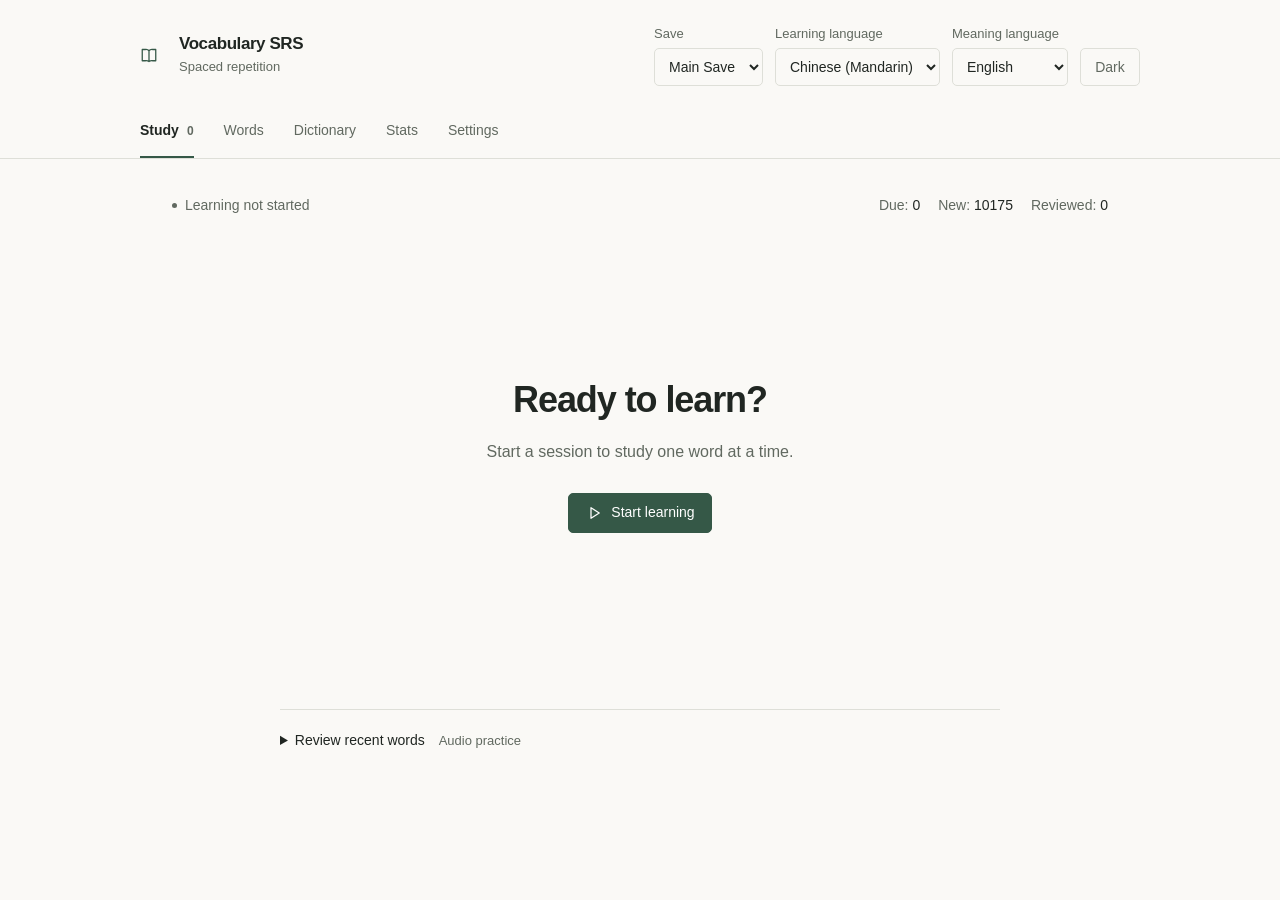
==== commit 60264b20: "Model vocabulary as shared language columns" ====
--- a/docs/index.html
+++ b/docs/index.html
@@ -9,7 +9,7 @@
   <link rel="apple-touch-icon" href="icons/icon128.png" />
   <link rel="manifest" href="manifest.webmanifest" />
   <meta name="theme-color" content="#355847" />
-  <link rel="stylesheet" href="style.css?v=40" />
+  <link rel="stylesheet" href="style.css?v=41" />
 </head>
 <body>
   <svg class="icon-definitions" aria-hidden="true" xmlns="http://www.w3.org/2000/svg">
@@ -33,7 +33,8 @@
 
       <div class="header-actions">
         <label class="header-field save-field"><span>Save</span><select id="quickSaveSelect" class="pack-select quick-save-select" aria-label="Switch learning save file"></select></label>
-        <label class="header-field language-field"><span>Learning</span><select id="packSelect" class="pack-select" aria-label="Select learning language and vocabulary pack"></select></label>
+        <label class="header-field language-field"><span>Learning language</span><select id="packSelect" class="pack-select" aria-label="Learning language"></select></label>
+        <label class="header-field meaning-field"><span>Meaning language</span><select id="headerMeaningLanguageSelect" class="pack-select" aria-label="Meaning language"></select></label>
         <button id="themeToggle" class="icon-button" type="button" aria-label="Toggle dark mode" title="Toggle theme">
           Dark
         </button>
@@ -241,7 +242,7 @@
       <div class="translate-container">
         <div class="translate-header">
           <h2>Dictionary</h2>
-          <p>Words, meanings and context from your offline dictionaries.</p>
+          <p>Look up words using your learning and meaning language columns.</p>
         </div>
 
         <!-- Quick Sample Chips -->
@@ -572,10 +573,10 @@
 
   <!-- Load Scripts -->
   <script src="srs.js?v=19"></script>
-  <script src="translation.js?v=39"></script>
+  <script src="translation.js?v=41"></script>
   <script src="ai-image-config.js?v=34"></script>
   <script src="picture-catalog.js?v=30"></script>
   <script src="internet-picture.js?v=34"></script>
-  <script src="app.js?v=40"></script>
+  <script src="app.js?v=41"></script>
 </body>
 </html>
--- a/docs/style.css
+++ b/docs/style.css
@@ -1748,3 +1748,43 @@
     scroll-behavior: auto !important;
   }
 }
+
+/* Language columns remain the primary context controls on narrow screens. */
+@media (max-width: 720px) {
+  .header-container {
+    display: grid;
+    grid-template-columns: minmax(0, 1fr) minmax(0, 1fr) 90px 48px;
+    align-items: end;
+    gap: 16px 8px;
+  }
+  .header-actions {
+    display: contents;
+  }
+  .brand {
+    grid-column: 1 / 3;
+    grid-row: 1;
+    min-width: 0;
+  }
+  .brand-info {
+    min-width: 0;
+  }
+  .save-field {
+    grid-column: 3;
+    grid-row: 1;
+    max-width: none;
+  }
+  #themeToggle {
+    grid-column: 4;
+    grid-row: 1;
+    min-width: 0;
+  }
+  .language-field {
+    grid-column: 1 / 3;
+    grid-row: 2;
+    max-width: none;
+  }
+  .meaning-field {
+    grid-column: 3 / 5;
+    grid-row: 2;
+  }
+}
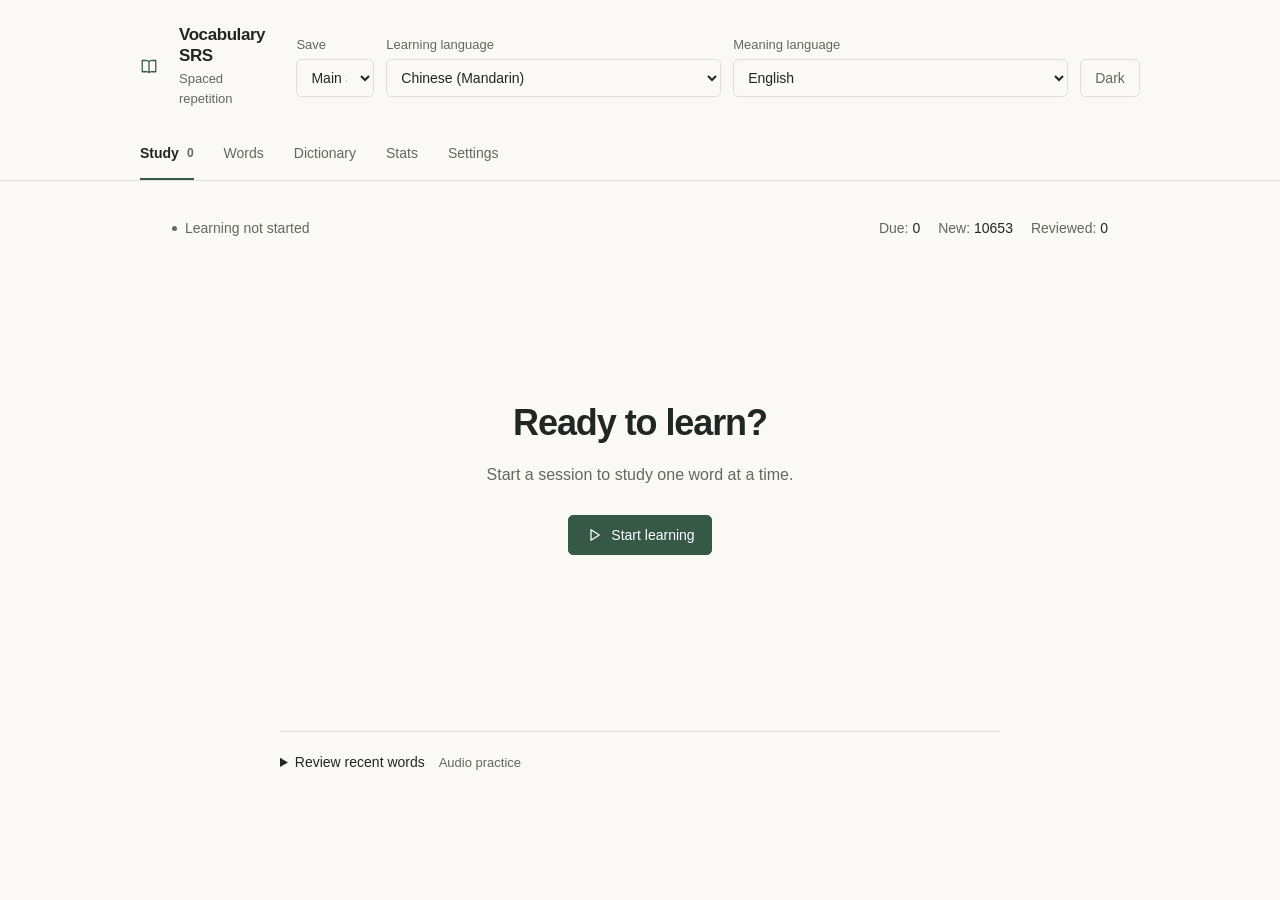
==== commit 72027a39: "Expand offline vocabulary to all IDS and WOLD language columns" ====
--- a/docs/index.html
+++ b/docs/index.html
@@ -9,7 +9,7 @@
   <link rel="apple-touch-icon" href="icons/icon128.png" />
   <link rel="manifest" href="manifest.webmanifest" />
   <meta name="theme-color" content="#355847" />
-  <link rel="stylesheet" href="style.css?v=41" />
+  <link rel="stylesheet" href="style.css?v=42" />
 </head>
 <body>
   <svg class="icon-definitions" aria-hidden="true" xmlns="http://www.w3.org/2000/svg">
@@ -112,12 +112,13 @@
         </div>
 
         <div class="term-container">
-          <div class="hanzi-term" id="hanziTerm">加载中…</div>
+          <div class="hanzi-term" id="hanziTerm" dir="auto">加载中…</div>
           <div id="translationPromptStatus" class="translation-prompt-status" role="status" hidden>
             <span id="translationPromptMessage"></span>
             <button id="retryMeaningTranslationBtn" class="btn btn-secondary translation-retry-btn" type="button" hidden>Retry translation</button>
           </div>
-          <div class="pinyin-reading" id="pinyinReading">loading…</div>
+          <div class="pinyin-reading" id="pinyinReading" dir="auto">loading…</div>
+          <p class="language-representation" id="languageRepresentation" hidden></p>
         </div>
 
         <!-- Meaning Quiz Choices -->
@@ -144,9 +145,9 @@
               <svg class="ui-icon" aria-hidden="true"><use href="#icon-sound"></use></svg> Listen
             </button>
           </div>
-          <div class="example-hanzi" id="exampleHanzi">Loading example sentence…</div>
-          <div class="example-pinyin" id="examplePinyin"></div>
-          <div class="example-english" id="exampleEnglish"></div>
+          <div class="example-hanzi" id="exampleHanzi" dir="auto">Loading example sentence…</div>
+          <div class="example-pinyin" id="examplePinyin" dir="auto"></div>
+          <div class="example-english" id="exampleEnglish" dir="auto"></div>
 
           <!-- Word Breakdown & Translation Section -->
           <div class="example-breakdown" id="exampleBreakdown" hidden>
@@ -208,10 +209,10 @@
         </div>
         <p id="wordLoopStatus" class="word-loop-status" role="status">Choose how many recent words to review, then start the loop.</p>
         <div id="wordLoopPreview" class="word-loop-current" aria-live="polite" aria-atomic="true">
-          <span id="wordLoopCurrentWord" class="word-loop-current-word">—</span>
-          <span id="wordLoopCurrentReading" class="word-loop-current-reading" hidden></span>
+          <span id="wordLoopCurrentWord" dir="auto" class="word-loop-current-word">—</span>
+          <span id="wordLoopCurrentReading" dir="auto" class="word-loop-current-reading" hidden></span>
           <span id="wordLoopCurrentSeparator" class="word-loop-current-separator" aria-hidden="true">—</span>
-          <span id="wordLoopCurrentMeaning" class="word-loop-current-meaning">The current word will appear here.</span>
+          <span id="wordLoopCurrentMeaning" dir="auto" class="word-loop-current-meaning">The current word will appear here.</span>
         </div>
       </section>
       </details>
@@ -258,7 +259,7 @@
         <div class="translate-input-card">
           <div class="textarea-wrapper">
             <textarea
-              id="translateInput"
+              id="translateInput" dir="auto"
               class="translate-textarea"
               rows="3"
               placeholder="Enter a word or phrase"
@@ -312,9 +313,9 @@
                 </button>
               </div>
             </div>
-            <div class="result-chinese" id="resultChinese"></div>
+            <div class="result-chinese" id="resultChinese" dir="auto"></div>
             <div class="result-pinyin" id="resultPinyin"></div>
-            <div class="result-english" id="resultEnglish"></div>
+            <div class="result-english" id="resultEnglish" dir="auto"></div>
           </div>
 
           <!-- Word-by-Word Breakdown Card -->
@@ -548,7 +549,7 @@
           </div>
           <div class="settings-group">
             <h2 class="settings-group-title">Dictionary and vocabulary sources</h2>
-            <p class="save-slot-tip">Offline meanings come from CC-CEDICT, FreeDict and Vietnamese Wiktionary. Coverage varies by language pair. <a href="dictionary/README.md" target="_blank" rel="noopener noreferrer">View dictionary sources, licenses and extension format</a>.</p>
+            <p class="save-slot-tip">Offline vocabulary comes from IDS, WOLD and published bilingual dictionaries. Coverage varies by language pair. <a href="dictionary/LANGUAGES.md" target="_blank" rel="noopener noreferrer">View all 356 language columns and writing conventions</a>. <a href="dictionary/README.md" target="_blank" rel="noopener noreferrer">View sources, licenses and extension format</a>.</p>
             <p class="save-slot-tip">The 10,000-word catalog includes 9,000 frequency-ranked entries and example sentences adapted from Zhongdex by SayMei and CC-CEDICT, licensed under CC BY-SA 4.0. <a href="VOCABULARY_SOURCES.md" target="_blank" rel="noopener noreferrer">View sources, attribution and license</a>.</p>
           </div>
         </details>
@@ -573,10 +574,10 @@
 
   <!-- Load Scripts -->
   <script src="srs.js?v=19"></script>
-  <script src="translation.js?v=41"></script>
+  <script src="translation.js?v=42"></script>
   <script src="ai-image-config.js?v=34"></script>
   <script src="picture-catalog.js?v=30"></script>
   <script src="internet-picture.js?v=34"></script>
-  <script src="app.js?v=41"></script>
+  <script src="app.js?v=42"></script>
 </body>
 </html>
--- a/docs/style.css
+++ b/docs/style.css
@@ -1749,6 +1749,23 @@
   }
 }
 
+.language-representation {
+  margin: 16px auto 0;
+  max-width: 55ch;
+  color: var(--text-secondary);
+  font-size: 14px;
+  line-height: 1.5;
+}
+
+.hanzi-term,
+.choice-btn > span:first-child,
+.word-hanzi,
+.word-meaning,
+.card-word-text,
+.card-meaning-text {
+  overflow-wrap: anywhere;
+}
+
 /* Language columns remain the primary context controls on narrow screens. */
 @media (max-width: 720px) {
   .header-container {
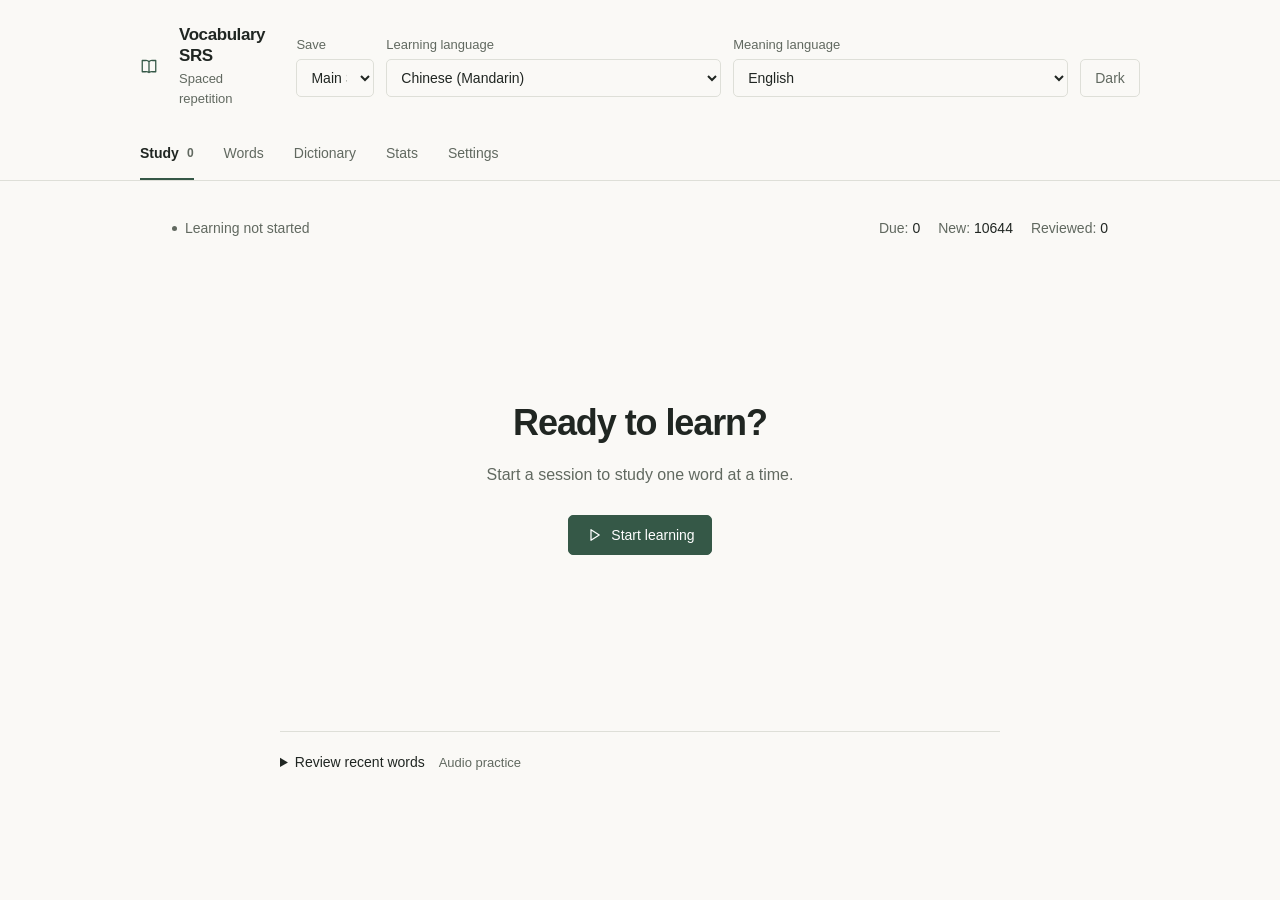
==== commit 8d73bbeb: "Add directly activated assistant-authored vocabulary batch" ====
--- a/docs/index.html
+++ b/docs/index.html
@@ -9,7 +9,7 @@
   <link rel="apple-touch-icon" href="icons/icon128.png" />
   <link rel="manifest" href="manifest.webmanifest" />
   <meta name="theme-color" content="#355847" />
-  <link rel="stylesheet" href="style.css?v=42" />
+  <link rel="stylesheet" href="style.css?v=43" />
 </head>
 <body>
   <svg class="icon-definitions" aria-hidden="true" xmlns="http://www.w3.org/2000/svg">
@@ -119,6 +119,7 @@
           </div>
           <div class="pinyin-reading" id="pinyinReading" dir="auto">loading…</div>
           <p class="language-representation" id="languageRepresentation" hidden></p>
+          <p class="language-representation" id="translationOrigin"></p>
         </div>
 
         <!-- Meaning Quiz Choices -->
@@ -322,7 +323,7 @@
           <div class="translate-card words-result-card" id="translateWordsCard">
             <div class="result-card-header">
               <span class="result-label">Word meanings</span>
-              <span class="result-hint">Published senses and source attribution</span>
+              <span class="result-hint">Senses and translation origin</span>
             </div>
             <div class="word-breakdown-grid" id="translateWordsGrid"></div>
           </div>
@@ -549,7 +550,7 @@
           </div>
           <div class="settings-group">
             <h2 class="settings-group-title">Dictionary and vocabulary sources</h2>
-            <p class="save-slot-tip">Offline vocabulary comes from IDS, WOLD and published bilingual dictionaries. Coverage varies by language pair. <a href="dictionary/LANGUAGES.md" target="_blank" rel="noopener noreferrer">View all 356 language columns and writing conventions</a>. <a href="dictionary/README.md" target="_blank" rel="noopener noreferrer">View sources, licenses and extension format</a>.</p>
+            <p class="save-slot-tip">Offline vocabulary uses assistant-generated translations where available, plus IDS, WOLD and published bilingual dictionaries. Coverage varies by language pair. <a href="dictionary/GENERATED.md" target="_blank" rel="noopener noreferrer">View the 40-language generated coverage and limitations</a>. <a href="dictionary/LANGUAGES.md" target="_blank" rel="noopener noreferrer">View the 356 published language varieties</a>. <a href="dictionary/README.md" target="_blank" rel="noopener noreferrer">View sources, licenses and extension format</a>.</p>
             <p class="save-slot-tip">The 10,000-word catalog includes 9,000 frequency-ranked entries and example sentences adapted from Zhongdex by SayMei and CC-CEDICT, licensed under CC BY-SA 4.0. <a href="VOCABULARY_SOURCES.md" target="_blank" rel="noopener noreferrer">View sources, attribution and license</a>.</p>
           </div>
         </details>
@@ -574,10 +575,10 @@
 
   <!-- Load Scripts -->
   <script src="srs.js?v=19"></script>
-  <script src="translation.js?v=42"></script>
+  <script src="translation.js?v=43"></script>
   <script src="ai-image-config.js?v=34"></script>
   <script src="picture-catalog.js?v=30"></script>
   <script src="internet-picture.js?v=34"></script>
-  <script src="app.js?v=42"></script>
+  <script src="app.js?v=43"></script>
 </body>
 </html>
